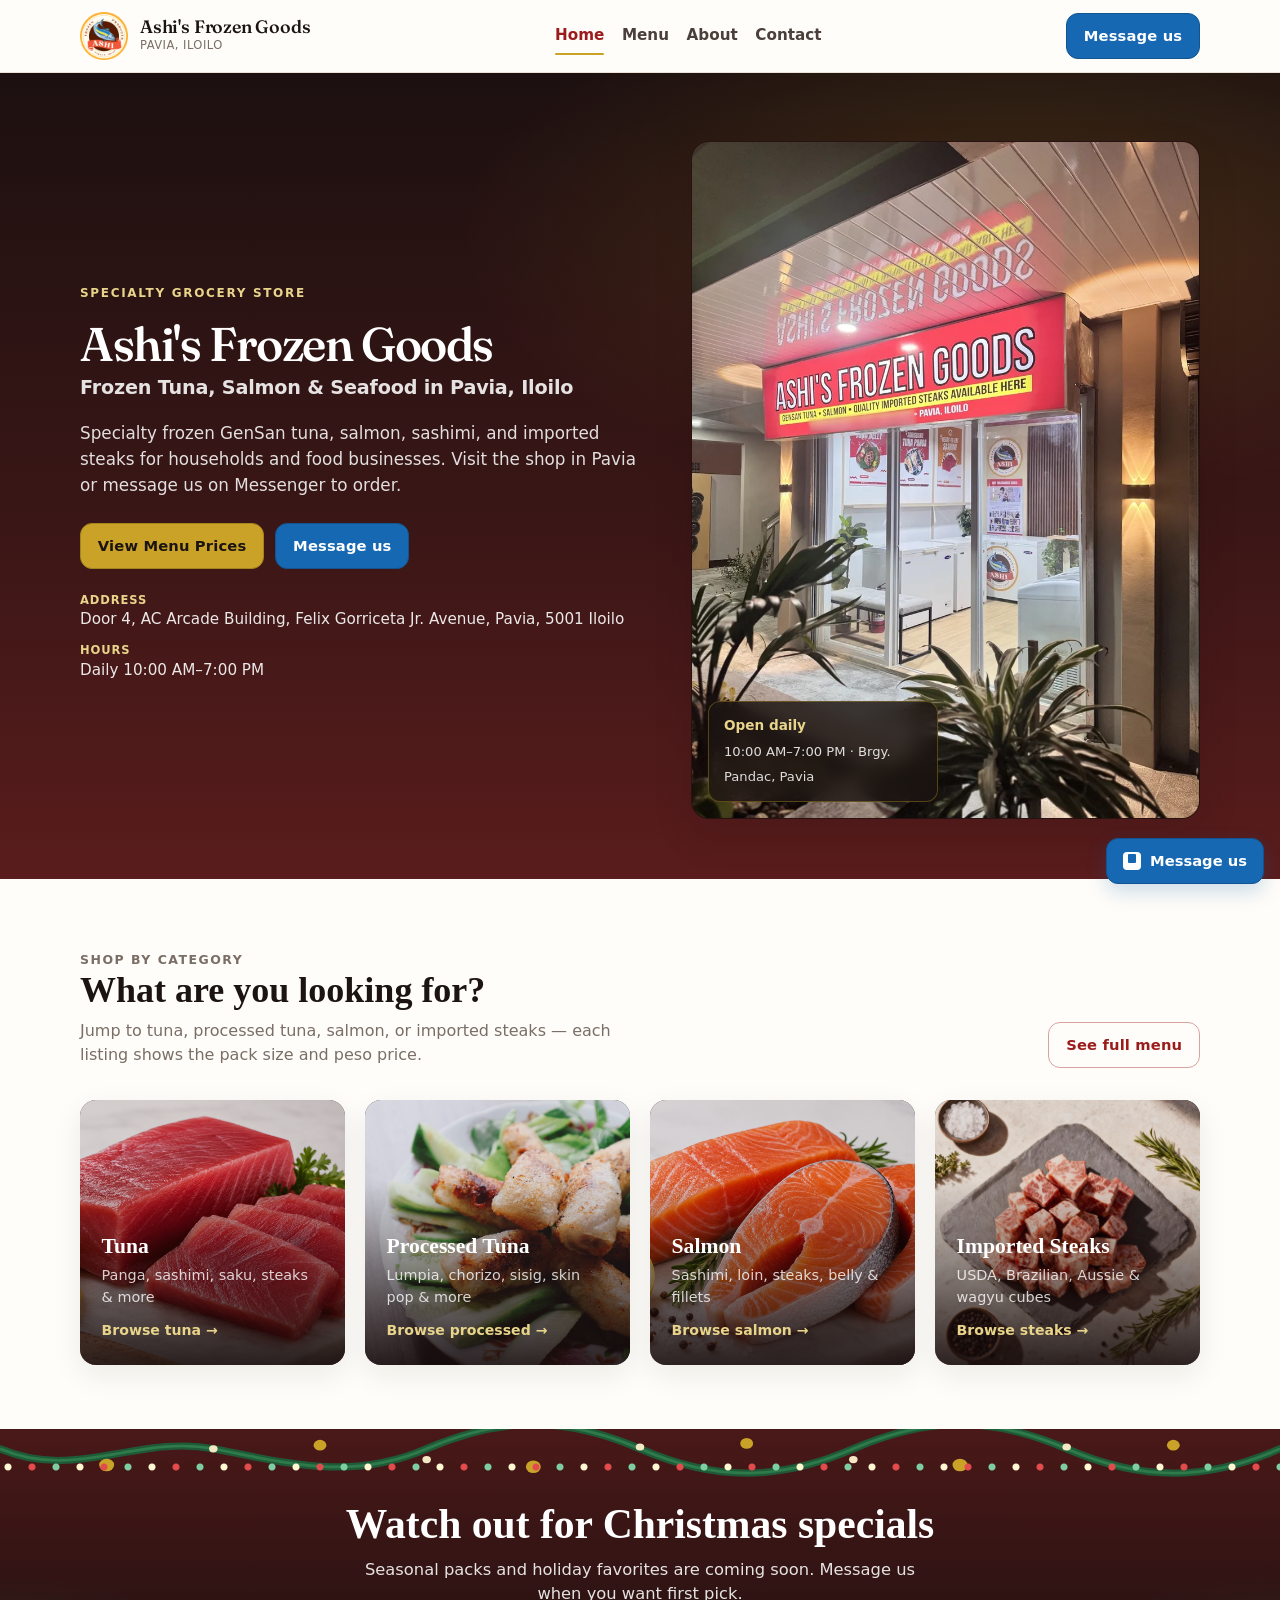
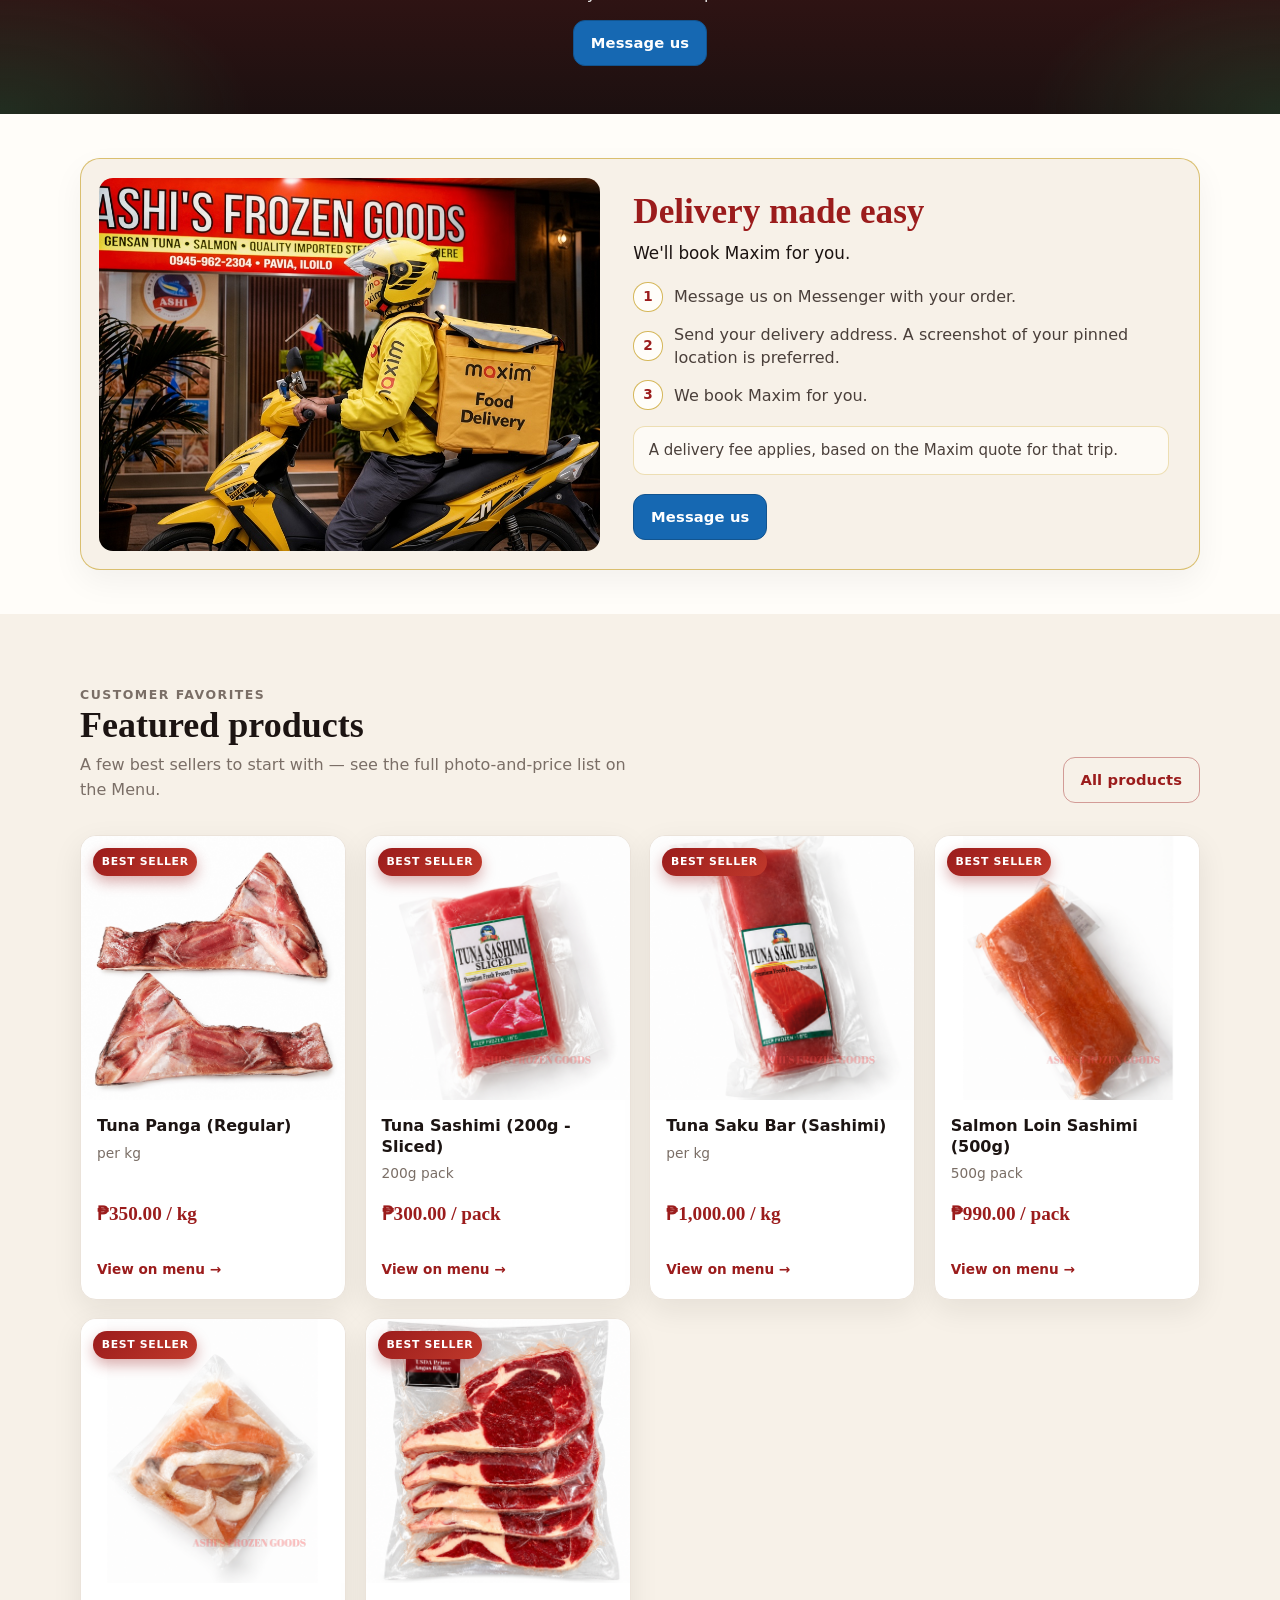
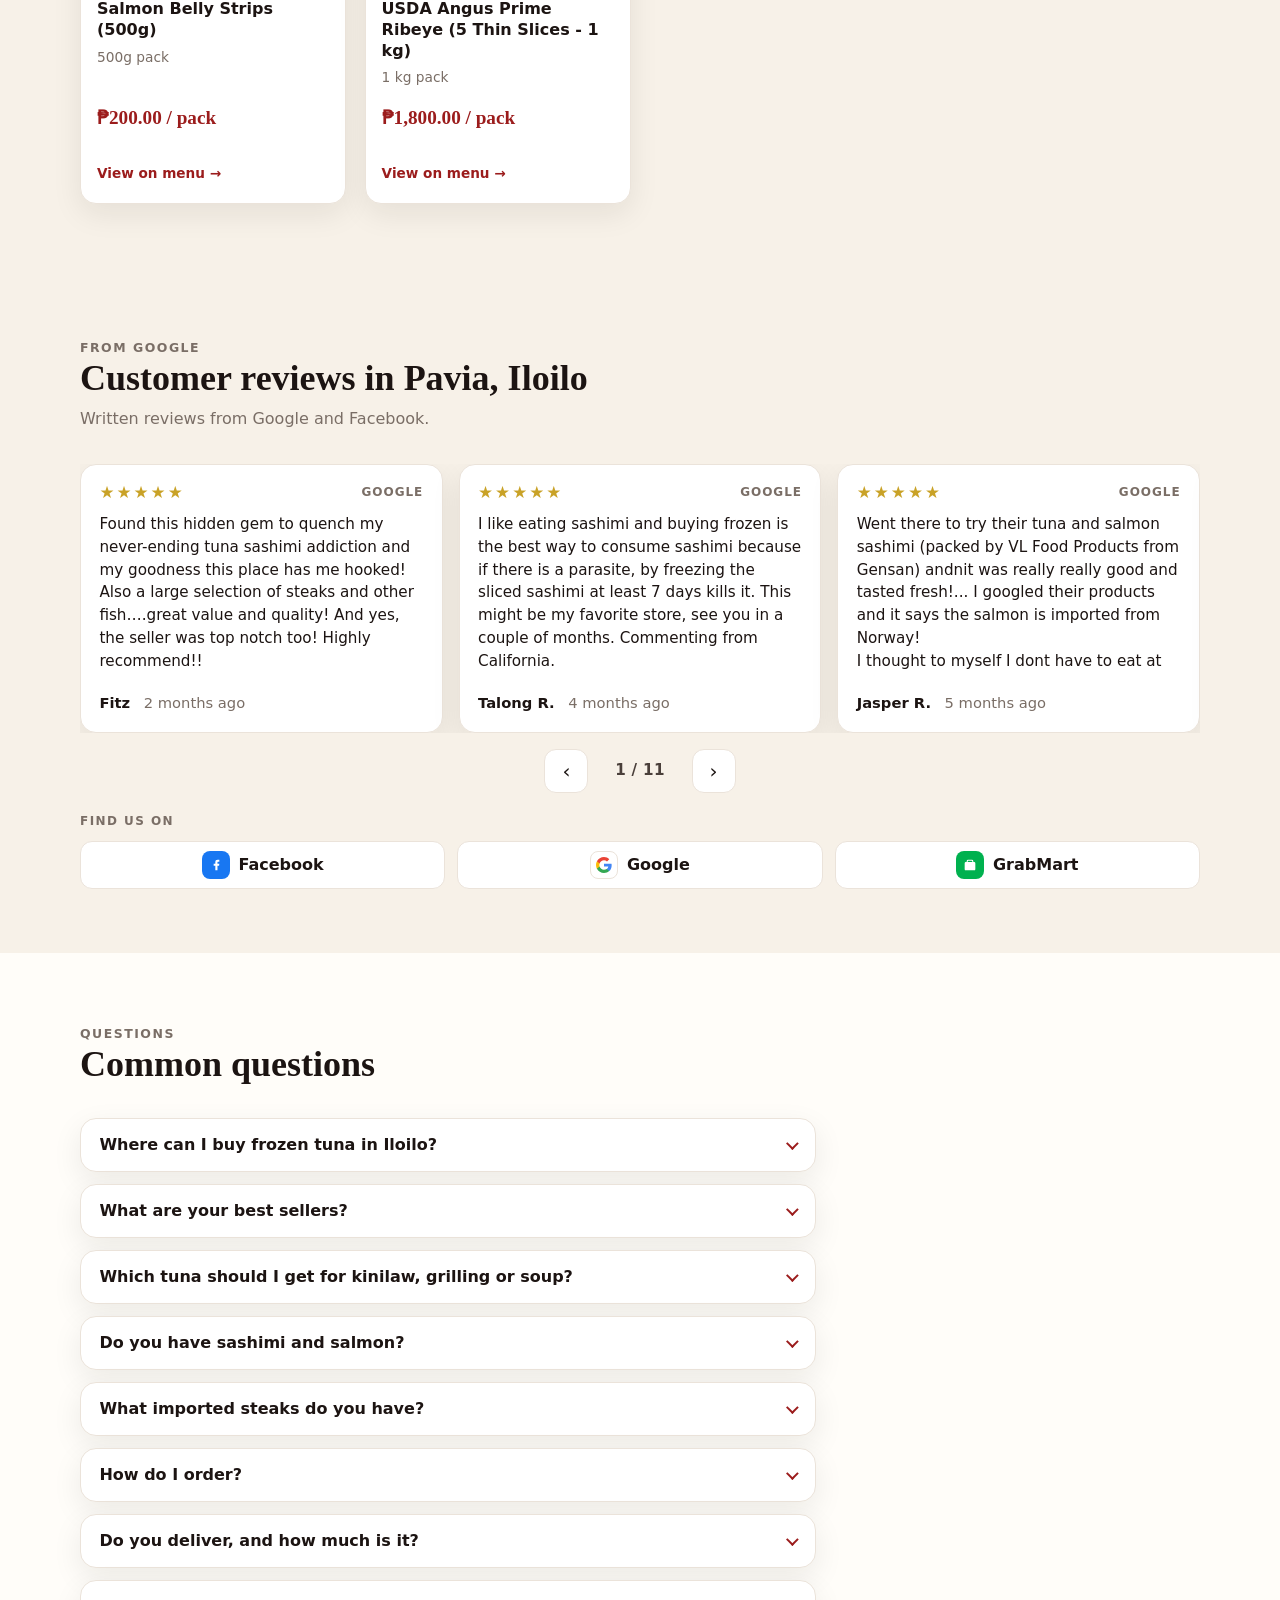
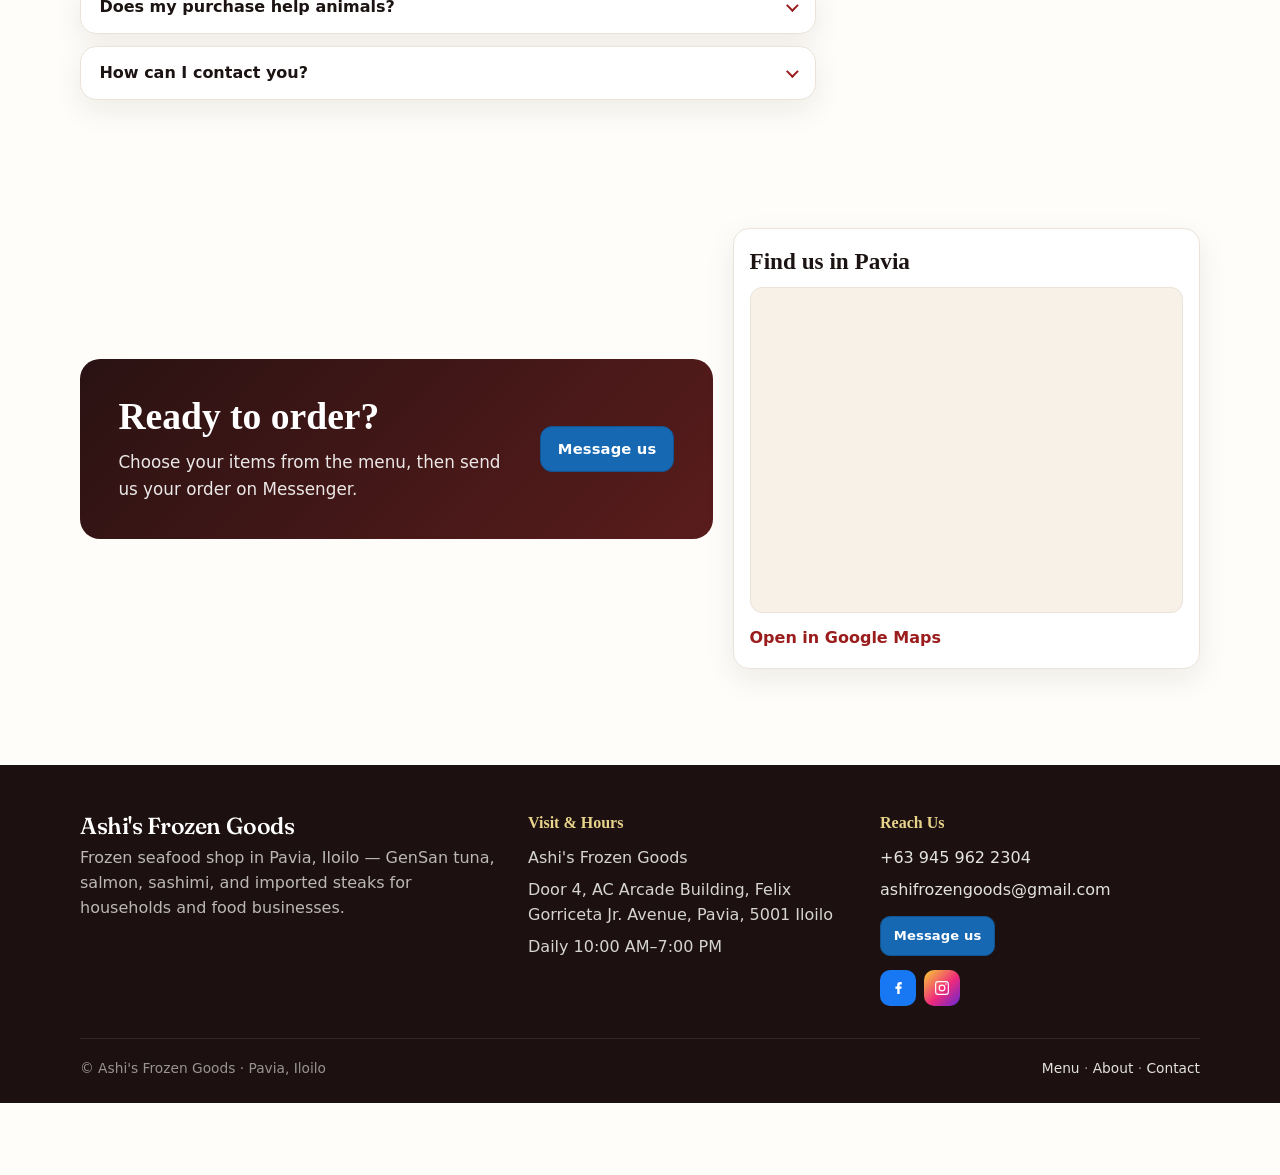
==== index.html @ 40e5d4d5 "Update the animal-welfare FAQ answer. Say that a portion of sales also supports shelters and communi" ====
<!DOCTYPE html>
<html lang="en">
<head>
  <!-- Google tag (gtag.js) -->
  <script async src="https://www.googletagmanager.com/gtag/js?id=G-BN500JFJYV"></script>
  <script>
    window.dataLayer = window.dataLayer || [];
    function gtag(){dataLayer.push(arguments);}
    gtag('js', new Date());
    gtag('config', 'G-BN500JFJYV');
  </script>
  <meta charset="utf-8">
  <meta name="viewport" content="width=device-width, initial-scale=1">
  <title>Ashi's Frozen Goods — Frozen Tuna, Salmon &amp; Seafood in Pavia, Iloilo</title>
  <meta name="description" content="Ashi's Frozen Goods in Pavia, Iloilo. Frozen GenSan tuna, salmon, sashimi, and imported steaks for households and food businesses. See prices and message us on Messenger.">
  <link rel="canonical" href="https://ashifrozengoods.com/">
  <meta property="og:title" content="Ashi's Frozen Goods — Frozen Tuna, Salmon &amp; Seafood in Pavia, Iloilo">
  <meta property="og:description" content="Ashi's Frozen Goods in Pavia, Iloilo. Frozen GenSan tuna, salmon, sashimi, and imported steaks for households and food businesses. See prices and message us on Messenger.">
  <meta property="og:url" content="https://ashifrozengoods.com/">
  <meta property="og:image" content="https://ashifrozengoods.com/images/banner.jpg">
  <meta property="og:type" content="website">
  <link rel="preconnect" href="https://fonts.googleapis.com">
  <link rel="preconnect" href="https://fonts.gstatic.com" crossorigin>
  <link href="https://fonts.googleapis.com/css2?family=Fraunces:opsz,wght@9..144,500;9..144,600&amp;display=swap" rel="stylesheet">
  <link rel="stylesheet" href="css/styles.css?v=faq2">
  <script type="application/ld+json">
  {
    "@context": "https://schema.org",
    "@graph": [
      {
        "@type": ["Organization", "LocalBusiness", "Store"],
        "@id": "https://ashifrozengoods.com/#business",
        "name": "Ashi's Frozen Goods",
        "url": "https://ashifrozengoods.com/",
        "email": "ashifrozengoods@gmail.com",
        "telephone": "+63-945-962-2304",
        "sameAs": [
          "https://www.facebook.com/ashifrozengoods",
          "https://www.instagram.com/ashifrozengoods/"
        ],
        "address": {
          "@type": "PostalAddress",
          "streetAddress": "Door 4, AC Arcade Building, Felix Gorriceta Jr. Avenue",
          "addressLocality": "Pavia",
          "postalCode": "5001",
          "addressRegion": "Iloilo",
          "addressCountry": "PH"
        },
        "geo": {
          "@type": "GeoCoordinates",
          "latitude": 10.7539047,
          "longitude": 122.5230448
        },
        "openingHoursSpecification": {
          "@type": "OpeningHoursSpecification",
          "dayOfWeek": ["Monday","Tuesday","Wednesday","Thursday","Friday","Saturday","Sunday"],
          "opens": "10:00",
          "closes": "19:00"
        },
        "description": "Frozen seafood shop in Pavia, Iloilo offering GenSan tuna, salmon, sashimi, and imported steaks for households and food businesses."
      },
      {
        "@type": "WebSite",
        "@id": "https://ashifrozengoods.com/#website",
        "url": "https://ashifrozengoods.com/",
        "name": "Ashi's Frozen Goods",
        "publisher": {"@id": "https://ashifrozengoods.com/#business"}
      },
      {
        "@type": "WebPage",
        "@id": "https://ashifrozengoods.com/#webpage",
        "url": "https://ashifrozengoods.com/",
        "name": "Ashi's Frozen Goods — Frozen Tuna, Salmon & Seafood in Pavia, Iloilo",
        "isPartOf": {"@id": "https://ashifrozengoods.com/#website"},
        "about": {"@id": "https://ashifrozengoods.com/#business"},
        "description": "Browse frozen tuna, salmon, sashimi, and imported steaks from Ashi's Frozen Goods in Pavia, Iloilo. Visit the shop or message us on Messenger."
      },
      {
        "@type": "BreadcrumbList",
        "itemListElement": [
          {"@type": "ListItem", "position": 1, "name": "Home", "item": "https://ashifrozengoods.com/"}
        ]
      }
    ]
  }
  </script>
  <script type="application/ld+json">
  {
    "@context": "https://schema.org",
    "@type": "FAQPage",
    "mainEntity": [
      {
        "@type": "Question",
        "name": "Where can I buy frozen tuna in Iloilo?",
        "acceptedAnswer": {
          "@type": "Answer",
          "text": "Right here in Pavia! Our shop is at Door 4, AC Arcade Building, Felix Gorriceta Jr. Avenue, Brgy. Pandac, open daily from 10:00 AM to 7:00 PM. We carry GenSan tuna panga, belly, saku, cubes and steaks. Drop by to pick up, or order on Messenger."
        }
      },
      {
        "@type": "Question",
        "name": "What are your best sellers?",
        "acceptedAnswer": {
          "@type": "Answer",
          "text": "Our customers' favorites: Tuna Panga Bigeye, ₱550/kg Tuna Saku Bar for Sashimi, ₱1,000/kg Tuna Sashimi, sliced 200g, ₱300 Salmon Sashimi, sliced 200g, ₱500 Tuna Lumpia, 36 pcs, ₱400 Tuna Sisig and Tuna Embotido, ₱95 per pack"
        }
      },
      {
        "@type": "Question",
        "name": "Which tuna should I get for kinilaw, grilling or soup?",
        "acceptedAnswer": {
          "@type": "Answer",
          "text": "Kinilaw: Tuna Cubes (500g), ₱350 Grilling: Tuna Panga, from ₱350/kg (Regular) to ₱550/kg (Bigeye) Soup: Tuna Panga Soup Pack, ₱400/kg Sashimi: Tuna Saku Bar for Sashimi or the pre-sliced 200g Tuna Sashimi"
        }
      },
      {
        "@type": "Question",
        "name": "Do you have sashimi and salmon?",
        "acceptedAnswer": {
          "@type": "Answer",
          "text": "Yes. Salmon sashimi is ₱500 for a sliced 200g pack, salmon loin is ₱990 for 500g, and salmon poke is ₱380 for 500g. For cooking, we have salmon steak at ₱1,450 per kg (5 to 6 slices), plus fillet portions and belly strips."
        }
      },
      {
        "@type": "Question",
        "name": "What imported steaks do you have?",
        "acceptedAnswer": {
          "@type": "Answer",
          "text": "We have USDA Angus Prime Ribeye from ₱1,800/kg and Brazilian Ribeye from ₱1,400/kg. There's also Australian T-bone and Porterhouse at ₱1,450/kg, and Japanese Saikoro Wagyu Cubes from ₱550 for 250g."
        }
      },
      {
        "@type": "Question",
        "name": "How do I order?",
        "acceptedAnswer": {
          "@type": "Answer",
          "text": "Browse the Menu and choose your items. Message us on Messenger with each product name and how many packs or kilos you need. Tell us if you'll pick up at the shop or want delivery."
        }
      },
      {
        "@type": "Question",
        "name": "Do you deliver, and how much is it?",
        "acceptedAnswer": {
          "@type": "Answer",
          "text": "Yes! Send us your address and a screenshot of your pinned location, and we'll book a Maxim rider for you. The delivery fee is based on Maxim's quote for your trip."
        }
      },
      {
        "@type": "Question",
        "name": "Does my purchase help animals?",
        "acceptedAnswer": {
          "@type": "Answer",
          "text": "Yes. Ashi's Frozen Goods supports Trap-Neuter-Vaccinate-Return (TNVR) for community dogs and cats. A portion of our sales also goes to supporting animal shelters and community feeding in Iloilo, so every purchase helps us keep this work going."
        }
      },
      {
        "@type": "Question",
        "name": "How can I contact you?",
        "acceptedAnswer": {
          "@type": "Answer",
          "text": "Message us on Messenger, call 0945-962-2304, or email ashifrozengoods@gmail.com."
        }
      }
    ]
  }
  </script>
</head>
<body>
  <header class="site-header">
    <div class="container header-inner">
      <a class="brand" href="./">
        <img class="brand-logo" src="images/logo.png?v=domain1" alt="Ashi's Frozen Goods" width="48" height="48">
        <span class="brand-text">
          <span class="brand-name">Ashi's Frozen Goods</span>
          <span class="brand-tag">Pavia, Iloilo</span>
        </span>
      </a>
      <button class="nav-toggle" type="button" aria-label="Open menu" aria-expanded="false">
        <span></span><span></span><span></span>
      </button>
      <nav class="nav" aria-label="Primary">
        <a href="./" aria-current="page">Home</a>
        <a href="menu/">Menu</a>
        <a href="about/">About</a>
        <a href="contact/">Contact</a>
      </nav>
      <div class="header-actions">
        <a class="btn btn-messenger" href="https://m.me/ashifrozengoods" target="_blank" rel="noopener" aria-label="Message us on Messenger"><span class="btn-label-full">Message us</span><span class="btn-label-short">Messenger</span></a>
      </div>
    </div>
  </header>



  <main>
    <section class="hero">
      <div class="container hero-grid">
        <div class="hero-copy">
          <p class="hero-kicker">Specialty grocery store</p>
          <h1><span class="hero-brand">Ashi's Frozen Goods</span><span class="hero-subtitle">Frozen Tuna, Salmon &amp; Seafood in Pavia, Iloilo</span></h1>
          <p class="hero-lead">Specialty frozen GenSan tuna, salmon, sashimi, and imported steaks for households and food businesses. Visit the shop in Pavia or message us on Messenger to order.</p>
          <div class="hero-actions">
            <a class="btn btn-gold" href="menu/">View Menu Prices</a>
            <a class="btn btn-messenger" href="https://m.me/ashifrozengoods" target="_blank" rel="noopener" aria-label="Message us on Messenger">Message us</a>
          </div>
          <ul class="hero-facts">
            <li><span>Address</span> Door 4, AC Arcade Building, Felix Gorriceta Jr. Avenue, Pavia, 5001 Iloilo</li>
            <li><span>Hours</span> Daily 10:00 AM–7:00 PM</li>
          </ul>
        </div>
        <div class="hero-panel">
          <picture>
            <source srcset="images/hero-storefront.webp" type="image/webp">
            <img src="images/hero-storefront.jpg" alt="Ashi&#x27;s Frozen Goods storefront at AC Arcade Building, Pavia, Iloilo" width="900" height="1200" data-fallback="images/placeholder.svg">
          </picture>
          <div class="hero-badge">
            <strong>Open daily</strong>
            <span>10:00 AM–7:00 PM · Brgy. Pandac, Pavia</span>
          </div>
        </div>
      </div>
    </section>

    <section class="section">
      <div class="container">
        <div class="section-head">
          <div>
            <p class="section-kicker">Shop by category</p>
            <h2>What are you looking for?</h2>
            <p>Jump to tuna, processed tuna, salmon, or imported steaks — each listing shows the pack size and peso price.</p>
          </div>
          <a class="btn btn-outline" href="menu/">See full menu</a>
        </div>
        <div class="cat-grid cat-grid-4">
          <a class="cat-card" href="menu/#tuna">
            <img src="images/sel-tuna.jpg" alt="GenSan tuna, panga, sashimi, and steaks from Ashi&#x27;s Frozen Goods in Pavia, Iloilo" data-fallback="images/placeholder.svg">
            <div class="cat-card-body">
              <h3>Tuna</h3>
              <p>Panga, sashimi, saku, steaks &amp; more</p>
              <span class="linkish">Browse tuna →</span>
            </div>
          </a>
          <a class="cat-card" href="menu/#processed-tuna">
            <img src="images/sel-processed.jpg?v=processed2" alt="Fried lumpia spring rolls from Ashi&#x27;s Frozen Goods in Pavia, Iloilo" data-fallback="images/placeholder.svg">
            <div class="cat-card-body">
              <h3>Processed Tuna</h3>
              <p>Lumpia, chorizo, sisig, skin pop &amp; more</p>
              <span class="linkish">Browse processed →</span>
            </div>
          </a>
          <a class="cat-card" href="menu/#salmon">
            <img src="images/sel-salmon.jpg" alt="Salmon sashimi, loin, steaks, and belly from Ashi&#x27;s Frozen Goods in Pavia, Iloilo" data-fallback="images/placeholder.svg">
            <div class="cat-card-body">
              <h3>Salmon</h3>
              <p>Sashimi, loin, steaks, belly &amp; fillets</p>
              <span class="linkish">Browse salmon →</span>
            </div>
          </a>
          <a class="cat-card" href="menu/#steaks">
            <img src="images/sel-steak.jpg" alt="Imported USDA, Brazilian, and Australian steaks from Ashi&#x27;s Frozen Goods in Pavia, Iloilo" data-fallback="images/placeholder.svg">
            <div class="cat-card-body">
              <h3>Imported Steaks</h3>
              <p>USDA, Brazilian, Aussie &amp; wagyu cubes</p>
              <span class="linkish">Browse steaks →</span>
            </div>
          </a>
        </div>
      </div>
    </section>

    

<section class="xmas-band" aria-labelledby="xmas-heading">
      <svg class="xmas-garland" viewBox="0 0 1200 80" preserveAspectRatio="none" aria-hidden="true">
        <path d="M0 22C70 58 130 6 200 22s130 36 200 0 130-36 200 0 130 36 200 0 130-36 200 0 130 36 200 0" fill="none" stroke="#1f5a38" stroke-width="8" stroke-linecap="round"/>
        <path d="M0 22C70 58 130 6 200 22s130 36 200 0 130-36 200 0 130 36 200 0 130-36 200 0 130 36 200 0" fill="none" stroke="#2f7a4a" stroke-width="3"/>
        <g fill="#c9a227">
          <circle cx="100" cy="40" r="7"/>
          <circle cx="300" cy="18" r="6"/>
          <circle cx="500" cy="42" r="7"/>
          <circle cx="700" cy="16" r="6"/>
          <circle cx="900" cy="40" r="7"/>
          <circle cx="1100" cy="18" r="6"/>
        </g>
        <g fill="#f4e7c3">
          <circle cx="200" cy="22" r="4"/>
          <circle cx="400" cy="34" r="4"/>
          <circle cx="600" cy="20" r="4"/>
          <circle cx="800" cy="34" r="4"/>
          <circle cx="1000" cy="20" r="4"/>
        </g>
      </svg>
      <div class="xmas-lights" aria-hidden="true"></div>
            <div class="xmas-inner">
        <div class="xmas-copy">
          <h2 id="xmas-heading">Watch out for Christmas specials</h2>
          <p>Seasonal packs and holiday favorites are coming soon. Message us when you want first pick.</p>
        </div>
        <a class="btn btn-messenger" href="https://m.me/ashifrozengoods" target="_blank" rel="noopener" aria-label="Message us on Messenger">Message us</a>
      </div>
</section>

    <section class="section delivery-section" aria-labelledby="delivery-heading">
      <div class="container">
        <div class="delivery-box">
          <figure class="delivery-photo">
            <img src="images/delivery-maxim.jpg" alt="Maxim rider ready to deliver from Ashi&#x27;s Frozen Goods in Pavia" width="1280" height="720">
          </figure>
          <div class="delivery-copy">
            <h2 id="delivery-heading">Delivery made easy</h2>
            <p class="delivery-intro">We'll book Maxim for you.</p>
            <ol class="delivery-steps">
              <li>Message us on Messenger with your order.</li>
              <li>Send your delivery address. A screenshot of your pinned location is preferred.</li>
              <li>We book Maxim for you.</li>
            </ol>
            <p class="delivery-note">A delivery fee applies, based on the Maxim quote for that trip.</p>
            <a class="btn btn-messenger" id="delivery-cta" href="https://m.me/ashifrozengoods" target="_blank" rel="noopener" aria-label="Message us on Messenger">Message us</a>
          </div>
        </div>
      </div>
    </section>

    <section class="section section-alt">
      <div class="container">
        <div class="section-head">
          <div>
            <p class="section-kicker">Customer favorites</p>
            <h2>Featured products</h2>
            <p>A few best sellers to start with — see the full photo-and-price list on the Menu.</p>
          </div>
          <a class="btn btn-outline" href="menu/">All products</a>
        </div>
        <div class="product-grid">
<a class="product-card product-card-link" href="menu/#tuna">
        
        <div class="product-media">
          <span class="badge">Best Seller</span>
          <img src="images/tuna-panga-regular.jpg" alt="Tuna Panga (Regular) from Ashi&#x27;s Frozen Goods in Pavia, Iloilo" loading="lazy" data-fallback="images/placeholder.svg">
        </div>
        <div class="product-body">
          <h3>Tuna Panga (Regular)</h3>
          <p class="product-unit">per kg</p>
          <p class="product-price">₱350.00 / kg</p>
          <span class="linkish">View on menu →</span>
        </div>
      </a>
<a class="product-card product-card-link" href="menu/#tuna">
        
        <div class="product-media">
          <span class="badge">Best Seller</span>
          <img src="images/tuna-sashimi.jpg" alt="Tuna Sashimi (200g - Sliced) from Ashi&#x27;s Frozen Goods in Pavia, Iloilo" loading="lazy" data-fallback="images/placeholder.svg">
        </div>
        <div class="product-body">
          <h3>Tuna Sashimi (200g - Sliced)</h3>
          <p class="product-unit">200g pack</p>
          <p class="product-price">₱300.00 / pack</p>
          <span class="linkish">View on menu →</span>
        </div>
      </a>
<a class="product-card product-card-link" href="menu/#tuna">
        
        <div class="product-media">
          <span class="badge">Best Seller</span>
          <img src="images/tuna-saku-bar.jpg" alt="Tuna Saku Bar (Sashimi) from Ashi&#x27;s Frozen Goods in Pavia, Iloilo" loading="lazy" data-fallback="images/placeholder.svg">
        </div>
        <div class="product-body">
          <h3>Tuna Saku Bar (Sashimi)</h3>
          <p class="product-unit">per kg</p>
          <p class="product-price">₱1,000.00 / kg</p>
          <span class="linkish">View on menu →</span>
        </div>
      </a>
<a class="product-card product-card-link" href="menu/#salmon">
        
        <div class="product-media">
          <span class="badge">Best Seller</span>
          <img src="images/salmon-loin-sashimi.jpg" alt="Salmon Loin Sashimi (500g) from Ashi&#x27;s Frozen Goods in Pavia, Iloilo" loading="lazy" data-fallback="images/placeholder.svg">
        </div>
        <div class="product-body">
          <h3>Salmon Loin Sashimi (500g)</h3>
          <p class="product-unit">500g pack</p>
          <p class="product-price">₱990.00 / pack</p>
          <span class="linkish">View on menu →</span>
        </div>
      </a>
<a class="product-card product-card-link" href="menu/#salmon">
        
        <div class="product-media">
          <span class="badge">Best Seller</span>
          <img src="images/salmon-belly-strips.jpg" alt="Salmon Belly Strips (500g) from Ashi&#x27;s Frozen Goods in Pavia, Iloilo" loading="lazy" data-fallback="images/placeholder.svg">
        </div>
        <div class="product-body">
          <h3>Salmon Belly Strips (500g)</h3>
          <p class="product-unit">500g pack</p>
          <p class="product-price">₱200.00 / pack</p>
          <span class="linkish">View on menu →</span>
        </div>
      </a>
<a class="product-card product-card-link" href="menu/#steaks">
        
        <div class="product-media">
          <span class="badge">Best Seller</span>
          <img src="images/usda-ribeye-thin.jpg" alt="USDA Angus Prime Ribeye (5 Thin Slices - 1 kg) from Ashi&#x27;s Frozen Goods in Pavia, Iloilo" loading="lazy" data-fallback="images/placeholder.svg">
        </div>
        <div class="product-body">
          <h3>USDA Angus Prime Ribeye (5 Thin Slices - 1 kg)</h3>
          <p class="product-unit">1 kg pack</p>
          <p class="product-price">₱1,800.00 / pack</p>
          <span class="linkish">View on menu →</span>
        </div>
      </a>
        </div>
      </div>
    </section>

    <section class="section section-alt" id="reviews" aria-labelledby="reviews-heading">
      <div class="container">
        <div class="section-head">
          <div>
            <p class="section-kicker">From Google</p>
            <h2 id="reviews-heading">Customer reviews in Pavia, Iloilo</h2>
            <p class="reviews-intro">Written reviews from Google and Facebook.</p>
          </div>
        </div>
        <div class="reviews-carousel" data-reviews role="region" aria-roledescription="carousel" aria-label="Customer reviews in Pavia, Iloilo">
          <p class="reviews-status" aria-live="polite"></p>
          <div class="reviews-viewport">
            <div class="reviews-track">
              <article class="review-card" aria-roledescription="slide" aria-label="1 of 32">
                <div class="review-top">
                  <p class="review-stars" aria-label="5 out of 5 stars"><span aria-hidden="true">★★★★★</span></p>
                  <p class="review-source">Google</p>
                </div>
                <blockquote class="review-quote"><p>Found this hidden gem to quench my never-ending tuna sashimi addiction and my goodness this place has me hooked!  Also a large selection of steaks and other fish….great value and quality!  And yes, the seller was top notch too!  Highly recommend!!</p></blockquote>
                <div class="review-meta"><p class="review-name">Fitz</p><p class="review-date">2 months ago</p></div>
              </article>
              <article class="review-card" aria-roledescription="slide" aria-label="2 of 32">
                <div class="review-top">
                  <p class="review-stars" aria-label="5 out of 5 stars"><span aria-hidden="true">★★★★★</span></p>
                  <p class="review-source">Google</p>
                </div>
                <blockquote class="review-quote"><p>I like eating sashimi and buying frozen is the best way to consume sashimi because if there is a parasite, by freezing  the sliced sashimi at least 7 days kills it.  This might be my favorite store,  see you in a couple of months.  Commenting from California.</p></blockquote>
                <div class="review-meta"><p class="review-name">Talong R.</p><p class="review-date">4 months ago</p></div>
              </article>
              <article class="review-card" aria-roledescription="slide" aria-label="3 of 32">
                <div class="review-top">
                  <p class="review-stars" aria-label="5 out of 5 stars"><span aria-hidden="true">★★★★★</span></p>
                  <p class="review-source">Google</p>
                </div>
                <blockquote class="review-quote"><p>Went there to try their tuna and salmon sashimi (packed by VL Food Products from Gensan) andnit was really really good and tasted fresh!... I googled their products and it says the salmon is imported from Norway!<br>I thought to myself I dont have to eat at japanese restaurants to satisfy my sashimi cravings(and the wasabi nasal rush addiction haha)<br>I just have to practice the proper thawing method of these frozen shashimi blocks to maintain the fresh taste.<br>Ashis's also sells wasabi and sushi soy sauce.  and Also seller is very friendly!</p></blockquote>
                <div class="review-meta"><p class="review-name">Jasper R.</p><p class="review-date">5 months ago</p></div>
              </article>
              <article class="review-card" aria-roledescription="slide" aria-label="4 of 32">
                <div class="review-top">
                  <p class="review-stars" aria-label="5 out of 5 stars"><span aria-hidden="true">★★★★★</span></p>
                  <p class="review-source">Google</p>
                </div>
                <blockquote class="review-quote"><p>Been ordering here for a long time? It's my go to for my sashimi cravings. I normally skip the reviews but Ashi's deserve the recognition. Thank you ma'am!</p></blockquote>
                <div class="review-meta"><p class="review-name">Nicolo P.</p><p class="review-date">5 months ago</p></div>
              </article>
              <article class="review-card" aria-roledescription="slide" aria-label="5 of 32">
                <div class="review-top">
                  <p class="review-stars" aria-label="5 out of 5 stars"><span aria-hidden="true">★★★★★</span></p>
                  <p class="review-source">Google</p>
                </div>
                <blockquote class="review-quote"><p>premium tuna meat, tastes like high class restaurant tuna, price is manageable and worth it because the meat is good quality and vacuum sealed.</p><p>seller is responsive, read thoroughly the instructions for delivery, updates from time to time about the status of the order, and notably has a knack for customer service. Thank you, will order again. 💕</p></blockquote>
                <div class="review-meta"><p class="review-name">Elaine T.</p><p class="review-date">Edited 3 years ago</p></div>
              </article>
              <article class="review-card" aria-roledescription="slide" aria-label="6 of 32">
                <div class="review-top">
                  <p class="review-stars" aria-label="5 out of 5 stars"><span aria-hidden="true">★★★★★</span></p>
                  <p class="review-source">Google</p>
                </div>
                <blockquote class="review-quote"><p>Easy to transact with and delivery was fast. They have an affordable selection of hard-to-find meat products without compromising the taste and quality. Highly recommended!</p></blockquote>
                <div class="review-meta"><p class="review-name">Silvino P.</p><p class="review-date">6 months ago</p></div>
              </article>
              <article class="review-card" aria-roledescription="slide" aria-label="7 of 32">
                <div class="review-top">
                  <p class="review-stars" aria-label="5 out of 5 stars"><span aria-hidden="true">★★★★★</span></p>
                  <p class="review-source">Google</p>
                </div>
                <blockquote class="review-quote"><p>Fresh tuna panga, tuna belly, tuna cubes, steaks and salmon! 💯💯💯…</p></blockquote>
                <div class="review-meta"><p class="review-name">Ina C.</p><p class="review-date">2 months ago</p></div>
              </article>
              <article class="review-card" aria-roledescription="slide" aria-label="8 of 32">
                <div class="review-top">
                  <p class="review-stars" aria-label="5 out of 5 stars"><span aria-hidden="true">★★★★★</span></p>
                  <p class="review-source">Google</p>
                </div>
                <blockquote class="review-quote"><p>Ashi's frozen goods, especially the tuna, are high quality and superb.</p></blockquote>
                <div class="review-meta"><p class="review-name">Freddie L.</p><p class="review-date">a month ago</p></div>
              </article>
              <article class="review-card" aria-roledescription="slide" aria-label="9 of 32">
                <div class="review-top">
                  <p class="review-stars" aria-label="5 out of 5 stars"><span aria-hidden="true">★★★★★</span></p>
                  <p class="review-source">Google</p>
                </div>
                <blockquote class="review-quote"><p>fresh fish, been ordering regularly. my fave is the cubes<br>smooth transaction, responsive to customers!</p></blockquote>
                <div class="review-meta"><p class="review-name">APRIL B.</p><p class="review-date">3 years ago</p></div>
              </article>
              <article class="review-card" aria-roledescription="slide" aria-label="10 of 32">
                <div class="review-top">
                  <p class="review-stars" aria-label="5 out of 5 stars"><span aria-hidden="true">★★★★★</span></p>
                  <p class="review-source">Google</p>
                </div>
                <blockquote class="review-quote"><p>Premium taste! Very fresh tuna products at an affordable price. A must try!</p></blockquote>
                <div class="review-meta"><p class="review-name">Irish E.</p><p class="review-date">2 years ago</p></div>
              </article>
              <article class="review-card" aria-roledescription="slide" aria-label="11 of 32">
                <div class="review-top">
                  <p class="review-stars" aria-label="5 out of 5 stars"><span aria-hidden="true">★★★★★</span></p>
                  <p class="review-source">Google</p>
                </div>
                <blockquote class="review-quote"><p>Good quality and excellent service!</p></blockquote>
                <div class="review-meta"><p class="review-name">Vincent D.</p><p class="review-date">a month ago</p></div>
              </article>
              <article class="review-card" aria-roledescription="slide" aria-label="12 of 32">
                <div class="review-top">
                  <p class="review-stars" aria-label="5 out of 5 stars"><span aria-hidden="true">★★★★★</span></p>
                  <p class="review-source">Google</p>
                </div>
                <blockquote class="review-quote"><p>guaranteed fresh products.</p></blockquote>
                <div class="review-meta"><p class="review-name">Welfreda E.</p><p class="review-date">5 months ago</p></div>
              </article>
              <article class="review-card" aria-roledescription="slide" aria-label="13 of 32">
                <div class="review-top">
                  <p class="review-stars" aria-label="5 out of 5 stars"><span aria-hidden="true">★★★★★</span></p>
                  <p class="review-source">Google</p>
                </div>
                <blockquote class="review-quote"><p>Smooth transaction</p></blockquote>
                <div class="review-meta"><p class="review-name">Light Engineering Solutions</p><p class="review-date">6 months ago</p></div>
              </article>
              <article class="review-card" aria-roledescription="slide" aria-label="14 of 32">
                <div class="review-top">
                  <p class="review-stars" aria-label="5 out of 5 stars"><span aria-hidden="true">★★★★★</span></p>
                  <p class="review-source">Google</p>
                </div>
                <blockquote class="review-quote"><p>Thank you! The bigeye's jaw can be considered extra large for its size. It's perfect for our family of 4. And the tuna cubes are big cuts too. My gin bakal is worth it. And even if it's frozen after I thaw it, it's still fresh. Will order again.</p></blockquote>
                <p class="review-note">Translated from Filipino</p>
                <div class="review-meta"><p class="review-name">Nichol C.</p><p class="review-date">2 months ago</p></div>
              </article>
              <article class="review-card" aria-roledescription="slide" aria-label="15 of 32">
                <div class="review-top">
                  <p class="review-stars" aria-label="5 out of 5 stars"><span aria-hidden="true">★★★★★</span></p>
                  <p class="review-source">Facebook</p>
                </div>
                <blockquote class="review-quote"><p>My first time inquiring was smooth answered professionally and was kind enough to wait for us so to be able to purchase stocks we need. Wide variety of frozen goods well packed and kept frozen on the right tempt for their goods. Staff was nice and knows about their products. Very kind and polite gave us thermal bags to ensure we bring back our purchased products still frozen preventing us of spoiling our purchased  goods...i leave 8.5/10 experience buying here...definitely and highly recommended...thank you so much! First time buying?  ask the staff for recommendations</p></blockquote>
                <div class="review-meta"><p class="review-name">LA G.</p><p class="review-date">October 21 at 8:36 AM</p></div>
              </article>
              <article class="review-card" aria-roledescription="slide" aria-label="16 of 32">
                <div class="review-top">
                  <p class="review-stars" aria-label="5 out of 5 stars"><span aria-hidden="true">★★★★★</span></p>
                  <p class="review-source">Facebook</p>
                </div>
                <blockquote class="review-quote"><p>Found this hidden gem to quench my never-ending tuna sashimi addiction and my goodness this place has me hooked!  Also a large selection of premium steaks and other fish….great value and quality!  And yes, the seller and owner were top notch too!  Highly recommend!!</p></blockquote>
                <div class="review-meta"><p class="review-name">Travis F.</p><p class="review-date">September 12</p></div>
              </article>
              <article class="review-card" aria-roledescription="slide" aria-label="17 of 32">
                <div class="review-top">
                  <p class="review-stars" aria-label="5 out of 5 stars"><span aria-hidden="true">★★★★★</span></p>
                  <p class="review-source">Facebook</p>
                </div>
                <blockquote class="review-quote"><p>Quality Steaks! Better than the one you buy in big grocery stores. My kids love it. It&#x27;s tender and juicy when cooked. Recommended gid!</p></blockquote>
                <div class="review-meta"><p class="review-name">Kim J.</p><p class="review-date">August 30</p></div>
              </article>
              <article class="review-card" aria-roledescription="slide" aria-label="18 of 32">
                <div class="review-top">
                  <p class="review-stars" aria-label="5 out of 5 stars"><span aria-hidden="true">★★★★★</span></p>
                  <p class="review-source">Facebook</p>
                </div>
                <blockquote class="review-quote"><p>Staff are accommodating during my inquiries about their products. They are very reachable. If you have questions or queries about their products and delivery service they have ready answers. Products are fresh . Fast delivery. Will definitely recommend to family and friends.</p></blockquote>
                <div class="review-meta"><p class="review-name">Ghi I.</p><p class="review-date">August 18</p></div>
              </article>
              <article class="review-card" aria-roledescription="slide" aria-label="19 of 32">
                <div class="review-top">
                  <p class="review-stars" aria-label="5 out of 5 stars"><span aria-hidden="true">★★★★★</span></p>
                  <p class="review-source">Facebook</p>
                </div>
                <blockquote class="review-quote"><p>Staff are accommodating during my inquiries about their products. They are very reachable. If you have questions or queries about their products and delivery service they have ready answers. Products are fresh . Fast delivery. Will definitely recommend to family and friends.</p></blockquote>
                <div class="review-meta"><p class="review-name">Tita G.</p><p class="review-date">August 18</p></div>
              </article>
              <article class="review-card" aria-roledescription="slide" aria-label="20 of 32">
                <div class="review-top">
                  <p class="review-stars" aria-label="5 out of 5 stars"><span aria-hidden="true">★★★★★</span></p>
                  <p class="review-source">Facebook</p>
                </div>
                <blockquote class="review-quote"><p>Quality and fresh products, accommodating staff</p></blockquote>
                <div class="review-meta"><p class="review-name">Miko A.</p><p class="review-date">May 31</p></div>
              </article>
              <article class="review-card" aria-roledescription="slide" aria-label="21 of 32">
                <div class="review-top">
                  <p class="review-stars" aria-label="5 out of 5 stars"><span aria-hidden="true">★★★★★</span></p>
                  <p class="review-source">Facebook</p>
                </div>
                <blockquote class="review-quote"><p>Quality products and professional customer care</p></blockquote>
                <div class="review-meta"><p class="review-name">MaCristina D.</p><p class="review-date">April 27</p></div>
              </article>
              <article class="review-card" aria-roledescription="slide" aria-label="22 of 32">
                <div class="review-top">
                  <p class="review-stars" aria-label="5 out of 5 stars"><span aria-hidden="true">★★★★★</span></p>
                  <p class="review-source">Facebook</p>
                </div>
                <blockquote class="review-quote"><p>Ashi Frozen Goods offers the perfect combination of Premium Tuna Panga and Tuna Cubes for Kinilaw. The Big Eye Tuna is ideal for family gatherings with its generous portions.For a refreshing twist, their premium tuna cubes are perfect for making Kinilaw, bringing the right texture and flavor for this tangy Filipino dish. Conveniently pre-packed and available for delivery, Ashi&#x27;s selection makes enjoying high-quality seafood easier than ever, elevating any meal with minimal effort. Also owners are very accomodating.Namit Gid</p></blockquote>
                <div class="review-meta"><p class="review-name">Maria G.</p><p class="review-date">November 23, 2024</p></div>
              </article>
              <article class="review-card" aria-roledescription="slide" aria-label="23 of 32">
                <div class="review-top">
                  <p class="review-stars" aria-label="5 out of 5 stars"><span aria-hidden="true">★★★★★</span></p>
                  <p class="review-source">Facebook</p>
                </div>
                <blockquote class="review-quote"><p>We finally had the chance to try their sashimi, and it did not disappoint! Thick slices, great flavor, good amount for the price— loved it! Will definitely be ordering again!</p></blockquote>
                <div class="review-meta"><p class="review-name">Eris C.</p><p class="review-date">November 22, 2024</p></div>
              </article>
              <article class="review-card" aria-roledescription="slide" aria-label="24 of 32">
                <div class="review-top">
                  <p class="review-stars" aria-label="5 out of 5 stars"><span aria-hidden="true">★★★★★</span></p>
                  <p class="review-source">Facebook</p>
                </div>
                <blockquote class="review-quote"><p>Our go-to store for yummy tuna products! We recently ordered their Salmon Sashimi. No wonder it always gets out of stock because the sashimi is of premium quality! Their Tuna Panga is also perfect for weekend family lunches especially when you&#x27;re craving a perfect sinugba dish. Their products are both affordable and high quality!</p></blockquote>
                <div class="review-meta"><p class="review-name">Erika H.</p><p class="review-date">September 24, 2024</p></div>
              </article>
              <article class="review-card" aria-roledescription="slide" aria-label="25 of 32">
                <div class="review-top">
                  <p class="review-stars" aria-label="5 out of 5 stars"><span aria-hidden="true">★★★★★</span></p>
                  <p class="review-source">Facebook</p>
                </div>
                <blockquote class="review-quote"><p>tried their tuna panga. so yummy. for sure I will re order.</p></blockquote>
                <div class="review-meta"><p class="review-name">Mary T.</p><p class="review-date">May 26, 2024</p></div>
              </article>
              <article class="review-card" aria-roledescription="slide" aria-label="26 of 32">
                <div class="review-top">
                  <p class="review-stars" aria-label="5 out of 5 stars"><span aria-hidden="true">★★★★★</span></p>
                  <p class="review-source">Facebook</p>
                </div>
                <blockquote class="review-quote"><p>ordered for more than 4 times. and manami gd. naenjoy gid sang mga manghod ko. barato sya compared sa mall kag fresh gd kay naka vacuum seal.</p></blockquote>
                <div class="review-meta"><p class="review-name">Axel J.</p><p class="review-date">May 18, 2024</p></div>
              </article>
              <article class="review-card" aria-roledescription="slide" aria-label="27 of 32">
                <div class="review-top">
                  <p class="review-stars" aria-label="5 out of 5 stars"><span aria-hidden="true">★★★★★</span></p>
                  <p class="review-source">Facebook</p>
                </div>
                <blockquote class="review-quote"><p>Over all kanamit sang products niyo.. Ang Nuggets wala na gn sud an kay gnpamasawan nlang,, hahaha,, ilabi na gid ang bola2x namit sya e sweet n sour..</p></blockquote>
                <div class="review-meta"><p class="review-name">Robe L.</p><p class="review-date">October 7, 2023</p></div>
              </article>
              <article class="review-card" aria-roledescription="slide" aria-label="28 of 32">
                <div class="review-top">
                  <p class="review-stars" aria-label="5 out of 5 stars"><span aria-hidden="true">★★★★★</span></p>
                  <p class="review-source">Facebook</p>
                </div>
                <blockquote class="review-quote"><p>highly recommended, dili lang-sa ang mga products and affordable lang ang mga benta compare sa ibang stores. nice customer service! and naga rescue ni sila mga dogs and cats, kaya worth it tangkilin ila products para pang support sa mga rescued nila</p></blockquote>
                <div class="review-meta"><p class="review-name">Irish E.</p><p class="review-date">October 7, 2023</p></div>
              </article>
              <article class="review-card" aria-roledescription="slide" aria-label="29 of 32">
                <div class="review-top">
                  <p class="review-stars" aria-label="5 out of 5 stars"><span aria-hidden="true">★★★★★</span></p>
                  <p class="review-source">Facebook</p>
                </div>
                <blockquote class="review-quote"><p>their frozen tuna panga is really like the fresh tuna panga after grilling and their tuna nuggets are well-loved by kids. next time i will try the belly too.</p></blockquote>
                <div class="review-meta"><p class="review-name">Doris L.</p><p class="review-date">August 4, 2023</p></div>
              </article>
              <article class="review-card" aria-roledescription="slide" aria-label="30 of 32">
                <div class="review-top">
                  <p class="review-stars" aria-label="5 out of 5 stars"><span aria-hidden="true">★★★★★</span></p>
                  <p class="review-source">Facebook</p>
                </div>
                <blockquote class="review-quote"><p>the sashimi tuna is Japan-grade. cravings satisfied at affordable price pa their salmon belly is excellent for sinigang sa miso the hubby loved it. my 9 year old apo did not notice that she is actually eating tuna nuggets, instead of</p><p>excellent service, Ashi&#x27;s. staff is very respectful.</p></blockquote>
                <div class="review-meta"><p class="review-name">Erlinda L.</p><p class="review-date">August 3, 2023</p></div>
              </article>
              <article class="review-card" aria-roledescription="slide" aria-label="31 of 32">
                <div class="review-top">
                  <p class="review-stars" aria-label="5 out of 5 stars"><span aria-hidden="true">★★★★★</span></p>
                  <p class="review-source">Facebook</p>
                </div>
                <blockquote class="review-quote"><p>You can really trust Ashi&#x27;s frozen goods for your daily tuna cravings. Healthy na, namit pa! From Cubes to Tuna belly to our all time favorite, salmon belly! Sulit na pati sa price ng products<br>1000000/10 I recommend<br>Thanks Cha and Josh</p></blockquote>
                <div class="review-meta"><p class="review-name">Janice M.</p><p class="review-date">July 23, 2023</p></div>
              </article>
              <article class="review-card" aria-roledescription="slide" aria-label="32 of 32">
                <div class="review-top">
                  <p class="review-stars" aria-label="5 out of 5 stars"><span aria-hidden="true">★★★★★</span></p>
                  <p class="review-source">Facebook</p>
                </div>
                <blockquote class="review-quote"><p>Ubos ang panga, guaranteed fresh from Gensan! Cube is very good too, even German landlord dig it. Sulit ang price good for pila ka kaonan.<br>Wla delay sa delivery biskan gab-i pa. Thanks Cha! Will order and try more of the products.</p></blockquote>
                <div class="review-meta"><p class="review-name">April B.</p><p class="review-date">June 28, 2023</p></div>
              </article>
            </div>
          </div>
          <div class="reviews-controls">
            <button type="button" class="reviews-nav reviews-prev" aria-label="Previous reviews">‹</button>
            <p class="reviews-count" aria-hidden="true"><span class="reviews-count-current">1</span> / <span class="reviews-count-total">1</span></p>
            <button type="button" class="reviews-nav reviews-next" aria-label="Next reviews">›</button>
          </div>
          <div class="reviews-find">
            <p>Find us on</p>
            <div class="reviews-links">
              <a class="reviews-platform" href="https://www.facebook.com/ashifrozengoods" target="_blank" rel="noopener">
                <span class="reviews-platform-mark reviews-platform-facebook" aria-hidden="true"><svg viewBox="0 0 24 24" focusable="false"><path fill="currentColor" d="M14.5 4H17v3.2h-2.1c-.5 0-.7.3-.7.8V10H17l-.4 3.1h-2.4V20h-3.2v-6.9H8.5V10h2.5V7.4C11 5.2 12.2 4 14.5 4z"/></svg></span>
                Facebook
              </a>
              <a class="reviews-platform" href="https://www.google.com/maps/place/Ashi's+Frozen+Goods/@10.7539047,122.5230448,17z/data=!4m7!3m6!1s0x33aefb2daac09ecb:0x425b091baa5a237a!8m2!3d10.7539047!4d122.5230448" target="_blank" rel="noopener">
                <span class="reviews-platform-mark reviews-platform-google" aria-hidden="true"><svg viewBox="0 0 24 24" focusable="false"><path fill="#4285F4" d="M23.5 12.3c0-.8-.1-1.6-.2-2.3H12v4.4h6.5c-.3 1.5-1.1 2.8-2.4 3.6v3h3.9c2.3-2.1 3.5-5.2 3.5-8.7z"/><path fill="#34A853" d="M12 24c3.2 0 5.9-1.1 7.9-2.9l-3.9-3c-1.1.7-2.4 1.2-4 1.2-3.1 0-5.7-2.1-6.6-4.9H1.4v3.1C3.4 21.3 7.4 24 12 24z"/><path fill="#FBBC05" d="M5.4 14.4c-.2-.7-.4-1.4-.4-2.4s.1-1.7.4-2.4V6.5H1.4C.5 8.3 0 10.1 0 12s.5 3.7 1.4 5.5l4-3.1z"/><path fill="#EA4335" d="M12 4.8c1.7 0 3.3.6 4.5 1.8l3.4-3.4C17.9 1.2 15.2 0 12 0 7.4 0 3.4 2.7 1.4 6.5l4 3.1C6.3 6.8 8.9 4.8 12 4.8z"/></svg></span>
                Google
              </a>
              <a class="reviews-platform" href="https://r.grab.com/o/Fb6Jvyyy" target="_blank" rel="noopener">
                <span class="reviews-platform-mark reviews-platform-grab" aria-hidden="true"><svg viewBox="0 0 24 24" focusable="false"><path fill="currentColor" d="M7 7.5V6.2A2.2 2.2 0 0 1 9.2 4h5.6A2.2 2.2 0 0 1 17 6.2v1.3h1.2A1.8 1.8 0 0 1 20 9.3v8.9A1.8 1.8 0 0 1 18.2 20H5.8A1.8 1.8 0 0 1 4 18.2V9.3A1.8 1.8 0 0 1 5.8 7.5H7zm1.6 0h6.8V6.2a.6.6 0 0 0-.6-.6H9.2a.6.6 0 0 0-.6.6V7.5z"/></svg></span>
                GrabMart
              </a>
            </div>
          </div>
        </div>
      </div>
    </section>

    <section class="section" id="faq" aria-labelledby="faq-heading">
      <div class="container">
        <div class="section-head">
          <div>
            <p class="section-kicker">Questions</p>
            <h2 id="faq-heading">Common questions</h2>
          </div>
        </div>
        <div class="faq-list">
          <details class="faq-item">
            <summary>Where can I buy frozen tuna in Iloilo?</summary>
            <p>Right here in Pavia! Our shop is at Door 4, AC Arcade Building, Felix Gorriceta Jr. Avenue, Brgy. Pandac, open daily from 10:00 AM to 7:00 PM. We carry GenSan tuna panga, belly, saku, cubes and steaks. Drop by to pick up, or order on <a href="https://m.me/ashifrozengoods" target="_blank" rel="noopener">Messenger</a>.</p>
          </details>
          <details class="faq-item">
            <summary>What are your best sellers?</summary>
            <p>Our customers' favorites:</p>
            <ul>
              <li>Tuna Panga Bigeye, ₱550/kg</li>
              <li>Tuna Saku Bar for Sashimi, ₱1,000/kg</li>
              <li>Tuna Sashimi, sliced 200g, ₱300</li>
              <li>Salmon Sashimi, sliced 200g, ₱500</li>
              <li>Tuna Lumpia, 36 pcs, ₱400</li>
              <li>Tuna Sisig and Tuna Embotido, ₱95 per pack</li>
            </ul>
          </details>
          <details class="faq-item">
            <summary>Which tuna should I get for kinilaw, grilling or soup?</summary>
            <ul>
              <li>Kinilaw: Tuna Cubes (500g), ₱350</li>
              <li>Grilling: Tuna Panga, from ₱350/kg (Regular) to ₱550/kg (Bigeye)</li>
              <li>Soup: Tuna Panga Soup Pack, ₱400/kg</li>
              <li>Sashimi: Tuna Saku Bar for Sashimi or the pre-sliced 200g Tuna Sashimi</li>
            </ul>
          </details>
          <details class="faq-item">
            <summary>Do you have sashimi and salmon?</summary>
            <p>Yes. Salmon sashimi is ₱500 for a sliced 200g pack, salmon loin is ₱990 for 500g, and salmon poke is ₱380 for 500g. For cooking, we have salmon steak at ₱1,450 per kg (5 to 6 slices), plus fillet portions and belly strips.</p>
          </details>
          <details class="faq-item">
            <summary>What imported steaks do you have?</summary>
            <p>We have USDA Angus Prime Ribeye from ₱1,800/kg and Brazilian Ribeye from ₱1,400/kg. There's also Australian T-bone and Porterhouse at ₱1,450/kg, and Japanese Saikoro Wagyu Cubes from ₱550 for 250g.</p>
          </details>
          <details class="faq-item">
            <summary>How do I order?</summary>
            <ol>
              <li>Browse the <a href="menu/">Menu</a> and choose your items.</li>
              <li>Message us on <a href="https://m.me/ashifrozengoods" target="_blank" rel="noopener">Messenger</a> with each product name and how many packs or kilos you need.</li>
              <li>Tell us if you'll pick up at the shop or want delivery.</li>
            </ol>
          </details>
          <details class="faq-item">
            <summary>Do you deliver, and how much is it?</summary>
            <p>Yes! Send us your address and a screenshot of your pinned location, and we'll book a Maxim rider for you. The delivery fee is based on Maxim's quote for your trip.</p>
          </details>
          <details class="faq-item">
            <summary>Does my purchase help animals?</summary>
            <p>Yes. Ashi's Frozen Goods supports Trap-Neuter-Vaccinate-Return (TNVR) for community dogs and cats. A portion of our sales also goes to supporting animal shelters and community feeding in Iloilo, so every purchase helps us keep this work going.</p>
          </details>
          <details class="faq-item">
            <summary>How can I contact you?</summary>
            <p>Message us on <a href="https://m.me/ashifrozengoods" target="_blank" rel="noopener">Messenger</a>, call <a href="tel:+639459622304">0945-962-2304</a>, or email ashifrozengoods@gmail.com.</p>
          </details>
        </div>
      </div>
    </section>

    <section class="section" id="find-us">
      <div class="container visit-grid">
        <div class="teaser">
          <div class="order-cta">
            <h2>Ready to order?</h2>
            <p>Choose your items from the menu, then send us your order on Messenger.</p>
            <a class="btn btn-messenger" href="https://m.me/ashifrozengoods" target="_blank" rel="noopener" aria-label="Message us on Messenger">Message us</a>
          </div>
        </div>
        <div class="home-map">
          <h2>Find us in Pavia</h2>
          <div class="map-embed-wrap">
            <iframe title="Find us in Pavia" src="https://maps.google.com/maps?q=10.7539047,122.5230448&amp;z=17&amp;output=embed" loading="lazy" referrerpolicy="no-referrer-when-downgrade" allowfullscreen></iframe>
          </div>
          <a class="map-open" href="https://www.google.com/maps/place/Ashi's+Frozen+Goods/@10.7539047,122.5230448,17z/data=!4m7!3m6!1s0x33aefb2daac09ecb:0x425b091baa5a237a!8m2!3d10.7539047!4d122.5230448" target="_blank" rel="noopener">Open in Google Maps</a>
        </div>
      </div>
    </section>
  </main>

  <footer class="site-footer">
    <div class="container footer-grid">
      <div class="footer-brand">
        <span class="brand-name">Ashi's Frozen Goods</span>
        <p>Frozen seafood shop in Pavia, Iloilo — GenSan tuna, salmon, sashimi, and imported steaks for households and food businesses.</p>
      </div>
      <div>
        <h3>Visit &amp; Hours</h3>
        <ul class="footer-list">
          <li>Ashi's Frozen Goods</li>
          <li>Door 4, AC Arcade Building, Felix Gorriceta Jr. Avenue, Pavia, 5001 Iloilo</li>
          <li>Daily 10:00 AM–7:00 PM</li>
        </ul>
      </div>
      <div>
        <h3>Reach Us</h3>
        <ul class="footer-list">
          <li><a href="tel:+639459622304">+63 945 962 2304</a></li>
          <li><a href="mailto:ashifrozengoods@gmail.com">ashifrozengoods@gmail.com</a></li>
          <li><a class="btn btn-messenger btn-sm" href="https://m.me/ashifrozengoods" target="_blank" rel="noopener" aria-label="Message us on Messenger" style="width:auto;display:inline-flex;margin-top:0.35rem;">Message us</a></li>
          <li class="social-links"><a class="social-link social-facebook" href="https://www.facebook.com/ashifrozengoods" target="_blank" rel="noopener" aria-label="Facebook"><svg viewBox="0 0 24 24" aria-hidden="true" focusable="false"><path fill="currentColor" d="M14.5 4H17v3.2h-2.1c-.5 0-.7.3-.7.8V10H17l-.4 3.1h-2.4V20h-3.2v-6.9H8.5V10h2.5V7.4C11 5.2 12.2 4 14.5 4z"/></svg></a><a class="social-link social-instagram" href="https://www.instagram.com/ashifrozengoods/" target="_blank" rel="noopener" aria-label="Instagram"><svg viewBox="0 0 24 24" aria-hidden="true" focusable="false"><path fill="currentColor" d="M12 7.4A4.6 4.6 0 1 0 12 16.6 4.6 4.6 0 0 0 12 7.4zm0 7.6a3 3 0 1 1 0-6 3 3 0 0 1 0 6z"/><path fill="currentColor" d="M17.3 2.8H6.7A3.9 3.9 0 0 0 2.8 6.7v10.6a3.9 3.9 0 0 0 3.9 3.9h10.6a3.9 3.9 0 0 0 3.9-3.9V6.7a3.9 3.9 0 0 0-3.9-3.9zm2.4 14.5a2.4 2.4 0 0 1-2.4 2.4H6.7a2.4 2.4 0 0 1-2.4-2.4V6.7a2.4 2.4 0 0 1 2.4-2.4h10.6a2.4 2.4 0 0 1 2.4 2.4v10.6z"/><circle cx="17.2" cy="6.8" r="1" fill="currentColor"/></svg></a></li>
        </ul>
      </div>
    </div>
    <div class="container footer-bottom">
      <span>© Ashi's Frozen Goods · Pavia, Iloilo</span>
      <span><a href="menu/">Menu</a> · <a href="about/">About</a> · <a href="contact/">Contact</a></span>
    </div>
  </footer>
  <a class="messenger-fab" href="https://m.me/ashifrozengoods" target="_blank" rel="noopener" aria-label="Message us on Messenger">
    <span class="messenger-fab-icon" aria-hidden="true">Messenger</span>
    <span class="messenger-fab-label">Message us</span>
  </a>
  <script src="js/main.js?v=deliverybox1"></script>
</body>
</html>
---- css/styles.css ----
/* Ashi's Frozen Goods — specialty frozen seafood & meats */
:root {
  --red: #9b1c1c;
  --red-dark: #6f1212;
  --red-soft: #f8ecec;
  --gold: #c9a227;
  --gold-light: #e8d48a;
  --ink: #1c1412;
  --ink-soft: #4a3f3a;
  --muted: #7a6e66;
  --line: #ebe3da;
  --paper: #fffdf9;
  --cream: #f7f1e8;
  --card: #ffffff;
  --shadow: 0 10px 30px rgba(28, 20, 18, 0.08);
  --shadow-hover: 0 16px 40px rgba(28, 20, 18, 0.14);
  --radius: 16px;
  --btn-radius: 12px;
  --max: 1120px;
  --nav-h: 72px;
  --font: "Segoe UI", system-ui, -apple-system, BlinkMacSystemFont, "Helvetica Neue", Arial, sans-serif;
  --display: Georgia, "Times New Roman", serif;
  --brand: "Fraunces", Georgia, "Times New Roman", serif;
  --messenger: #1668b2;
  --messenger-hover: #125592;
}

*, *::before, *::after { box-sizing: border-box; }
html { scroll-behavior: smooth; }
body {
  margin: 0;
  font-family: var(--font);
  color: var(--ink);
  background: var(--paper);
  line-height: 1.55;
  -webkit-font-smoothing: antialiased;
}
img { max-width: 100%; display: block; }
a { color: var(--red); text-decoration: none; }
a:hover { color: var(--red-dark); }
h1, h2, h3 { font-family: var(--display); font-weight: 600; line-height: 1.2; margin: 0 0 0.6em; }
p { margin: 0 0 1em; }
.container { width: min(100% - 2rem, var(--max)); margin-inline: auto; }

/* Header */
.site-header {
  position: sticky;
  top: 0;
  z-index: 100;
  background: rgba(255, 253, 249, 0.92);
  backdrop-filter: blur(12px);
  border-bottom: 1px solid var(--line);
}
.header-inner {
  display: flex;
  align-items: center;
  justify-content: space-between;
  gap: 1rem;
  min-height: var(--nav-h);
}
.brand {
  display: flex;
  align-items: center;
  gap: 0.75rem;
  color: var(--ink);
  text-decoration: none;
  min-width: 0;
}
.brand:hover { color: var(--ink); }
.brand-logo {
  width: 48px;
  height: 48px;
  object-fit: contain;
  flex-shrink: 0;
  background: transparent;
  display: block;
}
.brand-text { display: flex; flex-direction: column; min-width: 0; }
.brand-name {
  font-family: var(--brand);
  font-optical-sizing: auto;
  font-size: 1.12rem;
  font-weight: 560;
  letter-spacing: -0.01em;
  line-height: 1.1;
  white-space: nowrap;
}
.brand-tag {
  font-size: 0.72rem;
  color: var(--muted);
  letter-spacing: 0.04em;
  text-transform: uppercase;
  white-space: nowrap;
}
.nav {
  display: flex;
  align-items: center;
  gap: 0.35rem 1.1rem;
}
.nav a {
  color: var(--ink-soft);
  font-size: 0.95rem;
  font-weight: 600;
  padding: 0.35rem 0;
  position: relative;
}
.nav a:hover, .nav a[aria-current="page"] { color: var(--red); }
.nav a[aria-current="page"]::after {
  content: "";
  position: absolute;
  left: 0; right: 0; bottom: -2px;
  height: 2px;
  background: var(--gold);
  border-radius: 2px;
}
.header-actions { display: flex; align-items: center; gap: 0.75rem; }
.btn {
  display: inline-flex;
  align-items: center;
  justify-content: center;
  gap: 0.45rem;
  border: 1px solid transparent;
  border-radius: var(--btn-radius);
  min-height: 46px;
  padding: 0.55rem 1.05rem;
  font: inherit;
  font-weight: 600;
  font-size: 0.92rem;
  line-height: 1.2;
  letter-spacing: 0.01em;
  cursor: pointer;
  text-decoration: none;
  box-shadow: none;
  transition: background 0.15s ease, color 0.15s ease, border-color 0.15s ease, box-shadow 0.15s ease;
}
.btn:hover { box-shadow: 0 6px 16px rgba(28, 20, 18, 0.08); }
.btn-primary {
  background: var(--red);
  color: #fff;
  border-color: var(--red-dark);
}
.btn-primary:hover { background: var(--red-dark); color: #fff; }
.btn-gold {
  background: var(--gold);
  color: #1c1412;
  border-color: #a6851c;
}
.btn-gold:hover { background: #d4b13a; color: #1c1412; border-color: #967814; }
.btn-outline {
  background: transparent;
  color: var(--red);
  border-color: rgba(155, 28, 28, 0.4);
}
.btn-outline:hover { background: var(--red-soft); color: var(--red-dark); border-color: var(--red); }
.btn-messenger {
  background: var(--messenger);
  color: #fff;
  border-color: #12548f;
}
.btn-messenger:hover { background: var(--messenger-hover); color: #fff; border-color: #0e4678; }
.nav-toggle {
  display: none;
  width: 44px;
  height: 44px;
  border-radius: 12px;
  border: 1px solid var(--line);
  background: var(--card);
  cursor: pointer;
  align-items: center;
  justify-content: center;
  flex-direction: column;
  gap: 5px;
}
.nav-toggle span {
  display: block;
  width: 18px;
  height: 2px;
  background: var(--ink);
  border-radius: 2px;
}

/* Hero */
.hero {
  position: relative;
  overflow: hidden;
  background:
    radial-gradient(ellipse 80% 60% at 80% 20%, rgba(201, 162, 39, 0.18), transparent 55%),
    linear-gradient(180deg, #1c1010 0%, #3a1616 55%, #5a1c1c 100%);
  color: #fff;
  padding: 4.25rem 0 3.75rem;
}
.hero-grid {
  display: grid;
  grid-template-columns: 1.05fr 0.95fr;
  gap: 3rem;
  align-items: center;
}
.hero-copy { container-type: inline-size; }
.hero-kicker {
  display: inline-flex;
  align-items: center;
  gap: 0.65rem;
  font-family: var(--font);
  font-size: 0.75rem;
  letter-spacing: 0.14em;
  text-transform: uppercase;
  color: var(--gold-light);
  font-weight: 700;
  margin-bottom: 1.1rem;
}
.hero h1 {
  display: flex;
  flex-direction: column;
  align-items: flex-start;
  gap: 0.4rem;
  font-family: var(--font);
  font-size: 1rem;
  font-weight: 500;
  color: #fff;
  margin: 0 0 1.15rem;
}
.hero-brand,
.hero-subtitle {
  display: block;
  white-space: nowrap;
  max-width: 100%;
}
.hero-brand {
  font-family: var(--brand);
  font-optical-sizing: auto;
  font-weight: 560;
  font-size: clamp(1.7rem, 8.4cqi, 3.15rem);
  line-height: 1.05;
  letter-spacing: -0.03em;
  color: #fff;
}
.hero-subtitle {
  font-family: var(--font);
  font-weight: 600;
  font-size: clamp(0.82rem, 3.45cqi, 1.2rem);
  line-height: 1.3;
  letter-spacing: -0.01em;
  color: rgba(255, 255, 255, 0.88);
}
.hero-lead {
  font-size: 1.05rem;
  color: rgba(255, 255, 255, 0.86);
  max-width: 36rem;
  margin-bottom: 1.6rem;
}
.hero-actions { display: flex; flex-wrap: wrap; gap: 0.7rem; align-items: center; }
.hero-panel {
  position: relative;
  align-self: stretch;
  border-radius: 18px;
  overflow: hidden;
  min-height: 380px;
  box-shadow: 0 16px 40px rgba(28, 20, 18, 0.12);
  background: #2a1212;
  border: 1px solid rgba(28, 20, 18, 0.08);
}
.hero-panel picture {
  display: block;
  width: 100%;
  height: 100%;
  min-height: 380px;
}
.hero-panel img {
  width: 100%;
  height: 100%;
  min-height: 380px;
  object-fit: cover;
  object-position: center 32%;
}
.hero-badge {
  position: absolute;
  left: 1rem;
  bottom: 1rem;
  background: rgba(28, 20, 18, 0.82);
  backdrop-filter: blur(8px);
  color: #fff;
  padding: 0.8rem 0.95rem;
  border-radius: 12px;
  border: 1px solid rgba(201, 162, 39, 0.35);
  max-width: 230px;
}
.hero-badge strong { display: block; color: var(--gold-light); font-size: 0.85rem; margin-bottom: 0.2rem; }
.hero-badge span { font-size: 0.82rem; color: rgba(255, 255, 255, 0.85); }
.hero-facts {
  list-style: none;
  margin: 1.4rem 0 0;
  padding: 0;
  display: grid;
  gap: 0.7rem;
  max-width: 36rem;
}
.hero-facts li {
  margin: 0;
  padding: 0;
  background: none;
  border: 0;
  color: rgba(255, 255, 255, 0.9);
  font-size: 0.95rem;
  font-weight: 500;
  line-height: 1.4;
}
.hero-facts span {
  display: block;
  margin-bottom: 0.1rem;
  color: var(--gold-light);
  font-size: 0.72rem;
  font-weight: 700;
  letter-spacing: 0.08em;
  text-transform: uppercase;
}

/* Sections */
.section { padding: 4rem 0; }
.section-alt { background: var(--cream); }
.section-head {
  display: flex;
  flex-wrap: wrap;
  align-items: end;
  justify-content: space-between;
  gap: 1rem;
  margin-bottom: 2rem;
}
.section-kicker {
  color: var(--red);
  font-size: 0.78rem;
  font-weight: 800;
  letter-spacing: 0.12em;
  text-transform: uppercase;
  margin-bottom: 0.45rem;
}
.section-head h2 { font-size: clamp(1.7rem, 3vw, 2.25rem); margin: 0; }
.section-head p { margin: 0.4rem 0 0; color: var(--muted); max-width: 36rem; }

/* Category cards */
.cat-grid {
  display: grid;
  grid-template-columns: repeat(3, 1fr);
  gap: 1.25rem;
}
.cat-card {
  position: relative;
  display: block;
  border-radius: var(--radius);
  overflow: hidden;
  min-height: 240px;
  color: #fff;
  box-shadow: var(--shadow);
  background: #2a1515;
  text-decoration: none;
}
.cat-card:hover { color: #fff; transform: translateY(-3px); box-shadow: var(--shadow-hover); }
.cat-card, .cat-card:hover { transition: transform 0.2s ease, box-shadow 0.2s ease; }
.cat-card img {
  width: 100%;
  height: 100%;
  min-height: 240px;
  object-fit: cover;
  opacity: 0.88;
}
.cat-card::after {
  content: "";
  position: absolute;
  inset: 0;
  background: linear-gradient(180deg, transparent 30%, rgba(20,10,10,0.88) 100%);
}
.cat-card-body {
  position: absolute;
  left: 0; right: 0; bottom: 0;
  z-index: 1;
  padding: 1.25rem 1.35rem 1.4rem;
}
.cat-card-body h3 { margin: 0 0 0.25rem; font-size: 1.35rem; color: #fff; }
.cat-card-body p { margin: 0; color: rgba(255,255,255,0.8); font-size: 0.9rem; }
.cat-card-body .linkish {
  display: inline-block;
  margin-top: 0.7rem;
  color: var(--gold-light);
  font-weight: 700;
  font-size: 0.88rem;
}

/* Product cards */
.product-grid {
  display: grid;
  grid-template-columns: repeat(auto-fill, minmax(230px, 1fr));
  gap: 1.15rem;
}
.product-card {
  background: var(--card);
  border: 1px solid var(--line);
  border-radius: var(--radius);
  overflow: hidden;
  box-shadow: var(--shadow);
  display: flex;
  flex-direction: column;
  transition: transform 0.18s ease, box-shadow 0.18s ease;
}
.product-card:hover {
  transform: translateY(-4px);
  box-shadow: var(--shadow-hover);
}
.product-media {
  position: relative;
  aspect-ratio: 1 / 1;
  background: linear-gradient(145deg, #2a1515, #4a1f1f);
  overflow: hidden;
}
.product-media img {
  width: 100%;
  height: 100%;
  object-fit: cover;
}
.badge {
  position: absolute;
  top: 0.75rem;
  left: 0.75rem;
  z-index: 2;
  background: linear-gradient(135deg, var(--red) 0%, #c0392b 100%);
  color: #fff;
  font-size: 0.68rem;
  font-weight: 800;
  letter-spacing: 0.06em;
  text-transform: uppercase;
  padding: 0.35rem 0.55rem;
  border-radius: 999px;
  box-shadow: 0 6px 14px rgba(155, 28, 28, 0.35);
}
.product-body {
  padding: 1rem 1rem 1.15rem;
  display: flex;
  flex-direction: column;
  gap: 0.35rem;
  flex: 1;
}
.product-body h3 {
  font-family: var(--font);
  font-size: 1rem;
  font-weight: 700;
  margin: 0;
  line-height: 1.3;
}
.product-unit {
  color: var(--muted);
  font-size: 0.86rem;
  margin: 0;
}
.product-price {
  margin-top: auto;
  padding-top: 0.55rem;
  font-family: var(--display);
  font-size: 1.2rem;
  font-weight: 700;
  color: var(--red);
}

/* Menu jump bar */
.jump-bar-wrap {
  position: sticky;
  top: var(--nav-h);
  z-index: 90;
  background: rgba(255, 253, 249, 0.96);
  backdrop-filter: blur(10px);
  border-bottom: 1px solid var(--line);
}
.jump-bar {
  display: flex;
  gap: 0.5rem;
  overflow-x: auto;
  padding: 0.75rem 0;
  scrollbar-width: none;
}
.jump-bar::-webkit-scrollbar { display: none; }
.jump-bar a {
  flex: 0 0 auto;
  padding: 0.55rem 0.95rem;
  border-radius: 999px;
  background: var(--cream);
  color: var(--ink-soft);
  font-weight: 700;
  font-size: 0.88rem;
  border: 1px solid transparent;
}
.jump-bar a:hover, .jump-bar a.is-active {
  background: var(--red-soft);
  color: var(--red);
  border-color: rgba(155, 28, 28, 0.2);
}
.menu-section {
  padding-top: 2.5rem;
  padding-bottom: 1rem;
  scroll-margin-top: calc(var(--nav-h) + 64px);
}
.menu-section h2 {
  font-size: 1.7rem;
  margin-bottom: 0.35rem;
}
.menu-section .section-note {
  color: var(--muted);
  margin-bottom: 1.4rem;
}

/* About / Contact content */
.prose {
  max-width: 42rem;
}
.prose h2 { margin-top: 1.8rem; }
.about-advocacy {
  display: block;
  margin: 1.15rem auto 1.35rem;
  max-width: 28rem;
  text-align: center;
}
.about-advocacy img {
  display: block;
  width: 100%;
  max-width: 28rem;
  height: auto;
  margin-left: auto;
  margin-right: auto;
  border-radius: var(--radius);
  border: 1px solid var(--line);
  box-shadow: var(--shadow);
}
.dual-col {
  display: grid;
  grid-template-columns: 1.1fr 0.9fr;
  gap: 2rem;
  align-items: start;
}
.delivery-section.section { padding: 2.75rem 0; }
.delivery-box {
  display: grid;
  grid-template-columns: minmax(0, 0.95fr) minmax(0, 1.05fr);
  gap: 1.5rem 1.75rem;
  align-items: stretch;
  background: var(--cream);
  border: 1px solid rgba(201, 162, 39, 0.62);
  border-radius: 20px;
  padding: 1.15rem;
  box-shadow: 0 12px 32px rgba(28, 20, 18, 0.05);
}
.delivery-photo {
  margin: 0;
  position: relative;
  min-height: 280px;
  border-radius: 14px;
  overflow: hidden;
  background: #efe4d4;
}
.delivery-photo img {
  position: absolute;
  inset: 0;
  width: 100%;
  height: 100%;
  object-fit: cover;
  object-position: center 36%;
}
.delivery-copy {
  padding: 0.85rem 0.7rem 0.7rem 0.35rem;
  display: flex;
  flex-direction: column;
  justify-content: center;
}
.delivery-copy h2 {
  color: var(--red);
  font-size: clamp(1.75rem, 3vw, 2.2rem);
  margin: 0 0 0.4rem;
}
.delivery-intro {
  margin: 0 0 1rem;
  color: var(--ink);
  font-size: 1.05rem;
}
.delivery-steps {
  list-style: none;
  margin: 0 0 1rem;
  padding: 0;
  display: grid;
  gap: 0.7rem;
  counter-reset: delivery;
}
.delivery-steps li {
  counter-increment: delivery;
  display: grid;
  grid-template-columns: 1.85rem minmax(0, 1fr);
  gap: 0.7rem;
  align-items: center;
  margin: 0;
  color: var(--ink-soft);
  line-height: 1.45;
}
.delivery-steps li::before {
  content: counter(delivery);
  width: 1.85rem;
  height: 1.85rem;
  border-radius: 50%;
  background: #fffdf9;
  border: 1px solid rgba(201, 162, 39, 0.75);
  color: var(--red);
  font-weight: 700;
  font-size: 0.85rem;
  display: grid;
  place-items: center;
}
.delivery-note {
  margin: 0 0 1.15rem;
  padding: 0.75rem 0.9rem;
  border-radius: 12px;
  background: rgba(255, 253, 249, 0.78);
  border: 1px solid rgba(201, 162, 39, 0.32);
  color: var(--ink-soft);
  font-size: 0.94rem;
}
.delivery-copy .btn { align-self: flex-start; }
.faq-list {
  display: grid;
  gap: 0.75rem;
  max-width: 46rem;
}
.faq-item {
  background: var(--card);
  border: 1px solid var(--line);
  border-radius: var(--radius);
  box-shadow: var(--shadow);
}
.faq-item summary {
  cursor: pointer;
  list-style: none;
  display: flex;
  align-items: center;
  justify-content: space-between;
  gap: 1rem;
  min-height: 52px;
  padding: 0.9rem 1.15rem;
  font-weight: 700;
  color: var(--ink);
  line-height: 1.35;
}
.faq-item summary::-webkit-details-marker { display: none; }
.faq-item summary::after {
  content: "";
  flex: 0 0 auto;
  width: 0.55rem;
  height: 0.55rem;
  margin-top: -0.2rem;
  border-right: 2px solid var(--red);
  border-bottom: 2px solid var(--red);
  transform: rotate(45deg);
}
.faq-item[open] summary {
  border-bottom: 1px solid var(--line);
}
.faq-item[open] summary::after {
  margin-top: 0.2rem;
  transform: rotate(-135deg);
}
.faq-item summary:focus-visible {
  outline: 2px solid var(--gold);
  outline-offset: -2px;
}
.faq-item p {
  margin: 0;
  padding: 0.95rem 1.15rem 0.35rem;
  color: var(--ink-soft);
  max-width: 65ch;
}
.faq-item p:last-child { padding-bottom: 1.15rem; }
.faq-item ul,
.faq-item ol {
  margin: 0;
  padding: 0.85rem 1.15rem 1.15rem 2.4rem;
  color: var(--ink-soft);
  max-width: 65ch;
}
.faq-item p + ul,
.faq-item p + ol { padding-top: 0.15rem; }
.faq-item li { margin: 0.3rem 0; line-height: 1.45; }
.faq-item a { font-weight: 700; }
.panel {
  background: var(--card);
  border: 1px solid var(--line);
  border-radius: var(--radius);
  padding: 1.5rem;
  box-shadow: var(--shadow);
}
.panel h3 { margin-top: 0; font-size: 1.2rem; }
.mv-grid {
  display: grid;
  grid-template-columns: 1fr 1fr;
  gap: 1.15rem;
}
.mv-card {
  background: var(--card);
  border: 1px solid var(--line);
  border-radius: var(--radius);
  padding: 1.4rem 1.35rem;
  box-shadow: var(--shadow);
}
.mv-card h3 {
  color: var(--red);
  font-size: 1.15rem;
  margin-bottom: 0.55rem;
}
.mv-card p { margin: 0; color: var(--ink-soft); }
.teaser {
  display: grid;
  grid-template-columns: 1.2fr auto;
  gap: 1.5rem;
  align-items: center;
  background: linear-gradient(135deg, #2a1212 0%, #5a1c1c 100%);
  color: #fff;
  border-radius: calc(var(--radius) + 4px);
  padding: 2rem;
}
.teaser h2 { color: #fff; margin-bottom: 0.5rem; }
.teaser p { color: rgba(255,255,255,0.85); margin: 0 0 1rem; }
.teaser-actions {
  display: flex;
  flex-wrap: wrap;
  align-items: center;
  gap: 0.75rem;
}
@media (max-width: 700px) {
  .teaser-actions {
    flex-direction: column;
    align-items: flex-start;
    gap: 1rem;
  }
}
.xmas-band {
  position: relative;
  width: 100%;
  margin: 0;
  padding: 4.5rem 1.25rem 3rem;
  overflow: hidden;
  text-align: center;
  color: #fff;
  background:
    radial-gradient(ellipse 28% 70% at 0% 100%, rgba(47, 122, 74, 0.28), transparent 70%),
    radial-gradient(ellipse 28% 70% at 100% 100%, rgba(47, 122, 74, 0.28), transparent 70%),
    linear-gradient(180deg, #4a1818 0%, #1c1010 100%);
}
.xmas-garland {
  position: absolute;
  top: 0;
  left: 0;
  width: 100%;
  height: 72px;
  display: block;
  pointer-events: none;
  transform-origin: center top;
  animation: xmas-sway 7s ease-in-out infinite;
}
.xmas-lights {
  position: absolute;
  top: 30px;
  left: 0;
  right: 0;
  height: 16px;
  pointer-events: none;
  background-image:
    radial-gradient(circle at 8px 8px, #fff6d2 0 3px, transparent 4px),
    radial-gradient(circle at 32px 8px, #e24b4b 0 3px, transparent 4px),
    radial-gradient(circle at 56px 8px, #7dcea0 0 3px, transparent 4px);
  background-size: 72px 16px;
  background-repeat: repeat-x;
  animation: xmas-twinkle 2.8s ease-in-out infinite;
}
.xmas-inner {
  position: relative;
  z-index: 1;
  width: min(42rem, 100%);
  margin: 0 auto;
  display: flex;
  flex-direction: column;
  align-items: center;
  gap: 0.85rem;
}
.xmas-copy { min-width: 0; }
.xmas-band h2 {
  margin: 0 0 0.55rem;
  color: #fff;
  font-size: clamp(1.8rem, 4vw, 2.6rem);
  line-height: 1.15;
}
.xmas-band p {
  margin: 0 auto;
  max-width: 36rem;
  color: rgba(255, 255, 255, 0.88);
  font-size: 1.02rem;
  line-height: 1.5;
}
.xmas-band .btn { min-height: 46px; }
@keyframes xmas-sway {
  0%, 100% { transform: translateY(0); }
  50% { transform: translateY(2px); }
}
@keyframes xmas-twinkle {
  0%, 100% { opacity: 0.55; }
  50% { opacity: 1; }
}
@media (prefers-reduced-motion: reduce) {
  .xmas-garland,
  .xmas-lights { animation: none; }
}
.contact-list {
  list-style: none;
  margin: 0;
  padding: 0;
  display: grid;
  gap: 1rem;
}
.contact-list li {
  display: grid;
  grid-template-columns: 42px 1fr;
  gap: 0.85rem;
  align-items: start;
}
.contact-icon {
  width: 42px;
  height: 42px;
  border-radius: 12px;
  background: var(--red-soft);
  color: var(--red);
  display: grid;
  place-items: center;
  font-weight: 800;
  font-size: 0.85rem;
}
.contact-list strong {
  display: block;
  font-size: 0.82rem;
  text-transform: uppercase;
  letter-spacing: 0.06em;
  color: var(--muted);
  margin-bottom: 0.15rem;
}
.contact-list a, .contact-list span {
  color: var(--ink);
  font-weight: 600;
}
.map-link {
  display: block;
  margin-top: 1rem;
  padding: 1rem 1.1rem;
  border-radius: 12px;
  background: var(--cream);
  border: 1px dashed rgba(155, 28, 28, 0.25);
  color: var(--ink-soft);
  font-weight: 600;
}
.map-link:hover { color: var(--red); background: var(--red-soft); }

/* Page hero (inner pages) */
.page-hero {
  padding: 3rem 0 2rem;
  background:
    linear-gradient(180deg, #f8ecec 0%, var(--paper) 100%);
  border-bottom: 1px solid var(--line);
}
.page-hero h1 {
  font-size: clamp(2rem, 4vw, 2.8rem);
  margin-bottom: 0.4rem;
}
.page-hero p {
  color: var(--ink-soft);
  max-width: 40rem;
  margin: 0;
  font-size: 1.05rem;
}

/* Footer */
.site-footer {
  background: #1c1010;
  color: rgba(255,255,255,0.82);
  padding: 3rem 0 1.5rem;
  margin-top: 2rem;
}
.footer-grid {
  display: grid;
  grid-template-columns: 1.3fr 1fr 1fr;
  gap: 2rem;
  margin-bottom: 2rem;
}
.site-footer h3 {
  color: var(--gold-light);
  font-size: 1rem;
  margin-bottom: 0.85rem;
}
.site-footer a { color: rgba(255,255,255,0.88); }
.site-footer a:hover { color: var(--gold-light); }
.site-footer .btn-messenger,
.site-footer .btn-messenger:hover { color: #fff; }
.footer-brand .brand-name { color: #fff; font-size: 1.45rem; margin-bottom: 0.45rem; display: block; font-family: var(--brand); font-weight: 560; letter-spacing: -0.02em; }
.footer-brand p { color: rgba(255,255,255,0.7); margin: 0; max-width: 28rem; }
.footer-list { list-style: none; margin: 0; padding: 0; display: grid; gap: 0.45rem; }
.footer-bottom {
  border-top: 1px solid rgba(255,255,255,0.1);
  padding-top: 1.15rem;
  display: flex;
  flex-wrap: wrap;
  justify-content: space-between;
  gap: 0.75rem;
  font-size: 0.86rem;
  color: rgba(255,255,255,0.55);
}

/* Utilities */
.sr-only {
  position: absolute; width: 1px; height: 1px; padding: 0; margin: -1px;
  overflow: hidden; clip: rect(0,0,0,0); white-space: nowrap; border: 0;
}
.pill-row { display: flex; flex-wrap: wrap; gap: 0.5rem; margin: 1.35rem 0 0; }
.pill {
  display: inline-flex;
  align-items: center;
  padding: 0.4rem 0.7rem;
  border-radius: 10px;
  background: #fff;
  border: 1px solid var(--line);
  color: var(--ink-soft);
  font-size: 0.8rem;
  font-weight: 600;
  line-height: 1.35;
}

.btn-label-short { display: none; }

.visit-grid {
  display: grid;
  grid-template-columns: 1.15fr 0.85fr;
  gap: 1.25rem;
  align-items: stretch;
}
.visit-grid .teaser {
  display: flex;
  align-items: center;
  align-self: center;
  margin: 0;
  height: auto;
  padding: 2.25rem 2.4rem;
}
.visit-grid .order-cta {
  width: 100%;
  display: grid;
  grid-template-columns: minmax(0, 1fr) auto;
  column-gap: 2rem;
  row-gap: 0.7rem;
  align-items: center;
}
.visit-grid .order-cta h2 {
  grid-column: 1;
  font-size: clamp(1.9rem, 3vw, 2.35rem);
  line-height: 1.15;
  margin: 0;
}
.visit-grid .order-cta p {
  grid-column: 1;
  max-width: 36rem;
  margin: 0;
  font-size: 1.05rem;
  line-height: 1.6;
  color: rgba(255, 255, 255, 0.9);
}
.visit-grid .order-cta .btn {
  grid-column: 2;
  grid-row: 1 / span 2;
  align-self: center;
}
.home-map {
  background: var(--card);
  border: 1px solid var(--line);
  border-radius: var(--radius);
  padding: 1rem 1rem 1.1rem;
  box-shadow: var(--shadow);
  display: flex;
  flex-direction: column;
}
.home-map h2 {
  font-size: 1.45rem;
  margin: 0.15rem 0 0.75rem;
}
.home-map .map-embed-wrap { margin-top: 0; flex: 1; min-height: 240px; }
.home-map .map-open {
  display: inline-block;
  margin-top: 0.85rem;
  font-weight: 700;
}

@media (max-width: 900px) {
  .hero-grid, .dual-col, .footer-grid, .mv-grid, .teaser, .visit-grid, .delivery-box {
    grid-template-columns: 1fr;
  }
  .delivery-box { padding: 0.85rem; gap: 1rem; }
  .delivery-photo { aspect-ratio: 16 / 9; min-height: 0; }
  .delivery-copy { padding: 0.35rem 0.45rem 0.55rem; }
  .hero-panel { display: none; }
  .visit-grid .teaser {
    height: auto;
    padding: 1.85rem 1.4rem;
  }
  .visit-grid .order-cta {
    display: block;
  }
  .visit-grid .order-cta h2 { margin: 0 0 0.7rem; }
  .visit-grid .order-cta p { margin: 0 0 1.25rem; }
  .visit-grid .order-cta .btn { margin-top: 0; }
  .cat-grid { grid-template-columns: 1fr; }
  .header-inner { gap: 0.55rem; }
  .brand { min-width: 0; flex: 1 1 auto; }
  .brand-name { overflow: hidden; text-overflow: ellipsis; }
  .header-actions { flex: 0 0 auto; }
  .header-actions .btn {
    min-height: 40px;
    padding: 0.4rem 0.75rem;
    white-space: nowrap;
  }
  .header-actions .btn-label-full { display: none; }
  .header-actions .btn-label-short { display: inline; }
  .nav-toggle { display: inline-flex; flex: 0 0 auto; }
  .nav {
    display: none;
    position: absolute;
    top: 100%;
    left: 0; right: 0;
    background: var(--paper);
    border-bottom: 1px solid var(--line);
    flex-direction: column;
    align-items: stretch;
    padding: 0.75rem 1rem 1rem;
    gap: 0.15rem;
  }
  .nav.is-open { display: flex; }
  .nav a { padding: 0.75rem 0.5rem; }
  .header-actions .btn-messenger span.hide-sm { display: none; }
  .header-inner { position: relative; }
}

@media (max-width: 720px) {
  .header-actions { display: none; }
  .brand-name { overflow: visible; text-overflow: clip; }
}

@media (max-width: 560px) {
  .product-grid { grid-template-columns: repeat(2, 1fr); gap: 0.75rem; }
  .product-body { padding: 0.75rem; }
  .product-body h3 { font-size: 0.9rem; }
  .product-price { font-size: 1.05rem; }
  .hero { padding: 2.75rem 0 2.4rem; }
  .hero-panel,
  .hero-panel img { min-height: 240px; }
  .brand-name { font-size: 1rem; }
  .brand-tag { display: none; }
}

/* Sticky Messenger FAB */
.messenger-fab {
  position: fixed;
  right: 1rem;
  bottom: 1rem;
  z-index: 120;
  display: inline-flex;
  align-items: center;
  gap: 0.55rem;
  background: var(--messenger);
  color: #fff !important;
  min-height: 46px;
  padding: 0.55rem 1rem;
  border-radius: var(--btn-radius);
  box-shadow: 0 8px 20px rgba(22, 104, 178, 0.22);
  font-weight: 600;
  font-size: 0.92rem;
  text-decoration: none;
  border: 1px solid #12548f;
  cursor: pointer;
}
.messenger-fab.is-hidden {
  display: none;
}
.messenger-fab-icon {
  width: 1.15rem;
  height: 1.15rem;
  border-radius: 4px;
  background: #fff;
  color: var(--messenger);
  display: grid;
  place-items: center;
  font-size: 0;
  position: relative;
  flex-shrink: 0;
}
.messenger-fab-icon::before {
  content: "";
  width: 0.55rem;
  height: 0.55rem;
  background: var(--messenger);
  border-radius: 1px;
}
@media (max-width: 560px) {
  .messenger-fab {
    left: 1rem;
    right: 1rem;
    justify-content: center;
    bottom: 0.85rem;
  }
}

/* Product card Messenger + link cards */
.btn-sm {
  min-height: 40px;
  padding: 0.4rem 0.8rem;
  font-size: 0.82rem;
  border-radius: 10px;
  width: 100%;
  margin-top: 0.35rem;
}
.product-use {
  margin: 0;
  color: var(--muted);
  font-size: 0.82rem;
}
.product-card-link {
  color: inherit;
  text-decoration: none;
}
.product-card-link:hover { color: inherit; }
.product-card-link .linkish {
  display: inline-block;
  margin-top: 0.35rem;
  color: var(--red);
  font-weight: 700;
  font-size: 0.85rem;
}

/* 4 category cards on home */
.cat-grid-4 {
  grid-template-columns: repeat(4, 1fr);
}
@media (max-width: 900px) {
  .cat-grid-4 { grid-template-columns: 1fr 1fr; }
}
@media (max-width: 560px) {
  .cat-grid-4 { grid-template-columns: 1fr; }
}

/* Map embed */
.map-embed-wrap {
  margin-top: 1rem;
  border-radius: 12px;
  overflow: hidden;
  border: 1px solid var(--line);
  aspect-ratio: 4 / 3;
  background: var(--cream);
}
.map-embed-wrap iframe {
  width: 100%;
  height: 100%;
  border: 0;
  display: block;
}

/* Room for FAB above footer content on mobile */
body { padding-bottom: 4.5rem; }


/* Google Maps link card (uses confirmed place link; no invented coordinates) */
.map-link-card {
  display: block;
  min-height: 180px;
  background:
    linear-gradient(180deg, rgba(28, 20, 18, 0.08), rgba(28, 20, 18, 0.45)),
    repeating-linear-gradient(90deg, #e8e2d8 0 12px, #ddd5c8 12px 24px);
  border-radius: 16px;
  overflow: hidden;
  border: 1px solid var(--line);
}
.map-card-link {
  display: flex;
  flex-direction: column;
  justify-content: flex-end;
  gap: 0.2rem;
  min-height: 180px;
  padding: 1.1rem 1.15rem;
  color: #fff !important;
  text-decoration: none;
}
.map-card-link:hover { color: #fff !important; }
.map-card-title {
  font-weight: 800;
  font-size: 1.05rem;
}
.map-card-sub {
  opacity: 0.9;
  font-size: 0.9rem;
}
.map-card-cta {
  margin-top: 0.45rem;
  font-weight: 700;
  font-size: 0.92rem;
  color: #cfe7ff;
}

.social-links {
  display: flex;
  align-items: center;
  gap: 0.5rem;
  margin: 0.45rem 0 0;
  padding: 0;
  list-style: none;
}
.social-link {
  display: inline-flex;
  align-items: center;
  justify-content: center;
  width: 36px;
  height: 36px;
  border-radius: 10px;
  color: #fff;
  text-decoration: none;
}
.social-link svg { width: 18px; height: 18px; display: block; }
.social-facebook { background: #1877F2; }
.social-instagram { background: linear-gradient(135deg, #f9ce34 0%, #ee2a7b 55%, #6228d7 100%); }
.site-footer .social-link,
.site-footer .social-link:hover { color: #fff; }
.social-link:hover { filter: brightness(1.08); }
.contact-list .social-links { margin-top: 0.35rem; }

/* Home reviews carousel */
.reviews-intro {
  margin: 0.35rem 0 0;
  color: var(--muted);
  max-width: 40rem;
}
.reviews-carousel {
  margin-top: 1.5rem;
}
.reviews-viewport {
  overflow: hidden;
  touch-action: pan-y;
  position: relative;
}
.reviews-track {
  --reviews-gap: 16px;
  --reviews-per: 3;
  display: flex;
  align-items: stretch;
  gap: var(--reviews-gap);
  width: 100%;
  transition: transform 0.35s ease;
}
.review-card {
  position: relative;
  flex: 0 0 calc((100% - (var(--reviews-per) - 1) * var(--reviews-gap)) / var(--reviews-per));
  width: calc((100% - (var(--reviews-per) - 1) * var(--reviews-gap)) / var(--reviews-per));
  min-width: 0;
  background: var(--card);
  border: 1px solid var(--line);
  border-radius: var(--radius);
  box-shadow: var(--shadow);
  padding: 1.15rem 1.15rem 1.05rem;
  display: flex;
  flex-direction: column;
  gap: 0.7rem;
}
.review-top {
  display: flex;
  align-items: center;
  justify-content: space-between;
  gap: 0.75rem;
}
.review-stars {
  margin: 0;
  color: var(--gold);
  letter-spacing: 0.12em;
  font-size: 1.05rem;
  line-height: 1;
}
.review-stars .is-empty { color: #e2d8c8; }
.review-source {
  margin: 0;
  font-size: 0.75rem;
  font-weight: 700;
  letter-spacing: 0.08em;
  text-transform: uppercase;
  color: var(--muted);
}
.review-quote {
  margin: 0;
  color: var(--ink);
  font-size: 0.95rem;
  line-height: 1.5;
  max-height: calc(1.5em * 7);
  overflow: hidden;
}
.review-quote p { margin: 0 0 0.55rem; }
.review-quote p:last-child { margin-bottom: 0; }
.review-meta {
  display: flex;
  flex-wrap: wrap;
  gap: 0.35rem 0.85rem;
  margin-top: auto;
}
.review-name,
.review-date {
  margin: 0;
  font-size: 0.92rem;
}
.review-name { font-weight: 700; }
.review-date { color: var(--muted); }
.review-note {
  margin: 0;
  font-size: 0.82rem;
  color: var(--ink-soft);
}
.reviews-controls {
  display: flex;
  align-items: center;
  justify-content: center;
  flex-wrap: nowrap;
  gap: 0.85rem;
  margin-top: 1rem;
}
.reviews-nav {
  flex: 0 0 auto;
  width: 44px;
  height: 44px;
  border-radius: 12px;
  border: 1px solid var(--line);
  background: var(--card);
  color: var(--ink);
  font: inherit;
  font-size: 1.25rem;
  line-height: 1;
  cursor: pointer;
}
.reviews-nav:hover { border-color: var(--gold); color: var(--red-dark); }
.reviews-count {
  flex: 0 0 auto;
  margin: 0;
  min-width: 4.75rem;
  text-align: center;
  white-space: nowrap;
  font-variant-numeric: tabular-nums;
  font-weight: 700;
  font-size: 0.95rem;
  letter-spacing: 0.02em;
  color: var(--ink-soft);
}
.reviews-status {
  position: absolute;
  width: 1px;
  height: 1px;
  padding: 0;
  margin: -1px;
  overflow: hidden;
  clip: rect(0, 0, 0, 0);
  white-space: nowrap;
  border: 0;
}
.reviews-find {
  margin-top: 1.2rem;
}
.reviews-find > p {
  margin: 0 0 0.65rem;
  font-size: 0.75rem;
  font-weight: 700;
  letter-spacing: 0.12em;
  text-transform: uppercase;
  color: var(--muted);
}
.reviews-links {
  display: grid;
  grid-template-columns: repeat(3, minmax(0, 1fr));
  gap: 0.75rem;
  margin: 0;
}
.reviews-platform {
  display: flex;
  align-items: center;
  justify-content: center;
  gap: 0.55rem;
  min-height: 48px;
  padding: 0.5rem 0.75rem;
  border: 1px solid var(--line);
  border-radius: 12px;
  background: var(--card);
  color: var(--ink);
  font-weight: 700;
  text-decoration: none;
}
.reviews-platform:hover {
  border-color: var(--gold);
  color: var(--ink);
}
.reviews-platform-mark {
  width: 28px;
  height: 28px;
  border-radius: 8px;
  display: inline-flex;
  align-items: center;
  justify-content: center;
  flex: 0 0 auto;
}
.reviews-platform-mark svg {
  width: 16px;
  height: 16px;
  display: block;
}
.reviews-platform-facebook {
  background: #1877F2;
  color: #fff;
}
.reviews-platform-google {
  background: #fff;
  border: 1px solid var(--line);
}
.reviews-platform-grab {
  background: #00B14F;
  color: #fff;
}
@media (max-width: 640px) {
  .reviews-links { grid-template-columns: 1fr; }
}
@media (max-width: 959px) {
  .reviews-track { --reviews-per: 2; }
}
@media (max-width: 700px) {
  .reviews-track { --reviews-per: 1; }
}
@media (prefers-reduced-motion: reduce) {
  .reviews-track,
  .reviews-viewport { transition: none; }
}
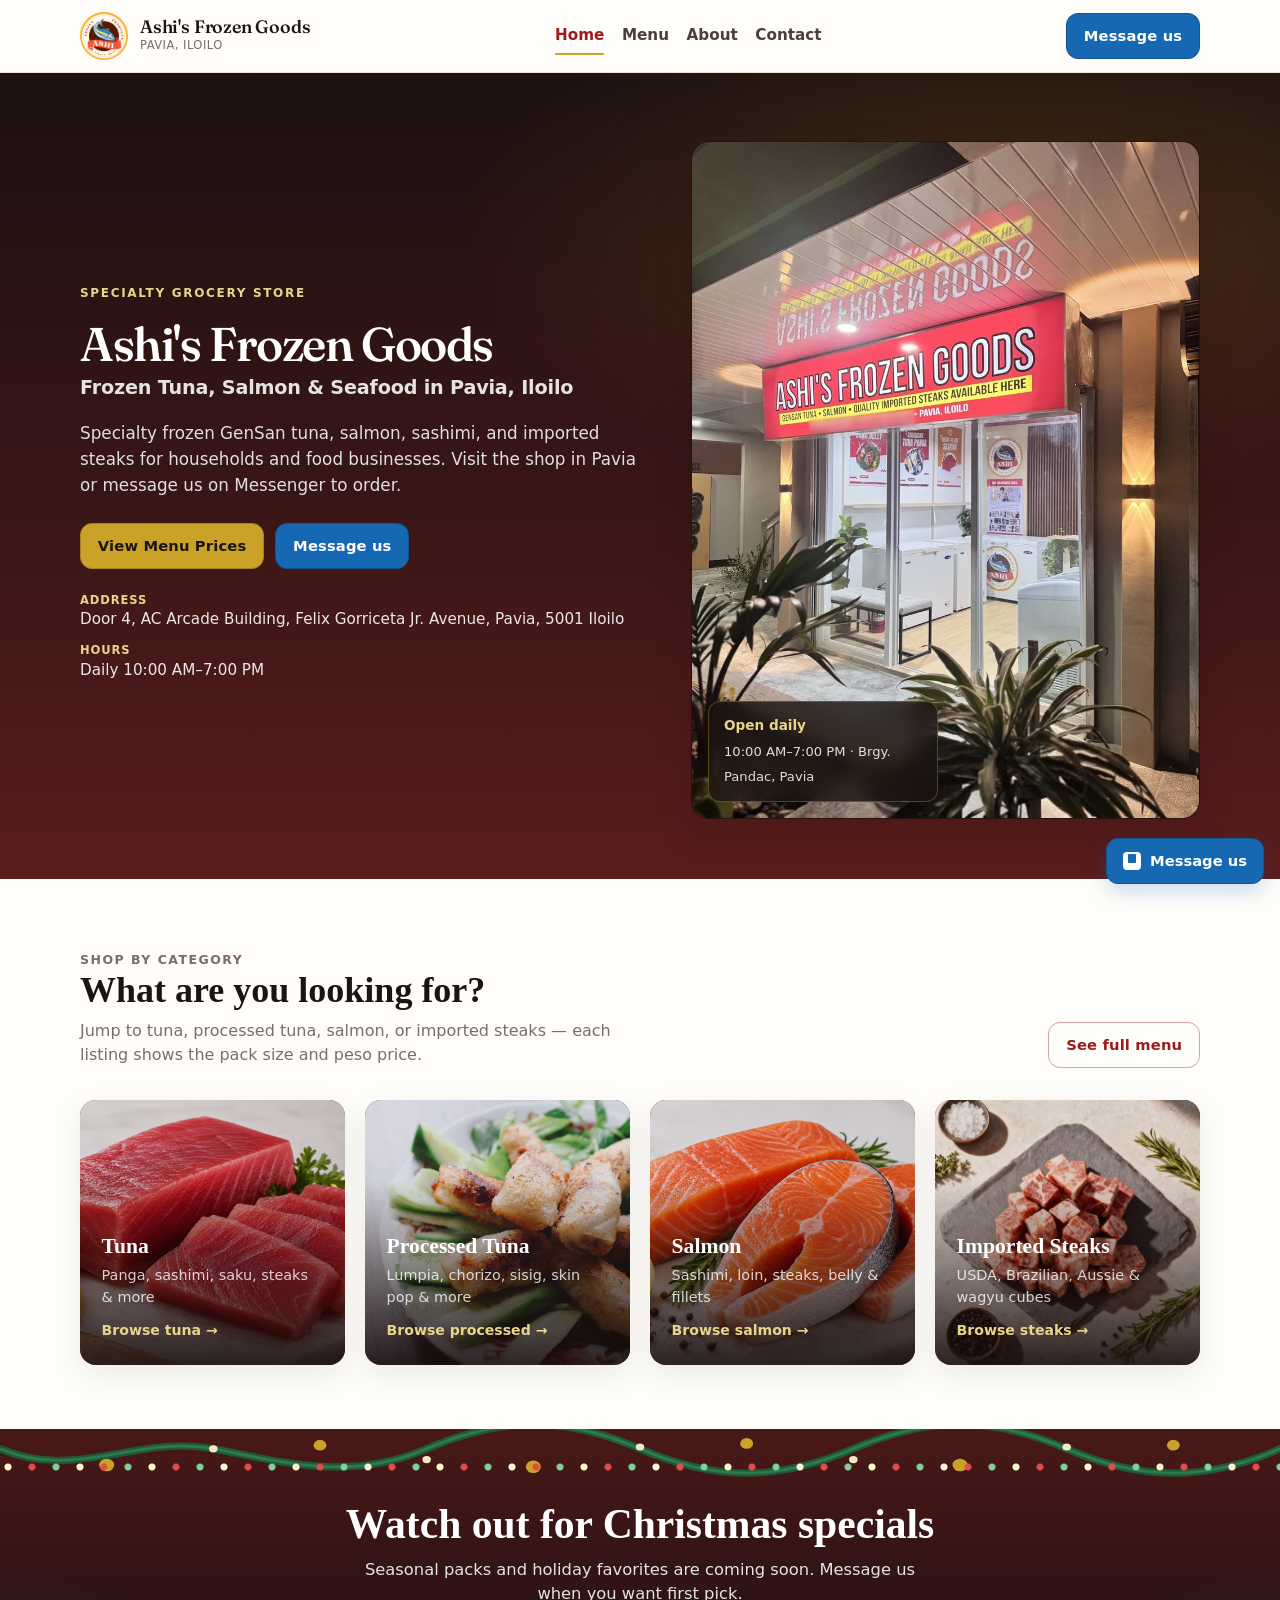
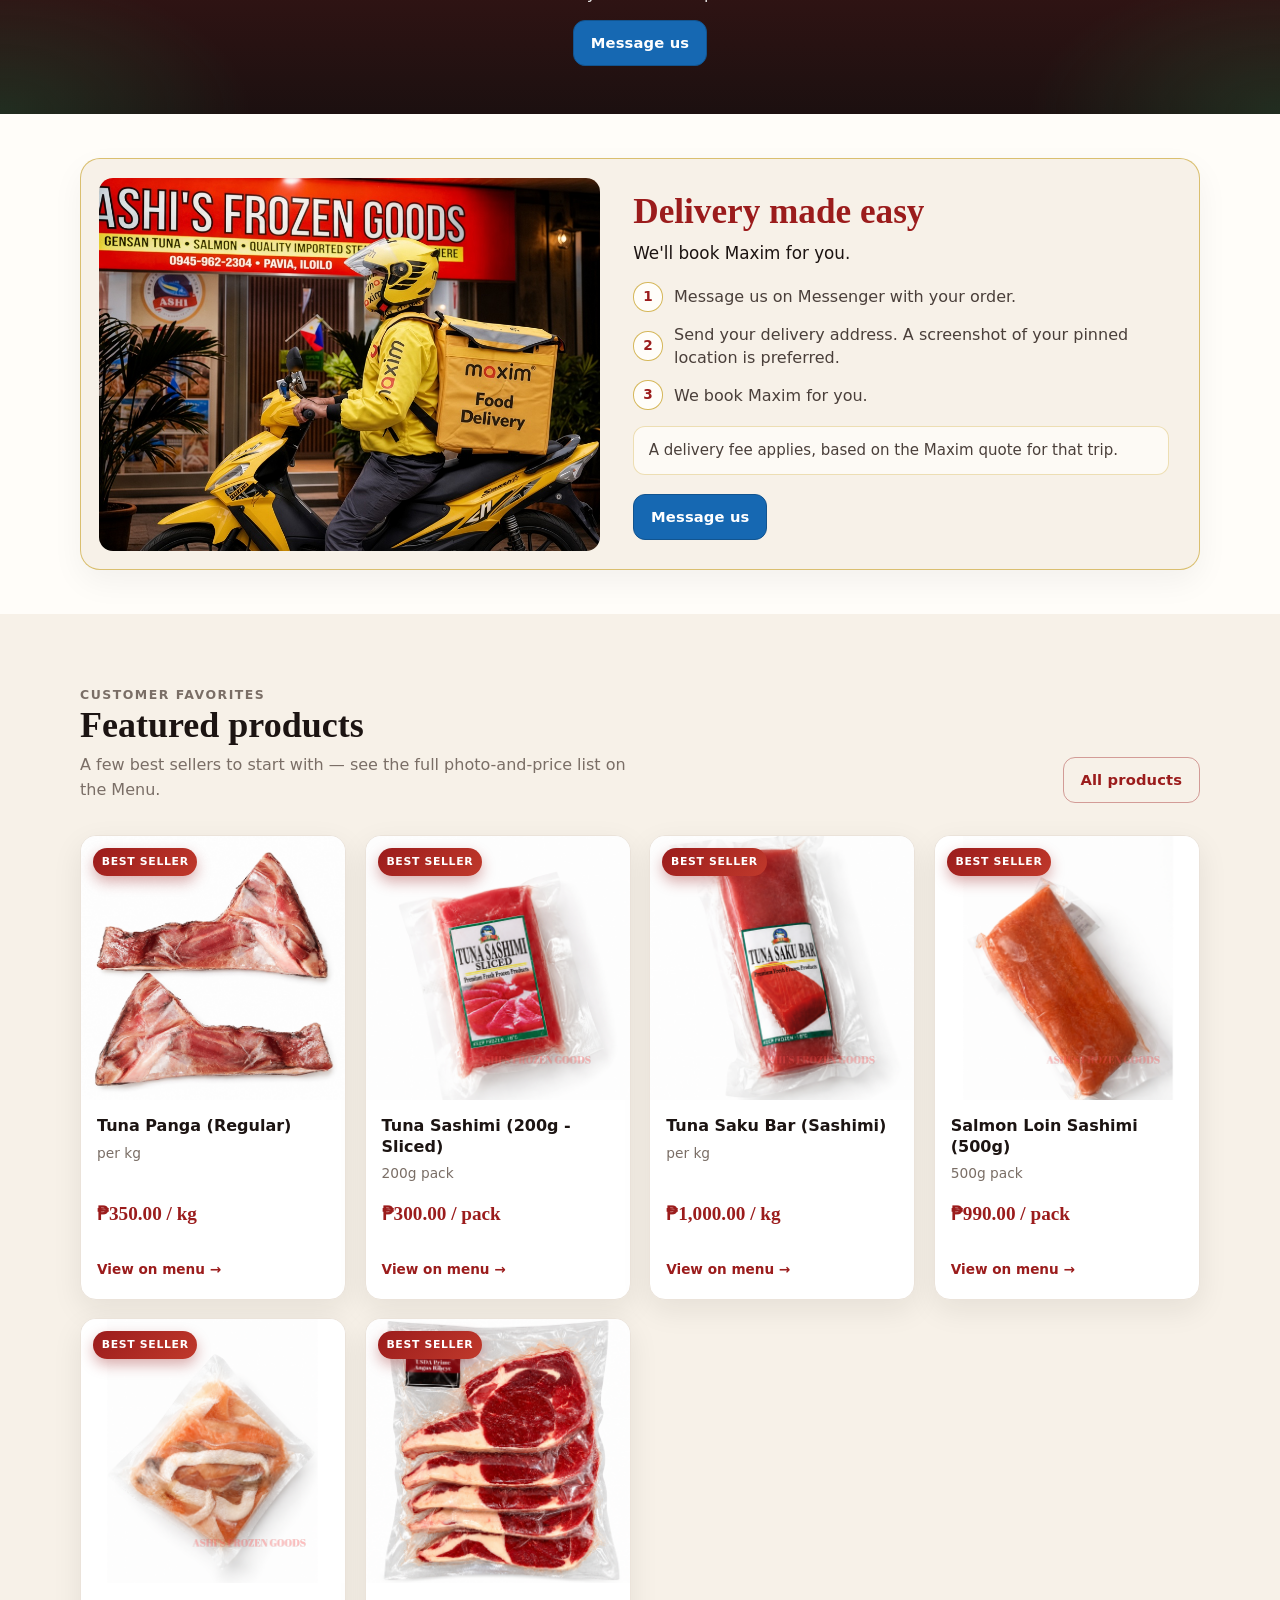
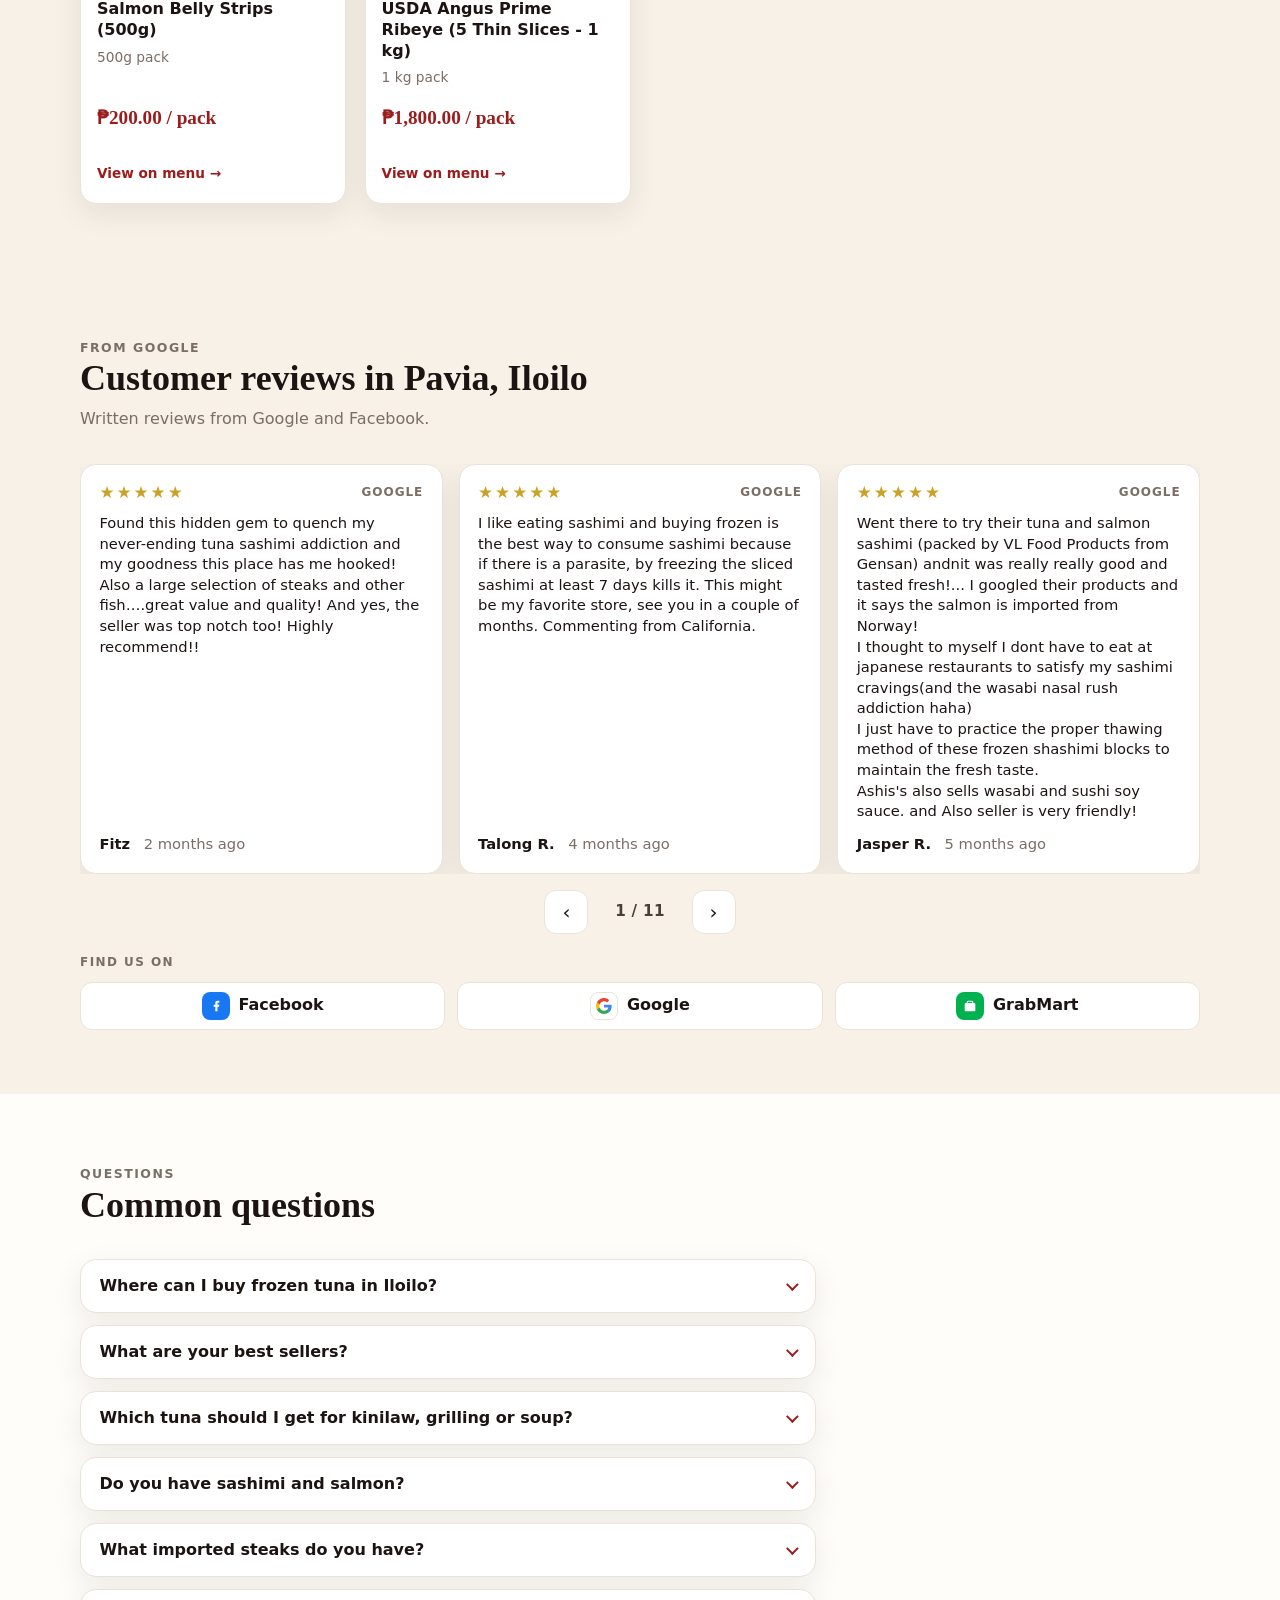
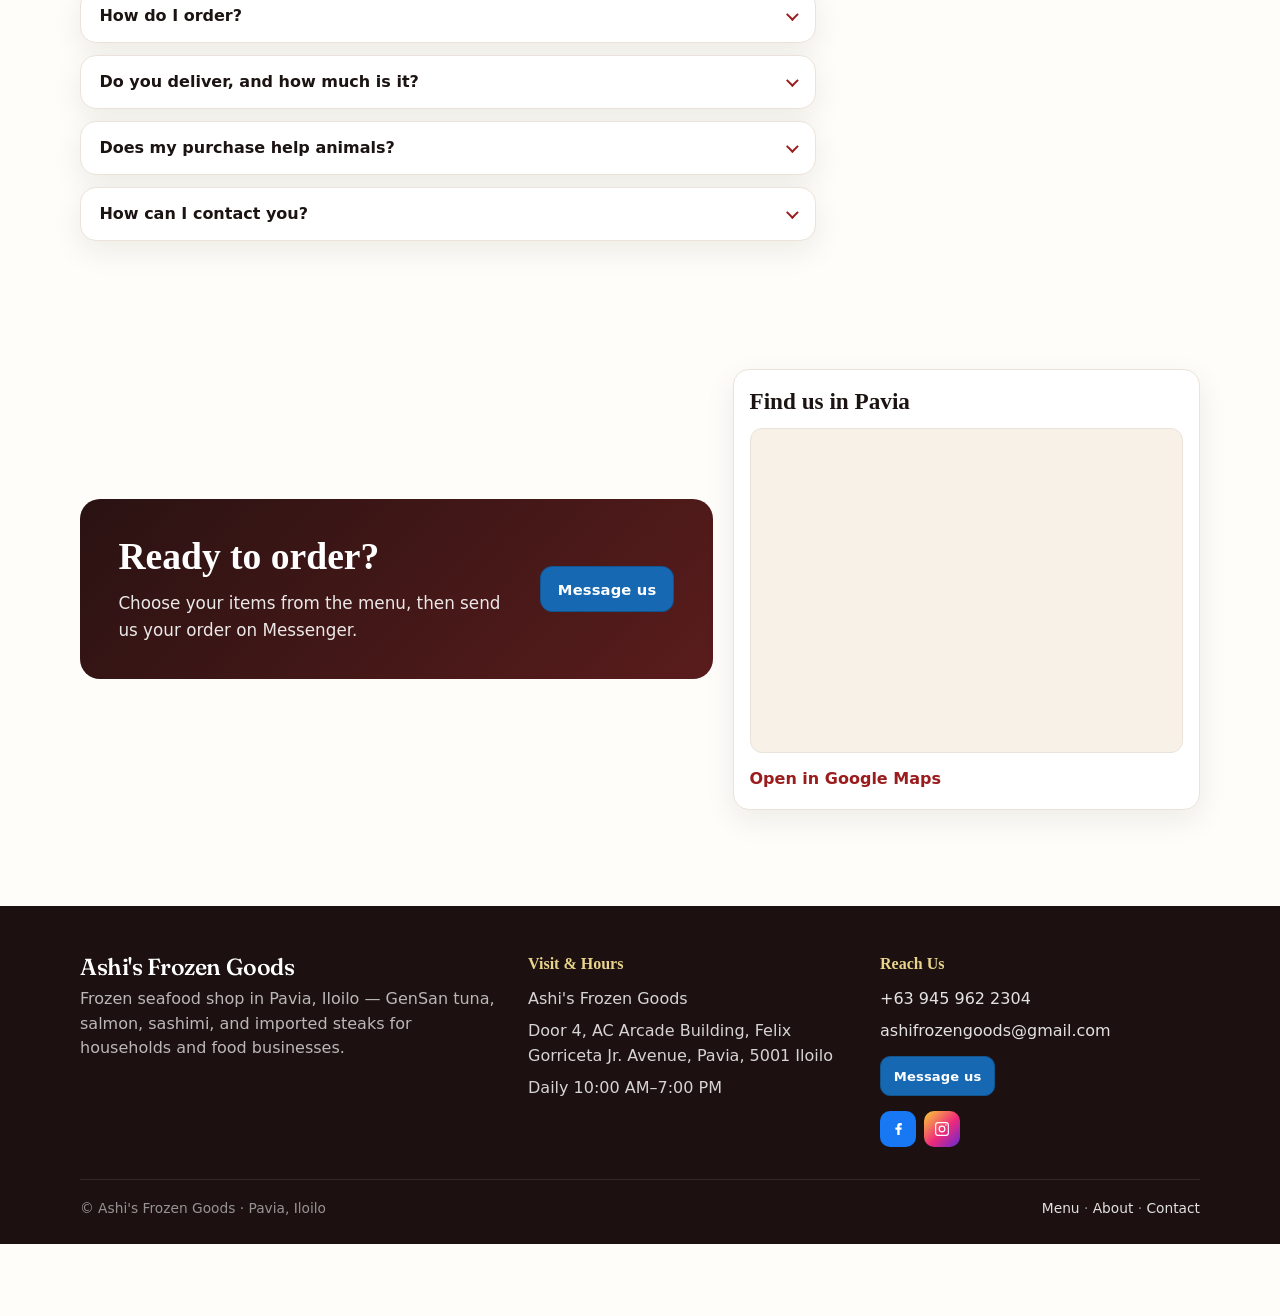
==== commit 952efb3f: "Show the full text of each homepage review. Drop the quote height limit and use a slightly smaller r" ====
--- a/index.html
+++ b/index.html
@@ -22,7 +22,7 @@
   <link rel="preconnect" href="https://fonts.googleapis.com">
   <link rel="preconnect" href="https://fonts.gstatic.com" crossorigin>
   <link href="https://fonts.googleapis.com/css2?family=Fraunces:opsz,wght@9..144,500;9..144,600&amp;display=swap" rel="stylesheet">
-  <link rel="stylesheet" href="css/styles.css?v=faq2">
+  <link rel="stylesheet" href="css/styles.css?v=reviews2">
   <script type="application/ld+json">
   {
     "@context": "https://schema.org",
@@ -102,7 +102,7 @@
         "name": "What are your best sellers?",
         "acceptedAnswer": {
           "@type": "Answer",
-          "text": "Our customers' favorites: Tuna Panga Bigeye, ₱550/kg Tuna Saku Bar for Sashimi, ₱1,000/kg Tuna Sashimi, sliced 200g, ₱300 Salmon Sashimi, sliced 200g, ₱500 Tuna Lumpia, 36 pcs, ₱400 Tuna Sisig and Tuna Embotido, ₱95 per pack"
+          "text": "Our customers' favorites: Tuna Panga Bigeye, ₱550/kg Tuna Saku Bar for Sashimi, ₱1,000/kg Tuna Sashimi, sliced 200g, ₱300 Salmon Sashimi, sliced 200g, ₱500 Tuna Lumpia, 36 pcs, ₱400 Tuna Sisig and Tuna Embotido, ₱95 per pack USDA Angus Prime Ribeye, from ₱1,800/kg Brazilian Ribeye, from ₱1,400/kg Japanese Saikoro Wagyu Cubes, from ₱550 for 250g"
         }
       },
       {
@@ -735,6 +735,9 @@
               <li>Salmon Sashimi, sliced 200g, ₱500</li>
               <li>Tuna Lumpia, 36 pcs, ₱400</li>
               <li>Tuna Sisig and Tuna Embotido, ₱95 per pack</li>
+              <li>USDA Angus Prime Ribeye, from ₱1,800/kg</li>
+              <li>Brazilian Ribeye, from ₱1,400/kg</li>
+              <li>Japanese Saikoro Wagyu Cubes, from ₱550 for 250g</li>
             </ul>
           </details>
           <details class="faq-item">
--- a/css/styles.css
+++ b/css/styles.css
@@ -1293,10 +1293,9 @@
 .review-quote {
   margin: 0;
   color: var(--ink);
-  font-size: 0.95rem;
-  line-height: 1.5;
-  max-height: calc(1.5em * 7);
-  overflow: hidden;
+  font-size: 0.92rem;
+  line-height: 1.4;
+  overflow: visible;
 }
 .review-quote p { margin: 0 0 0.55rem; }
 .review-quote p:last-child { margin-bottom: 0; }
@@ -1432,6 +1431,7 @@
 }
 @media (max-width: 700px) {
   .reviews-track { --reviews-per: 1; }
+  .review-quote { font-size: 0.875rem; line-height: 1.4; }
 }
 @media (prefers-reduced-motion: reduce) {
   .reviews-track,
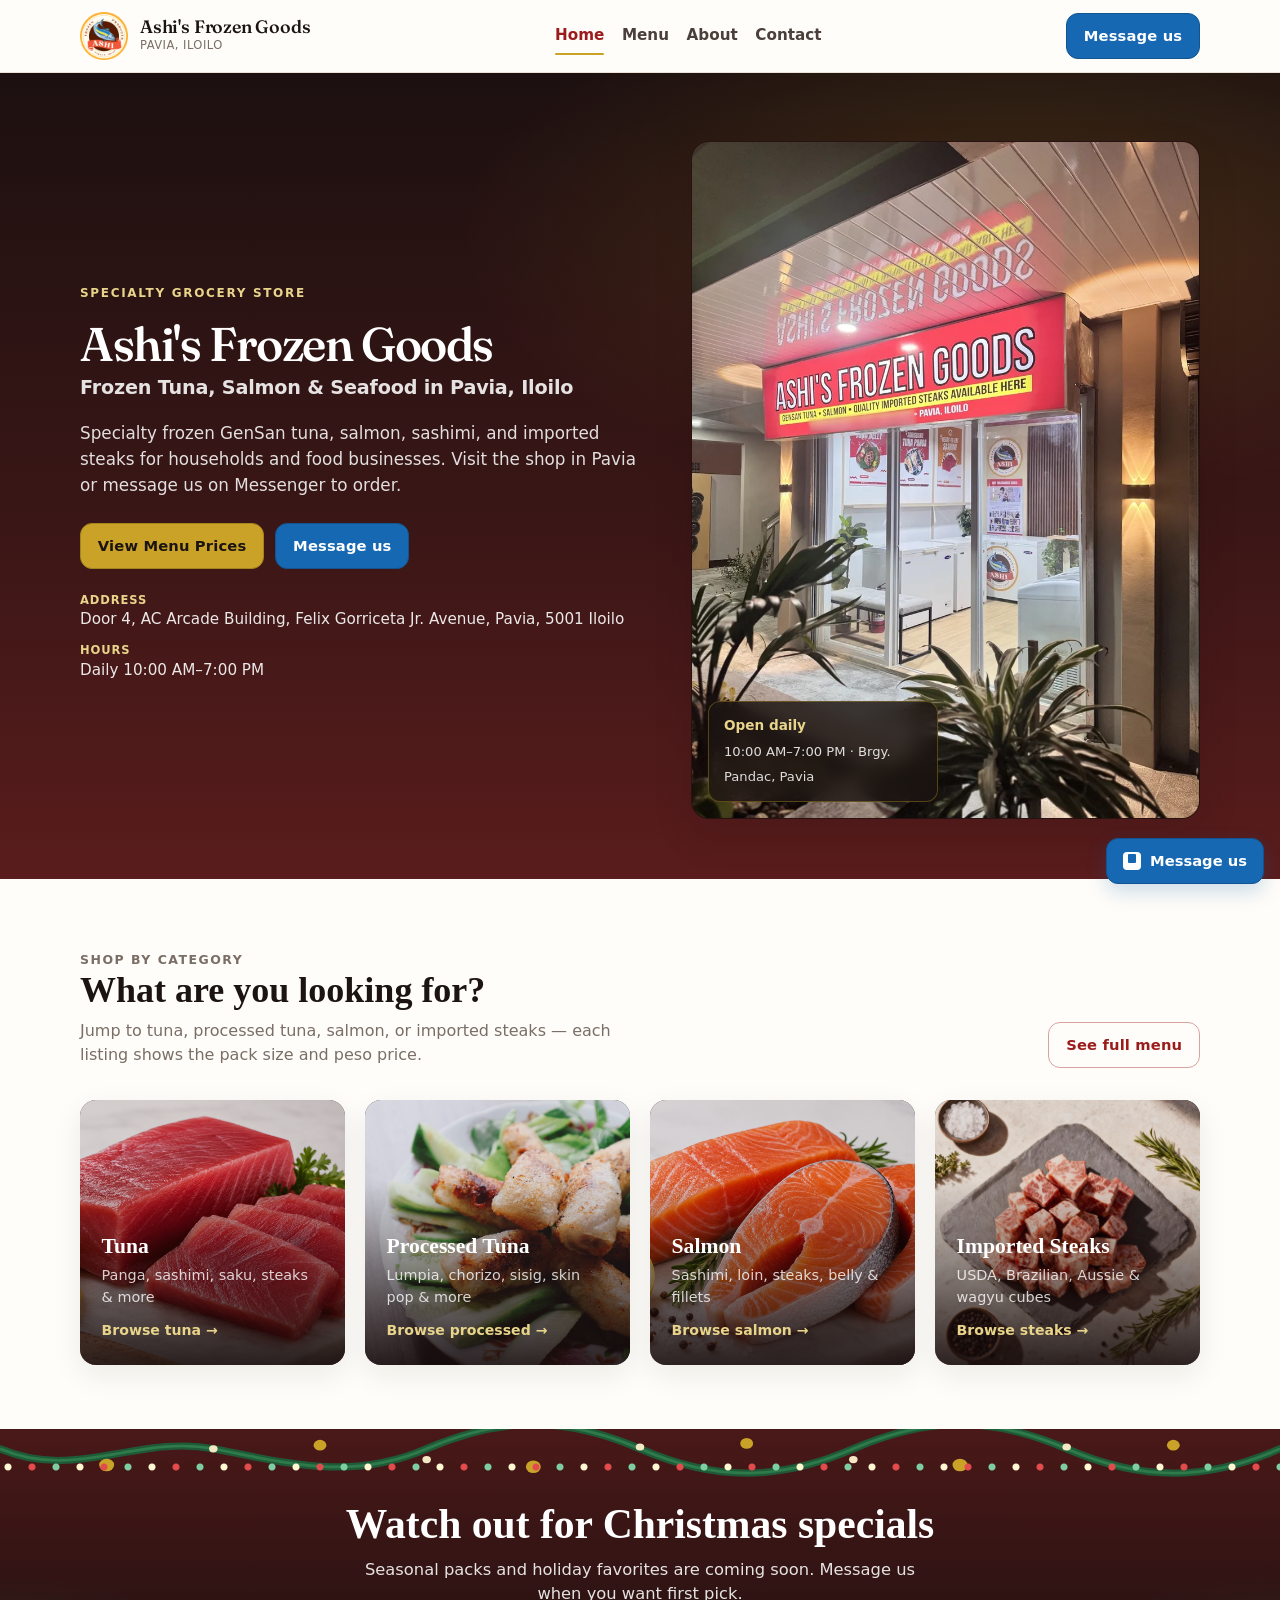
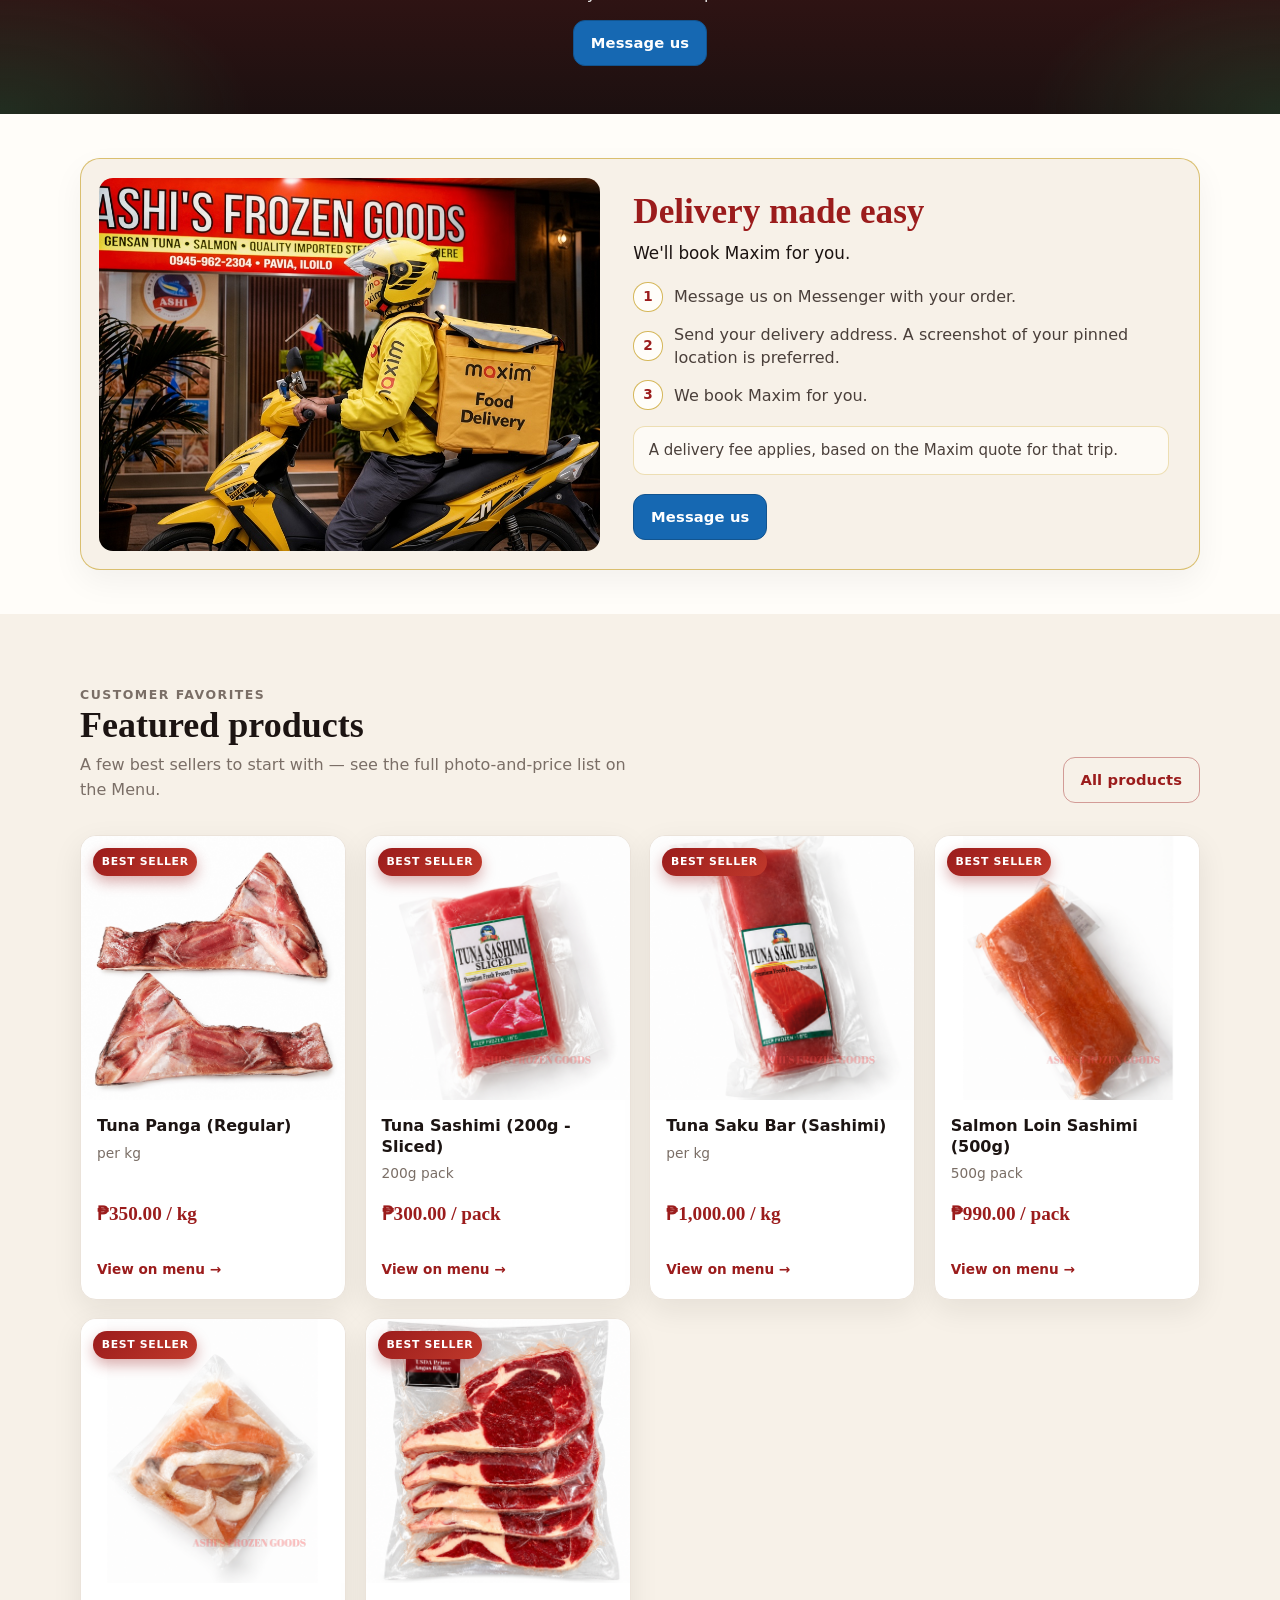
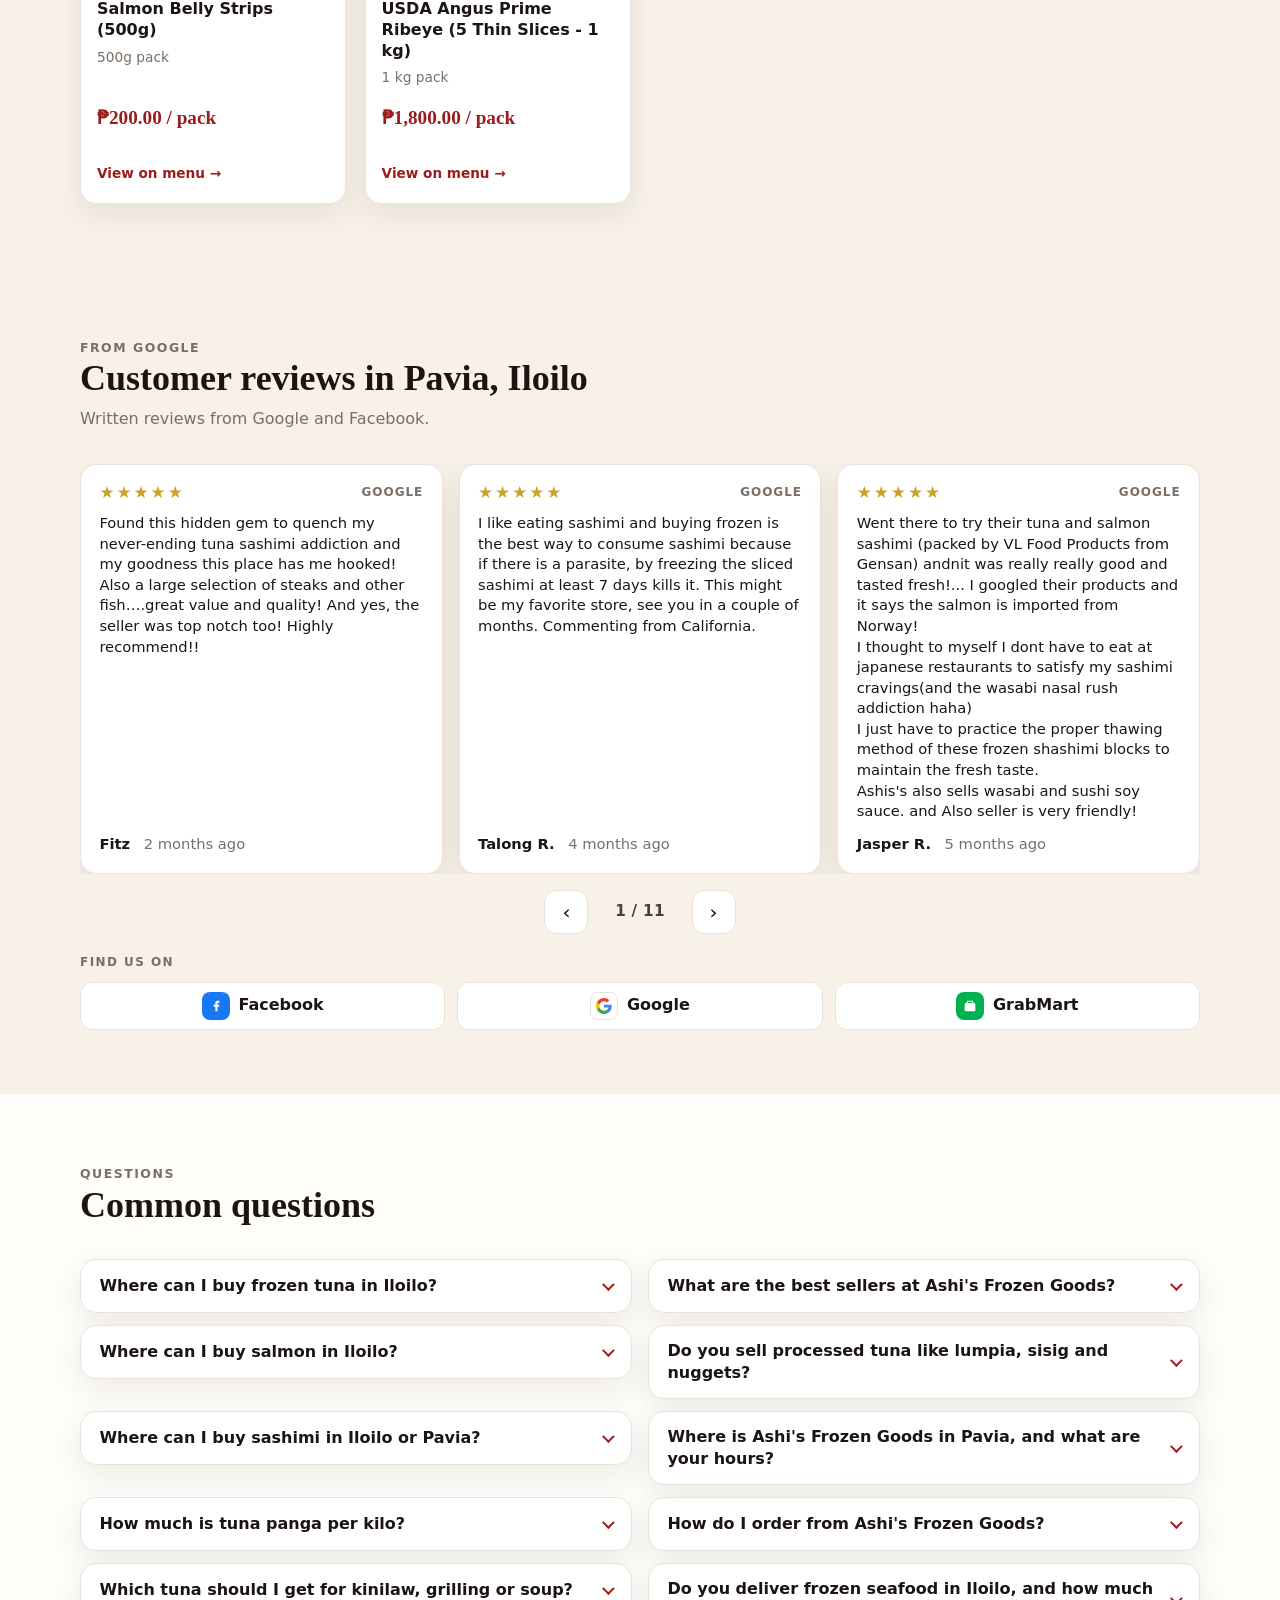
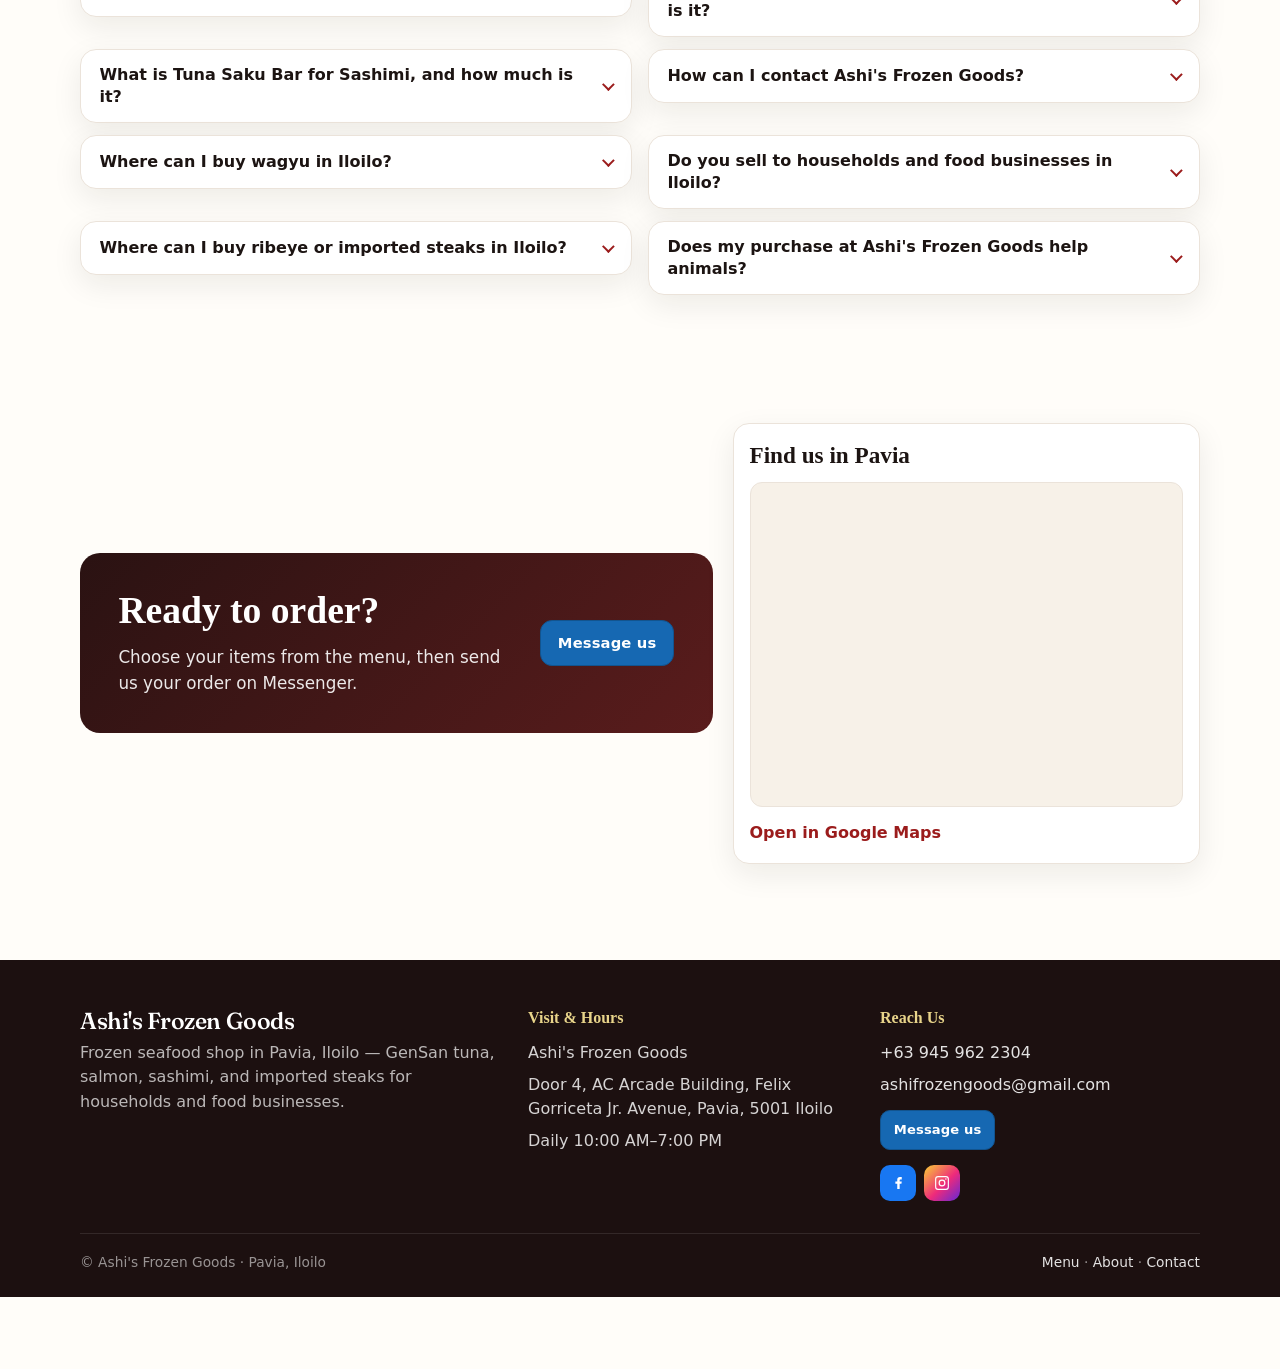
==== commit f2457ed8: "Expand the homepage FAQ to 16 questions. Show questions 1 to 8 beside 9 to 16 on wider screens, and " ====
--- a/index.html
+++ b/index.html
@@ -22,7 +22,7 @@
   <link rel="preconnect" href="https://fonts.googleapis.com">
   <link rel="preconnect" href="https://fonts.gstatic.com" crossorigin>
   <link href="https://fonts.googleapis.com/css2?family=Fraunces:opsz,wght@9..144,500;9..144,600&amp;display=swap" rel="stylesheet">
-  <link rel="stylesheet" href="css/styles.css?v=reviews2">
+  <link rel="stylesheet" href="css/styles.css?v=faq3">
   <script type="application/ld+json">
   {
     "@context": "https://schema.org",
@@ -94,12 +94,68 @@
         "name": "Where can I buy frozen tuna in Iloilo?",
         "acceptedAnswer": {
           "@type": "Answer",
-          "text": "Right here in Pavia! Our shop is at Door 4, AC Arcade Building, Felix Gorriceta Jr. Avenue, Brgy. Pandac, open daily from 10:00 AM to 7:00 PM. We carry GenSan tuna panga, belly, saku, cubes and steaks. Drop by to pick up, or order on Messenger."
-        }
-      },
-      {
-        "@type": "Question",
-        "name": "What are your best sellers?",
+          "text": "Right here in Pavia, near Iloilo City. Ashi's Frozen Goods is at Door 4, AC Arcade Building, Felix Gorriceta Jr. Avenue, Brgy. Pandac, Pavia, 5001 Iloilo, and we're open daily from 10:00 AM to 7:00 PM. We carry GenSan tuna panga, belly, saku, cubes and steaks. Drop by to pick up, or order on Messenger."
+        }
+      },
+      {
+        "@type": "Question",
+        "name": "Where can I buy salmon in Iloilo?",
+        "acceptedAnswer": {
+          "@type": "Answer",
+          "text": "Ashi's Frozen Goods in Pavia, near Iloilo City, sells salmon sashimi, loin, steaks, fillets, poke, belly and salmon head. Current prices include: Salmon Sashimi, sliced 200g, ₱500 Salmon Loin Sashimi, 500g, ₱990 Salmon Fillet Portion, 3 slices, 500g, ₱750 Salmon Fillet Slab, 1.6 to 2.0 kg, ₱1,450/kg Salmon Steak, 5 to 6 slices, 1 kg, ₱1,450 Salmon Poke, 500g, ₱380 Salmon Belly Strips, 500g, ₱200 Salmon Belly Whole, 500 to 600g, ₱850/kg Salmon Head, 400 to 500g, ₱250/kg Visit the shop, or message us on Messenger to order."
+        }
+      },
+      {
+        "@type": "Question",
+        "name": "Where can I buy sashimi in Iloilo or Pavia?",
+        "acceptedAnswer": {
+          "@type": "Answer",
+          "text": "Ashi's Frozen Goods in Brgy. Pandac, Pavia sells both tuna and salmon sashimi: Tuna Sashimi, sliced 200g, ₱300 Tuna Saku Bar for Sashimi, ₱1,000/kg Salmon Sashimi, sliced 200g, ₱500 Salmon Loin Sashimi, 500g, ₱990 We're open daily from 10:00 AM to 7:00 PM. Pick up at the shop, or order on Messenger."
+        }
+      },
+      {
+        "@type": "Question",
+        "name": "How much is tuna panga per kilo?",
+        "acceptedAnswer": {
+          "@type": "Answer",
+          "text": "At Ashi's Frozen Goods, tuna panga is sold per kilo: Tuna Panga (Regular), ₱350/kg Tuna Panga Yellowfin, ₱500/kg Tuna Panga Bigeye, ₱550/kg Tuna Panga (Soup Pack), ₱400/kg You can pick up in Pavia or order on Messenger."
+        }
+      },
+      {
+        "@type": "Question",
+        "name": "Which tuna should I get for kinilaw, grilling or soup?",
+        "acceptedAnswer": {
+          "@type": "Answer",
+          "text": "Kinilaw: Tuna Cubes (500g), ₱350 Grilling: Tuna Panga, from ₱350/kg (Regular) to ₱550/kg (Bigeye) Soup: Tuna Panga Soup Pack, ₱400/kg Sashimi: Tuna Saku Bar for Sashimi, ₱1,000/kg, or pre-sliced Tuna Sashimi, 200g, ₱300 We also have Tuna Belly Yellowfin at ₱650/kg, and Tuna Crazy Cut (500g) at ₱350."
+        }
+      },
+      {
+        "@type": "Question",
+        "name": "What is Tuna Saku Bar for Sashimi, and how much is it?",
+        "acceptedAnswer": {
+          "@type": "Answer",
+          "text": "Tuna Saku Bar for Sashimi is a sashimi-cut block, sold at ₱1,000/kg at Ashi's Frozen Goods in Pavia. If you prefer it already sliced, Tuna Sashimi is ₱300 for a 200g pack. Message us on Messenger, or visit the shop."
+        }
+      },
+      {
+        "@type": "Question",
+        "name": "Where can I buy wagyu in Iloilo?",
+        "acceptedAnswer": {
+          "@type": "Answer",
+          "text": "Ashi's Frozen Goods in Pavia, near Iloilo City, sells Japanese Saikoro Wagyu Cubes: 250g, ₱550 1 kg, ₱1,850 Visit the shop or message us on Messenger to order."
+        }
+      },
+      {
+        "@type": "Question",
+        "name": "Where can I buy ribeye or imported steaks in Iloilo?",
+        "acceptedAnswer": {
+          "@type": "Answer",
+          "text": "Ashi's Frozen Goods in Pavia, near Iloilo City, sells imported steaks to cook at home: USDA Angus Prime Ribeye, ₱1,800 (5 thin slices, 1 kg) or ₱1,900 (2 thick slices, 1 kg) Brazilian Ribeye, ₱1,400 (5 thin slices, 1 kg) or ₱1,500 (2 thick slices, 1 kg) Australian T-bone, ₱1,450 (5 thin slices, 1 kg) Australian Porterhouse, ₱1,450 (5 thin slices, 1 kg) Brazilian Tenderloin, ₱950 (2 to 3 slices, 500g) We also have Japanese Saikoro Wagyu Cubes, from ₱550 for 250g. Drop by the shop, or order on Messenger."
+        }
+      },
+      {
+        "@type": "Question",
+        "name": "What are the best sellers at Ashi's Frozen Goods?",
         "acceptedAnswer": {
           "@type": "Answer",
           "text": "Our customers' favorites: Tuna Panga Bigeye, ₱550/kg Tuna Saku Bar for Sashimi, ₱1,000/kg Tuna Sashimi, sliced 200g, ₱300 Salmon Sashimi, sliced 200g, ₱500 Tuna Lumpia, 36 pcs, ₱400 Tuna Sisig and Tuna Embotido, ₱95 per pack USDA Angus Prime Ribeye, from ₱1,800/kg Brazilian Ribeye, from ₱1,400/kg Japanese Saikoro Wagyu Cubes, from ₱550 for 250g"
@@ -107,58 +163,58 @@
       },
       {
         "@type": "Question",
-        "name": "Which tuna should I get for kinilaw, grilling or soup?",
-        "acceptedAnswer": {
-          "@type": "Answer",
-          "text": "Kinilaw: Tuna Cubes (500g), ₱350 Grilling: Tuna Panga, from ₱350/kg (Regular) to ₱550/kg (Bigeye) Soup: Tuna Panga Soup Pack, ₱400/kg Sashimi: Tuna Saku Bar for Sashimi or the pre-sliced 200g Tuna Sashimi"
-        }
-      },
-      {
-        "@type": "Question",
-        "name": "Do you have sashimi and salmon?",
-        "acceptedAnswer": {
-          "@type": "Answer",
-          "text": "Yes. Salmon sashimi is ₱500 for a sliced 200g pack, salmon loin is ₱990 for 500g, and salmon poke is ₱380 for 500g. For cooking, we have salmon steak at ₱1,450 per kg (5 to 6 slices), plus fillet portions and belly strips."
-        }
-      },
-      {
-        "@type": "Question",
-        "name": "What imported steaks do you have?",
-        "acceptedAnswer": {
-          "@type": "Answer",
-          "text": "We have USDA Angus Prime Ribeye from ₱1,800/kg and Brazilian Ribeye from ₱1,400/kg. There's also Australian T-bone and Porterhouse at ₱1,450/kg, and Japanese Saikoro Wagyu Cubes from ₱550 for 250g."
-        }
-      },
-      {
-        "@type": "Question",
-        "name": "How do I order?",
-        "acceptedAnswer": {
-          "@type": "Answer",
-          "text": "Browse the Menu and choose your items. Message us on Messenger with each product name and how many packs or kilos you need. Tell us if you'll pick up at the shop or want delivery."
-        }
-      },
-      {
-        "@type": "Question",
-        "name": "Do you deliver, and how much is it?",
-        "acceptedAnswer": {
-          "@type": "Answer",
-          "text": "Yes! Send us your address and a screenshot of your pinned location, and we'll book a Maxim rider for you. The delivery fee is based on Maxim's quote for your trip."
-        }
-      },
-      {
-        "@type": "Question",
-        "name": "Does my purchase help animals?",
+        "name": "Do you sell processed tuna like lumpia, sisig and nuggets?",
+        "acceptedAnswer": {
+          "@type": "Answer",
+          "text": "Yes. Ashi's Frozen Goods has ready-to-cook tuna favorites: Tuna Lumpia, 36 pcs, ₱400 Tuna Sisig, Tuna Embotido, Tuna Chorizo, Tuna Tocino, Tuna Ham & Cheese, Tunarizo, Tuna Nuggets and Tuna Bola-Bola, ₱95 per pack Tuna Skin Pop, Regular or Spicy, ₱120 per pack Tuna Dayok, ₱150 per bottle Browse the Menu, then message us on Messenger or visit the shop in Pavia."
+        }
+      },
+      {
+        "@type": "Question",
+        "name": "Where is Ashi's Frozen Goods in Pavia, and what are your hours?",
+        "acceptedAnswer": {
+          "@type": "Answer",
+          "text": "Ashi's Frozen Goods is at Door 4, AC Arcade Building, Felix Gorriceta Jr. Avenue, Brgy. Pandac, Pavia, 5001 Iloilo. We're open daily from 10:00 AM to 7:00 PM. You can visit to pick up, or send your order on Messenger."
+        }
+      },
+      {
+        "@type": "Question",
+        "name": "How do I order from Ashi's Frozen Goods?",
+        "acceptedAnswer": {
+          "@type": "Answer",
+          "text": "Browse the Menu and choose your items. Message us on Messenger with each product name and how many packs or kilos you need. Tell us if you'll pick up at the shop in Pavia or want delivery."
+        }
+      },
+      {
+        "@type": "Question",
+        "name": "Do you deliver frozen seafood in Iloilo, and how much is it?",
+        "acceptedAnswer": {
+          "@type": "Answer",
+          "text": "Yes. Message Ashi's Frozen Goods with your order, your address, and a screenshot of your pinned location. We'll book a Maxim rider for you. The delivery fee is based on Maxim's quote for your trip."
+        }
+      },
+      {
+        "@type": "Question",
+        "name": "How can I contact Ashi's Frozen Goods?",
+        "acceptedAnswer": {
+          "@type": "Answer",
+          "text": "Message us on Messenger, call 0945-962-2304, or email ashifrozengoods@gmail.com."
+        }
+      },
+      {
+        "@type": "Question",
+        "name": "Do you sell to households and food businesses in Iloilo?",
+        "acceptedAnswer": {
+          "@type": "Answer",
+          "text": "Yes. Ashi's Frozen Goods sells GenSan tuna, salmon, sashimi and imported steaks for households and food businesses. Browse the Menu for current pack sizes and prices, then visit the shop in Pavia or message us on Messenger to order."
+        }
+      },
+      {
+        "@type": "Question",
+        "name": "Does my purchase at Ashi's Frozen Goods help animals?",
         "acceptedAnswer": {
           "@type": "Answer",
           "text": "Yes. Ashi's Frozen Goods supports Trap-Neuter-Vaccinate-Return (TNVR) for community dogs and cats. A portion of our sales also goes to supporting animal shelters and community feeding in Iloilo, so every purchase helps us keep this work going."
-        }
-      },
-      {
-        "@type": "Question",
-        "name": "How can I contact you?",
-        "acceptedAnswer": {
-          "@type": "Answer",
-          "text": "Message us on Messenger, call 0945-962-2304, or email ashifrozengoods@gmail.com."
         }
       }
     ]
@@ -723,10 +779,83 @@
         <div class="faq-list">
           <details class="faq-item">
             <summary>Where can I buy frozen tuna in Iloilo?</summary>
-            <p>Right here in Pavia! Our shop is at Door 4, AC Arcade Building, Felix Gorriceta Jr. Avenue, Brgy. Pandac, open daily from 10:00 AM to 7:00 PM. We carry GenSan tuna panga, belly, saku, cubes and steaks. Drop by to pick up, or order on <a href="https://m.me/ashifrozengoods" target="_blank" rel="noopener">Messenger</a>.</p>
-          </details>
-          <details class="faq-item">
-            <summary>What are your best sellers?</summary>
+            <p>Right here in Pavia, near Iloilo City. Ashi's Frozen Goods is at Door 4, AC Arcade Building, Felix Gorriceta Jr. Avenue, Brgy. Pandac, Pavia, 5001 Iloilo, and we're open daily from 10:00 AM to 7:00 PM. We carry GenSan tuna panga, belly, saku, cubes and steaks. Drop by to pick up, or order on <a href="https://m.me/ashifrozengoods" target="_blank" rel="noopener">Messenger</a>.</p>
+          </details>
+          <details class="faq-item">
+            <summary>Where can I buy salmon in Iloilo?</summary>
+            <p>Ashi's Frozen Goods in Pavia, near Iloilo City, sells salmon sashimi, loin, steaks, fillets, poke, belly and salmon head. Current prices include:</p>
+            <ul>
+              <li>Salmon Sashimi, sliced 200g, ₱500</li>
+              <li>Salmon Loin Sashimi, 500g, ₱990</li>
+              <li>Salmon Fillet Portion, 3 slices, 500g, ₱750</li>
+              <li>Salmon Fillet Slab, 1.6 to 2.0 kg, ₱1,450/kg</li>
+              <li>Salmon Steak, 5 to 6 slices, 1 kg, ₱1,450</li>
+              <li>Salmon Poke, 500g, ₱380</li>
+              <li>Salmon Belly Strips, 500g, ₱200</li>
+              <li>Salmon Belly Whole, 500 to 600g, ₱850/kg</li>
+              <li>Salmon Head, 400 to 500g, ₱250/kg</li>
+            </ul>
+            <p>Visit the shop, or message us on <a href="https://m.me/ashifrozengoods" target="_blank" rel="noopener">Messenger</a> to order.</p>
+          </details>
+          <details class="faq-item">
+            <summary>Where can I buy sashimi in Iloilo or Pavia?</summary>
+            <p>Ashi's Frozen Goods in Brgy. Pandac, Pavia sells both tuna and salmon sashimi:</p>
+            <ul>
+              <li>Tuna Sashimi, sliced 200g, ₱300</li>
+              <li>Tuna Saku Bar for Sashimi, ₱1,000/kg</li>
+              <li>Salmon Sashimi, sliced 200g, ₱500</li>
+              <li>Salmon Loin Sashimi, 500g, ₱990</li>
+            </ul>
+            <p>We're open daily from 10:00 AM to 7:00 PM. Pick up at the shop, or order on <a href="https://m.me/ashifrozengoods" target="_blank" rel="noopener">Messenger</a>.</p>
+          </details>
+          <details class="faq-item">
+            <summary>How much is tuna panga per kilo?</summary>
+            <p>At Ashi's Frozen Goods, tuna panga is sold per kilo:</p>
+            <ul>
+              <li>Tuna Panga (Regular), ₱350/kg</li>
+              <li>Tuna Panga Yellowfin, ₱500/kg</li>
+              <li>Tuna Panga Bigeye, ₱550/kg</li>
+              <li>Tuna Panga (Soup Pack), ₱400/kg</li>
+            </ul>
+            <p>You can pick up in Pavia or order on <a href="https://m.me/ashifrozengoods" target="_blank" rel="noopener">Messenger</a>.</p>
+          </details>
+          <details class="faq-item">
+            <summary>Which tuna should I get for kinilaw, grilling or soup?</summary>
+            <ul>
+              <li>Kinilaw: Tuna Cubes (500g), ₱350</li>
+              <li>Grilling: Tuna Panga, from ₱350/kg (Regular) to ₱550/kg (Bigeye)</li>
+              <li>Soup: Tuna Panga Soup Pack, ₱400/kg</li>
+              <li>Sashimi: Tuna Saku Bar for Sashimi, ₱1,000/kg, or pre-sliced Tuna Sashimi, 200g, ₱300</li>
+            </ul>
+            <p>We also have Tuna Belly Yellowfin at ₱650/kg, and Tuna Crazy Cut (500g) at ₱350.</p>
+          </details>
+          <details class="faq-item">
+            <summary>What is Tuna Saku Bar for Sashimi, and how much is it?</summary>
+            <p>Tuna Saku Bar for Sashimi is a sashimi-cut block, sold at ₱1,000/kg at Ashi's Frozen Goods in Pavia. If you prefer it already sliced, Tuna Sashimi is ₱300 for a 200g pack. Message us on <a href="https://m.me/ashifrozengoods" target="_blank" rel="noopener">Messenger</a>, or visit the shop.</p>
+          </details>
+          <details class="faq-item">
+            <summary>Where can I buy wagyu in Iloilo?</summary>
+            <p>Ashi's Frozen Goods in Pavia, near Iloilo City, sells Japanese Saikoro Wagyu Cubes:</p>
+            <ul>
+              <li>250g, ₱550</li>
+              <li>1 kg, ₱1,850</li>
+            </ul>
+            <p>Visit the shop or message us on <a href="https://m.me/ashifrozengoods" target="_blank" rel="noopener">Messenger</a> to order.</p>
+          </details>
+          <details class="faq-item">
+            <summary>Where can I buy ribeye or imported steaks in Iloilo?</summary>
+            <p>Ashi's Frozen Goods in Pavia, near Iloilo City, sells imported steaks to cook at home:</p>
+            <ul>
+              <li>USDA Angus Prime Ribeye, ₱1,800 (5 thin slices, 1 kg) or ₱1,900 (2 thick slices, 1 kg)</li>
+              <li>Brazilian Ribeye, ₱1,400 (5 thin slices, 1 kg) or ₱1,500 (2 thick slices, 1 kg)</li>
+              <li>Australian T-bone, ₱1,450 (5 thin slices, 1 kg)</li>
+              <li>Australian Porterhouse, ₱1,450 (5 thin slices, 1 kg)</li>
+              <li>Brazilian Tenderloin, ₱950 (2 to 3 slices, 500g)</li>
+            </ul>
+            <p>We also have Japanese Saikoro Wagyu Cubes, from ₱550 for 250g. Drop by the shop, or order on <a href="https://m.me/ashifrozengoods" target="_blank" rel="noopener">Messenger</a>.</p>
+          </details>
+          <details class="faq-item">
+            <summary>What are the best sellers at Ashi's Frozen Goods?</summary>
             <p>Our customers' favorites:</p>
             <ul>
               <li>Tuna Panga Bigeye, ₱550/kg</li>
@@ -741,41 +870,43 @@
             </ul>
           </details>
           <details class="faq-item">
-            <summary>Which tuna should I get for kinilaw, grilling or soup?</summary>
+            <summary>Do you sell processed tuna like lumpia, sisig and nuggets?</summary>
+            <p>Yes. Ashi's Frozen Goods has ready-to-cook tuna favorites:</p>
             <ul>
-              <li>Kinilaw: Tuna Cubes (500g), ₱350</li>
-              <li>Grilling: Tuna Panga, from ₱350/kg (Regular) to ₱550/kg (Bigeye)</li>
-              <li>Soup: Tuna Panga Soup Pack, ₱400/kg</li>
-              <li>Sashimi: Tuna Saku Bar for Sashimi or the pre-sliced 200g Tuna Sashimi</li>
+              <li>Tuna Lumpia, 36 pcs, ₱400</li>
+              <li>Tuna Sisig, Tuna Embotido, Tuna Chorizo, Tuna Tocino, Tuna Ham &amp; Cheese, Tunarizo, Tuna Nuggets and Tuna Bola-Bola, ₱95 per pack</li>
+              <li>Tuna Skin Pop, Regular or Spicy, ₱120 per pack</li>
+              <li>Tuna Dayok, ₱150 per bottle</li>
             </ul>
-          </details>
-          <details class="faq-item">
-            <summary>Do you have sashimi and salmon?</summary>
-            <p>Yes. Salmon sashimi is ₱500 for a sliced 200g pack, salmon loin is ₱990 for 500g, and salmon poke is ₱380 for 500g. For cooking, we have salmon steak at ₱1,450 per kg (5 to 6 slices), plus fillet portions and belly strips.</p>
-          </details>
-          <details class="faq-item">
-            <summary>What imported steaks do you have?</summary>
-            <p>We have USDA Angus Prime Ribeye from ₱1,800/kg and Brazilian Ribeye from ₱1,400/kg. There's also Australian T-bone and Porterhouse at ₱1,450/kg, and Japanese Saikoro Wagyu Cubes from ₱550 for 250g.</p>
-          </details>
-          <details class="faq-item">
-            <summary>How do I order?</summary>
+            <p>Browse the <a href="menu/">Menu</a>, then message us on <a href="https://m.me/ashifrozengoods" target="_blank" rel="noopener">Messenger</a> or visit the shop in Pavia.</p>
+          </details>
+          <details class="faq-item">
+            <summary>Where is Ashi's Frozen Goods in Pavia, and what are your hours?</summary>
+            <p>Ashi's Frozen Goods is at Door 4, AC Arcade Building, Felix Gorriceta Jr. Avenue, Brgy. Pandac, Pavia, 5001 Iloilo. We're open daily from 10:00 AM to 7:00 PM. You can visit to pick up, or send your order on <a href="https://m.me/ashifrozengoods" target="_blank" rel="noopener">Messenger</a>.</p>
+          </details>
+          <details class="faq-item">
+            <summary>How do I order from Ashi's Frozen Goods?</summary>
             <ol>
               <li>Browse the <a href="menu/">Menu</a> and choose your items.</li>
               <li>Message us on <a href="https://m.me/ashifrozengoods" target="_blank" rel="noopener">Messenger</a> with each product name and how many packs or kilos you need.</li>
-              <li>Tell us if you'll pick up at the shop or want delivery.</li>
+              <li>Tell us if you'll pick up at the shop in Pavia or want delivery.</li>
             </ol>
           </details>
           <details class="faq-item">
-            <summary>Do you deliver, and how much is it?</summary>
-            <p>Yes! Send us your address and a screenshot of your pinned location, and we'll book a Maxim rider for you. The delivery fee is based on Maxim's quote for your trip.</p>
-          </details>
-          <details class="faq-item">
-            <summary>Does my purchase help animals?</summary>
+            <summary>Do you deliver frozen seafood in Iloilo, and how much is it?</summary>
+            <p>Yes. Message Ashi's Frozen Goods with your order, your address, and a screenshot of your pinned location. We'll book a Maxim rider for you. The delivery fee is based on Maxim's quote for your trip.</p>
+          </details>
+          <details class="faq-item">
+            <summary>How can I contact Ashi's Frozen Goods?</summary>
+            <p>Message us on <a href="https://m.me/ashifrozengoods" target="_blank" rel="noopener">Messenger</a>, call <a href="tel:+639459622304">0945-962-2304</a>, or email ashifrozengoods@gmail.com.</p>
+          </details>
+          <details class="faq-item">
+            <summary>Do you sell to households and food businesses in Iloilo?</summary>
+            <p>Yes. Ashi's Frozen Goods sells GenSan tuna, salmon, sashimi and imported steaks for households and food businesses. Browse the <a href="menu/">Menu</a> for current pack sizes and prices, then visit the shop in Pavia or message us on <a href="https://m.me/ashifrozengoods" target="_blank" rel="noopener">Messenger</a> to order.</p>
+          </details>
+          <details class="faq-item">
+            <summary>Does my purchase at Ashi's Frozen Goods help animals?</summary>
             <p>Yes. Ashi's Frozen Goods supports Trap-Neuter-Vaccinate-Return (TNVR) for community dogs and cats. A portion of our sales also goes to supporting animal shelters and community feeding in Iloilo, so every purchase helps us keep this work going.</p>
-          </details>
-          <details class="faq-item">
-            <summary>How can I contact you?</summary>
-            <p>Message us on <a href="https://m.me/ashifrozengoods" target="_blank" rel="noopener">Messenger</a>, call <a href="tel:+639459622304">0945-962-2304</a>, or email ashifrozengoods@gmail.com.</p>
           </details>
         </div>
       </div>
--- a/css/styles.css
+++ b/css/styles.css
@@ -681,6 +681,16 @@
 .faq-item p + ol { padding-top: 0.15rem; }
 .faq-item li { margin: 0.3rem 0; line-height: 1.45; }
 .faq-item a { font-weight: 700; }
+@media (min-width: 900px) {
+  .faq-list {
+    max-width: none;
+    grid-template-columns: 1fr 1fr;
+    grid-template-rows: repeat(8, auto);
+    grid-auto-flow: column;
+    align-items: start;
+    column-gap: 1rem;
+  }
+}
 .panel {
   background: var(--card);
   border: 1px solid var(--line);
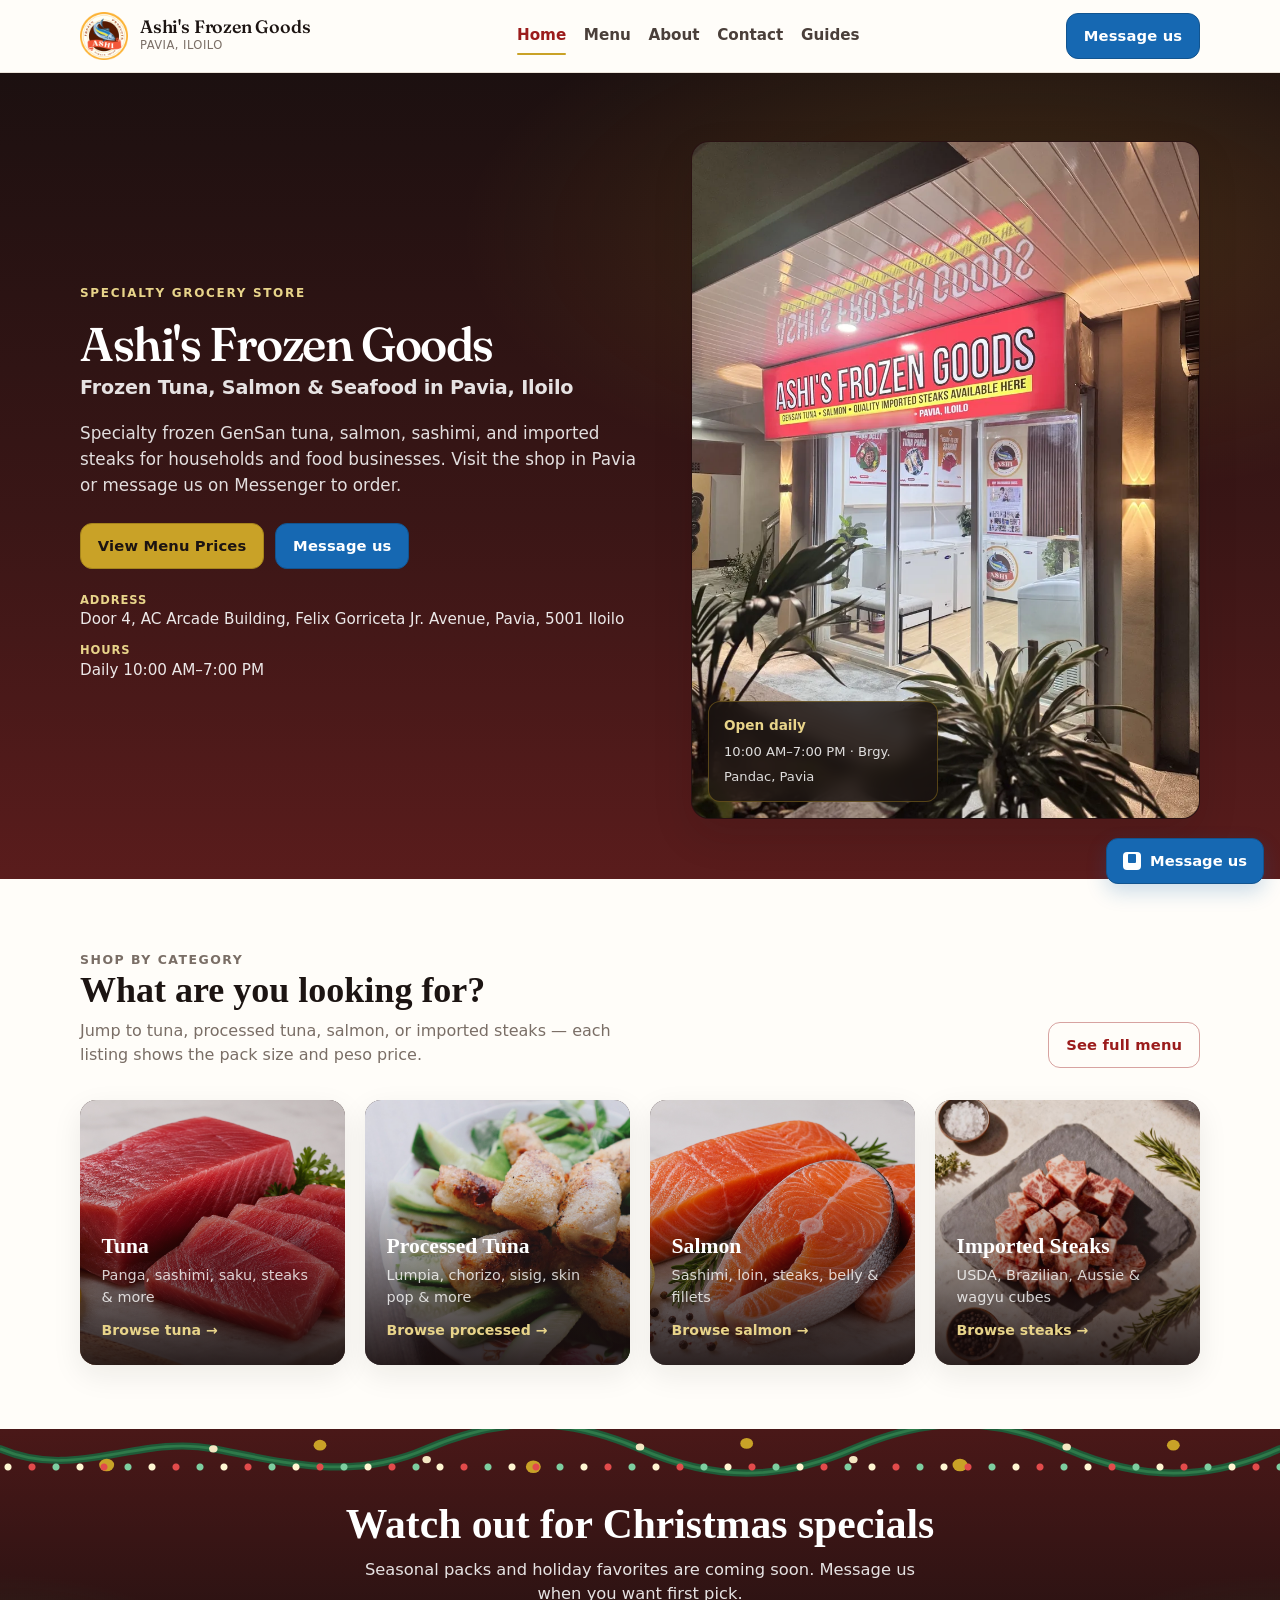
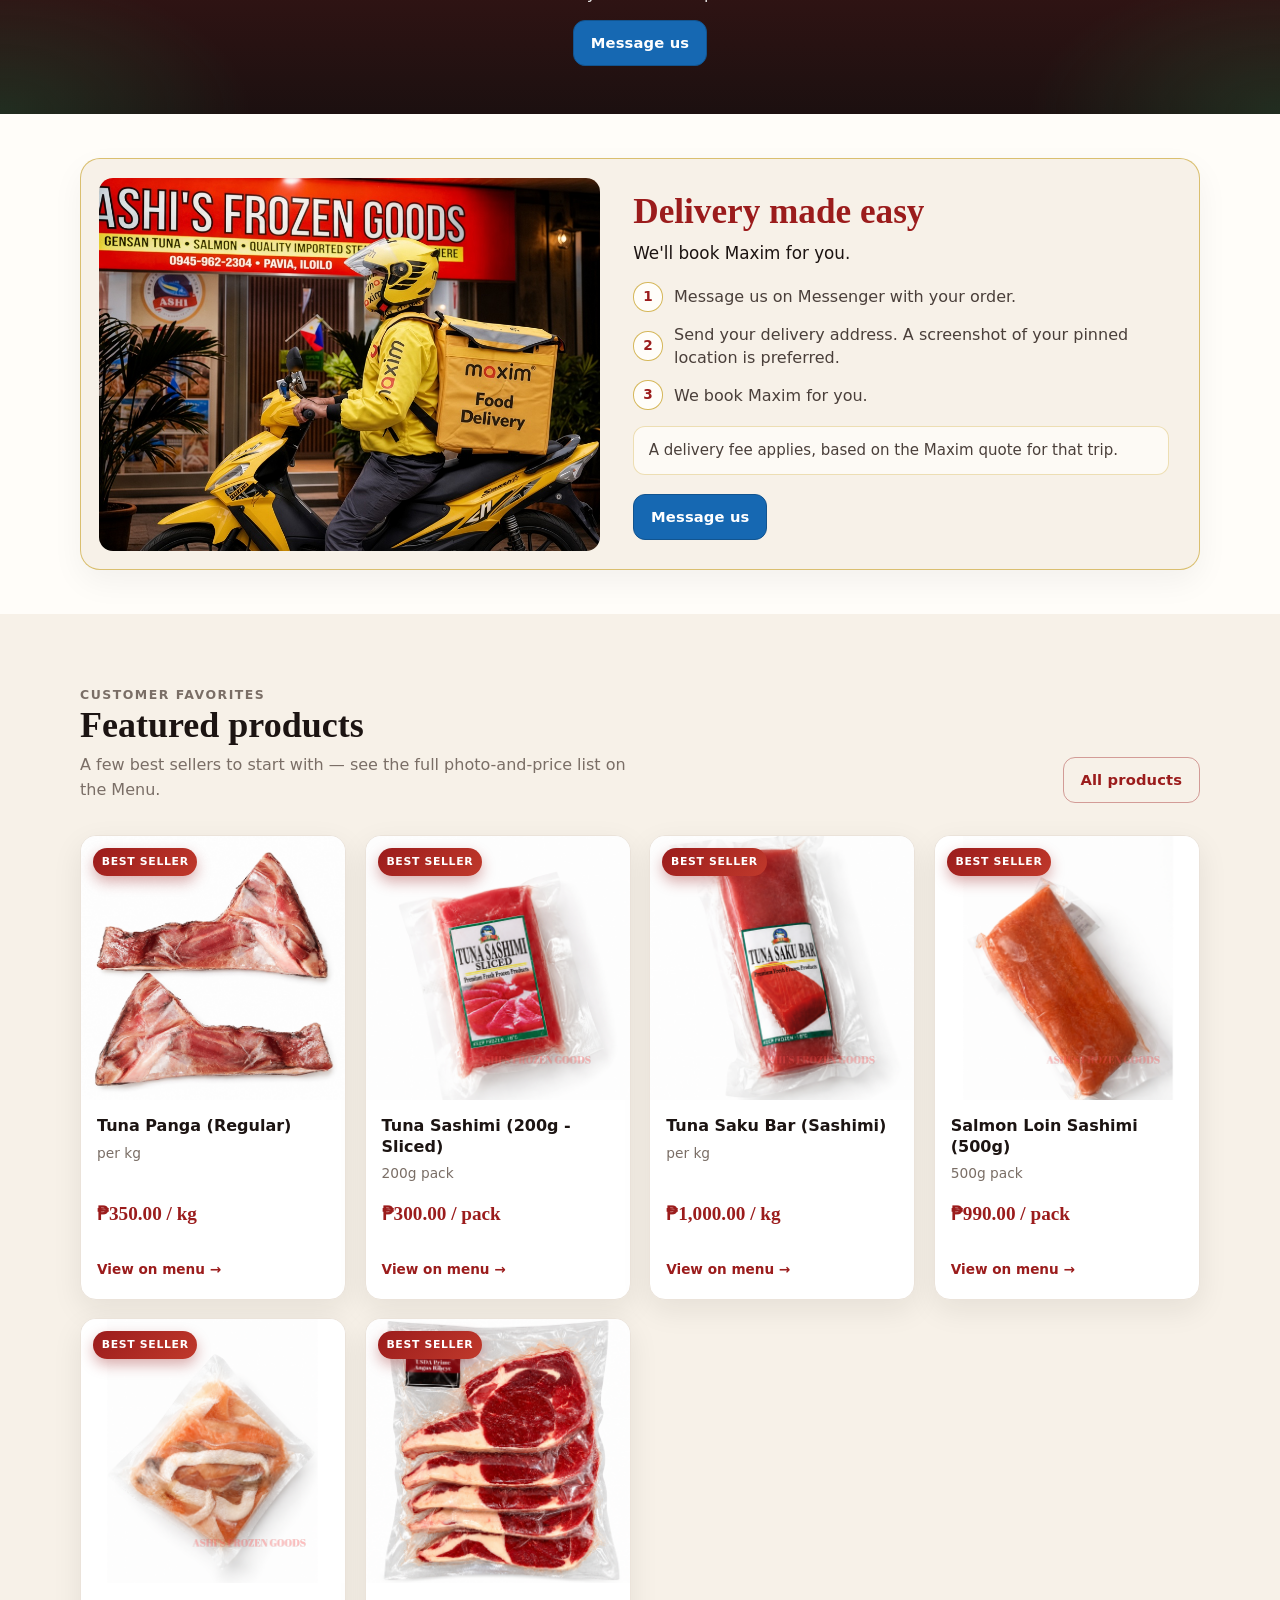
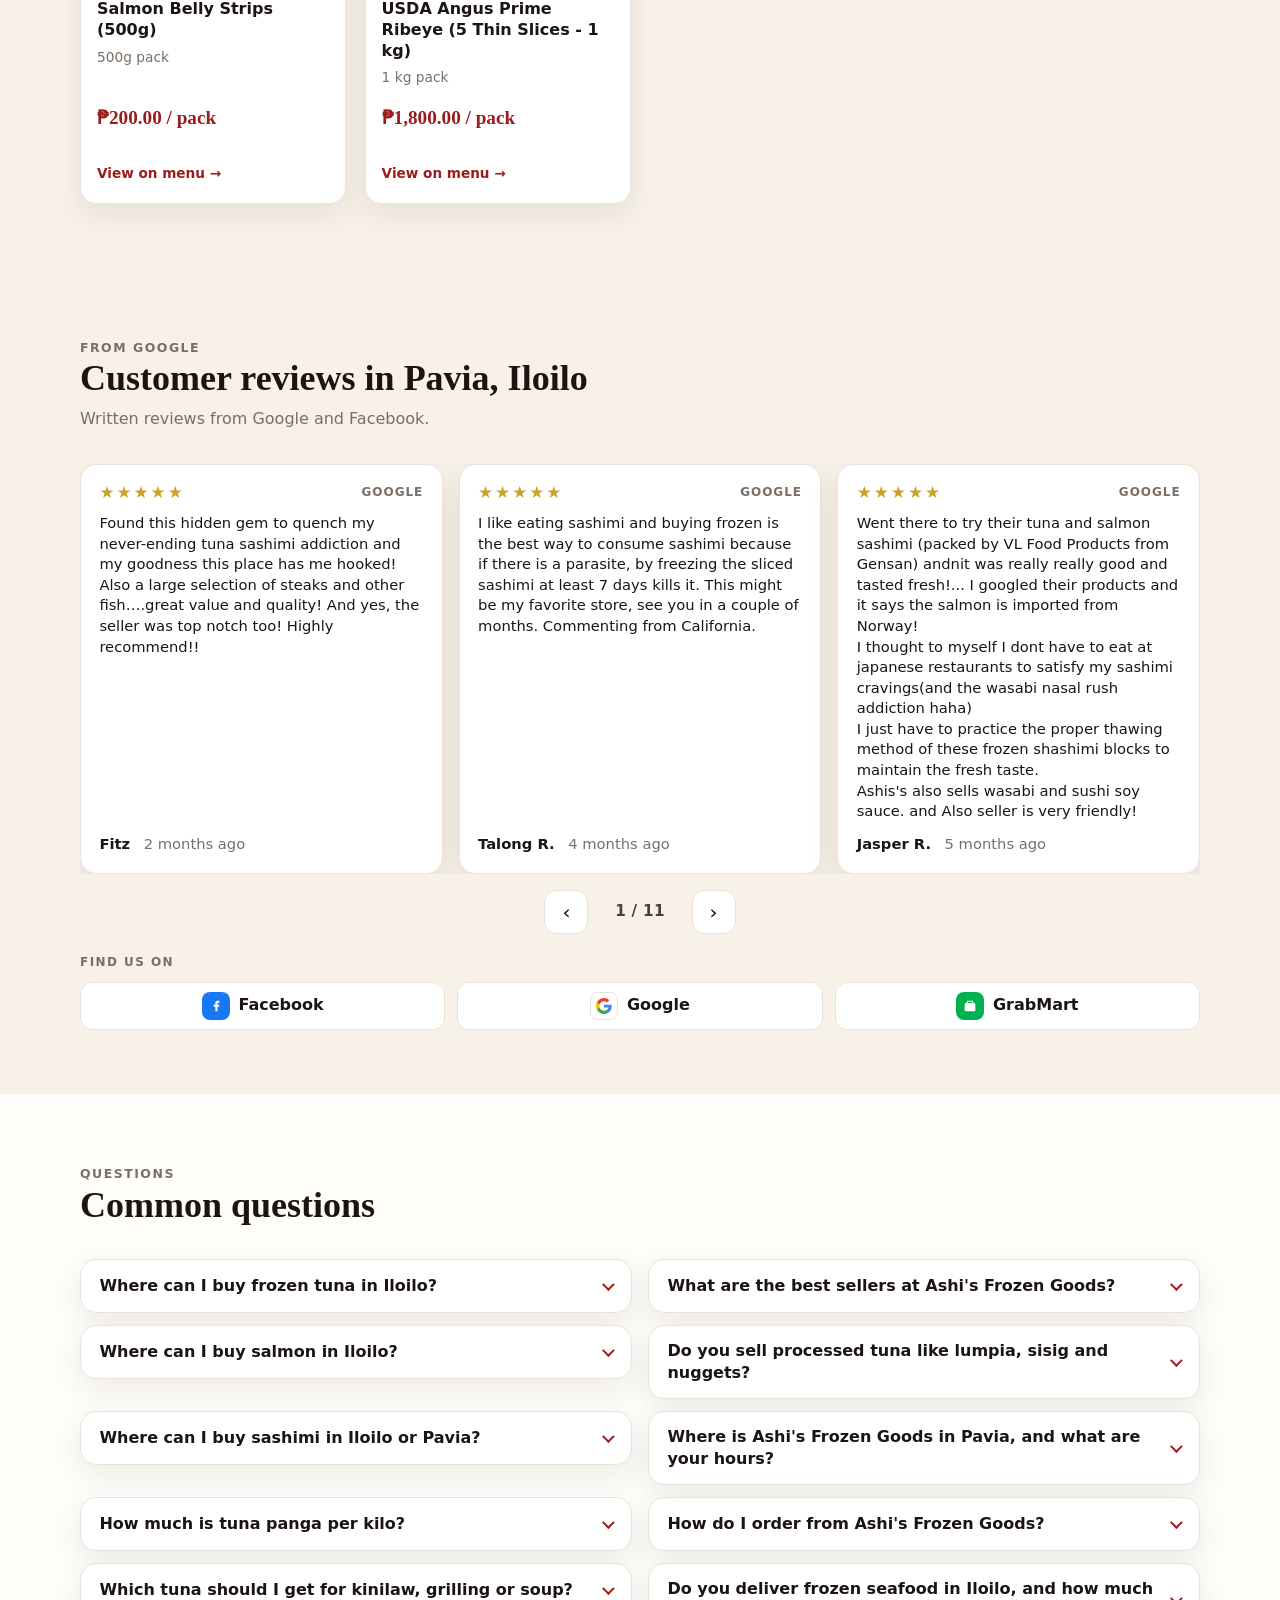
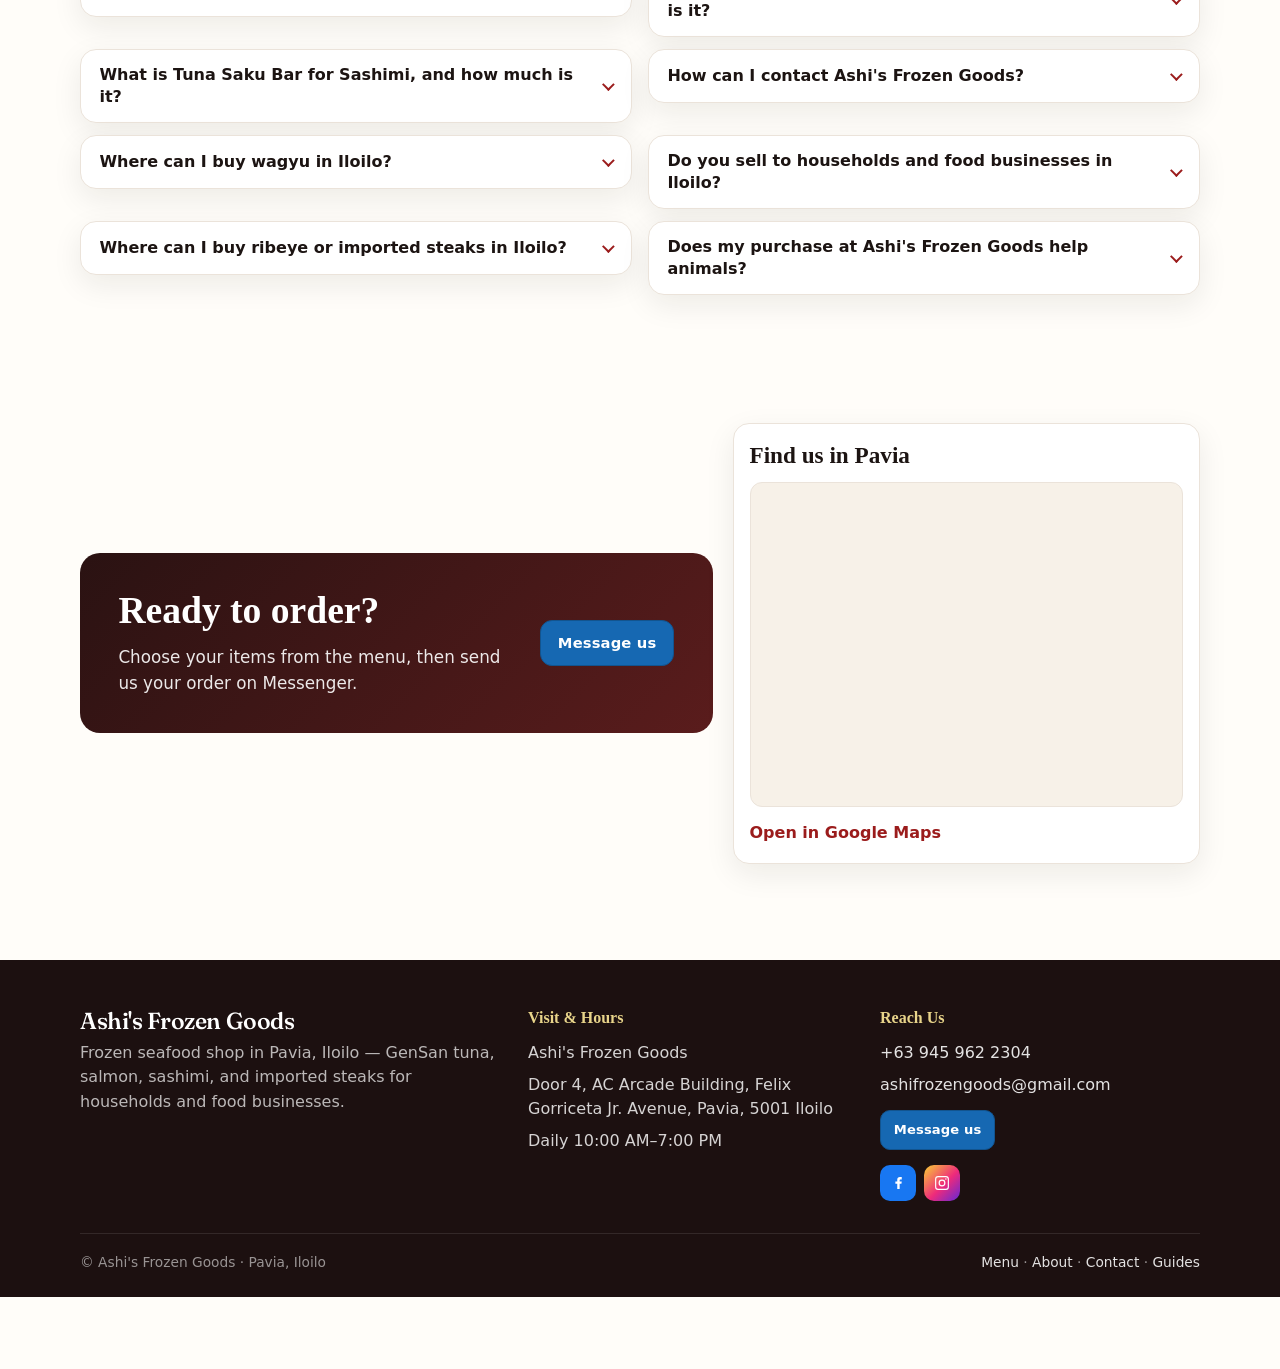
==== commit 0d6497c0: "Publish the sashimi tuna guide and a Guides index. Add the first weekly article, link it from the fo" ====
--- a/index.html
+++ b/index.html
@@ -57,7 +57,12 @@
           "opens": "10:00",
           "closes": "19:00"
         },
-        "description": "Frozen seafood shop in Pavia, Iloilo offering GenSan tuna, salmon, sashimi, and imported steaks for households and food businesses."
+        "description": "Frozen seafood shop in Pavia, Iloilo offering GenSan tuna, salmon, sashimi, and imported steaks for households and food businesses.",
+        "image": "https://ashifrozengoods.com/images/hero-storefront.jpg",
+        "logo": "https://ashifrozengoods.com/images/logo.png",
+        "hasMap": "https://www.google.com/maps/place/?q=/g/11v17h7l9x",
+        "priceRange": "₱₱",
+        "areaServed": ["Pavia", "Iloilo", "Iloilo City"]
       },
       {
         "@type": "WebSite",
@@ -239,6 +244,7 @@
         <a href="menu/">Menu</a>
         <a href="about/">About</a>
         <a href="contact/">Contact</a>
+        <a href="guides/">Guides</a>
       </nav>
       <div class="header-actions">
         <a class="btn btn-messenger" href="https://m.me/ashifrozengoods" target="_blank" rel="noopener" aria-label="Message us on Messenger"><span class="btn-label-full">Message us</span><span class="btn-label-short">Messenger</span></a>
@@ -958,7 +964,7 @@
     </div>
     <div class="container footer-bottom">
       <span>© Ashi's Frozen Goods · Pavia, Iloilo</span>
-      <span><a href="menu/">Menu</a> · <a href="about/">About</a> · <a href="contact/">Contact</a></span>
+      <span><a href="menu/">Menu</a> · <a href="about/">About</a> · <a href="contact/">Contact</a> · <a href="guides/">Guides</a></span>
     </div>
   </footer>
   <a class="messenger-fab" href="https://m.me/ashifrozengoods" target="_blank" rel="noopener" aria-label="Message us on Messenger">
--- a/css/styles.css
+++ b/css/styles.css
@@ -509,6 +509,78 @@
   max-width: 42rem;
 }
 .prose h2 { margin-top: 1.8rem; }
+.prose h3 { margin-top: 1.25rem; margin-bottom: 0.4rem; color: var(--red-dark); font-size: 1.15rem; }
+.guide-callout,
+.guide-takeaways,
+.guide-nap {
+  background: var(--cream);
+  border: 1px solid rgba(201, 162, 39, 0.55);
+  border-radius: var(--radius);
+  padding: 1.15rem 1.25rem;
+  margin: 0 0 1.35rem;
+}
+.guide-callout p:last-child,
+.guide-takeaways ul,
+.guide-nap p:last-child { margin-bottom: 0; }
+.guide-kicker {
+  margin: 0 0 0.4rem;
+  color: var(--red);
+  font-size: 0.78rem;
+  font-weight: 800;
+  letter-spacing: 0.12em;
+  text-transform: uppercase;
+}
+.guide-products {
+  display: grid;
+  grid-template-columns: 1fr 1fr;
+  gap: 1rem;
+  margin: 1rem 0 1.35rem;
+}
+.guide-products figure { margin: 0; }
+.guide-products img {
+  width: 100%;
+  height: auto;
+  aspect-ratio: 4 / 3;
+  object-fit: cover;
+  border-radius: 12px;
+  border: 1px solid var(--line);
+}
+.guide-products figcaption {
+  margin-top: 0.4rem;
+  font-size: 0.85rem;
+  color: var(--ink-soft);
+}
+.guide-dl { margin: 0.5rem 0 1.2rem; }
+.guide-dl dt { font-weight: 700; color: var(--red-dark); }
+.guide-dl dd { margin: 0.15rem 0 0.8rem; }
+.guide-card {
+  display: grid;
+  grid-template-columns: 140px 1fr;
+  gap: 1rem;
+  align-items: center;
+  background: var(--card);
+  border: 1px solid var(--line);
+  border-radius: var(--radius);
+  box-shadow: var(--shadow);
+  padding: 0.85rem;
+  color: inherit;
+  text-decoration: none;
+  max-width: 42rem;
+}
+.guide-card:hover { color: inherit; border-color: var(--gold); }
+.guide-card img {
+  width: 140px;
+  height: 105px;
+  object-fit: cover;
+  border-radius: 10px;
+}
+.guide-card h2 { margin: 0 0 0.35rem; font-size: 1.25rem; color: var(--red-dark); }
+.guide-card p { margin: 0; color: var(--ink-soft); }
+@media (max-width: 560px) {
+  .guide-products,
+  .guide-card { grid-template-columns: 1fr; }
+  .guide-card img { width: 100%; height: auto; aspect-ratio: 16 / 9; }
+}
 .about-advocacy {
   display: block;
   margin: 1.15rem auto 1.35rem;
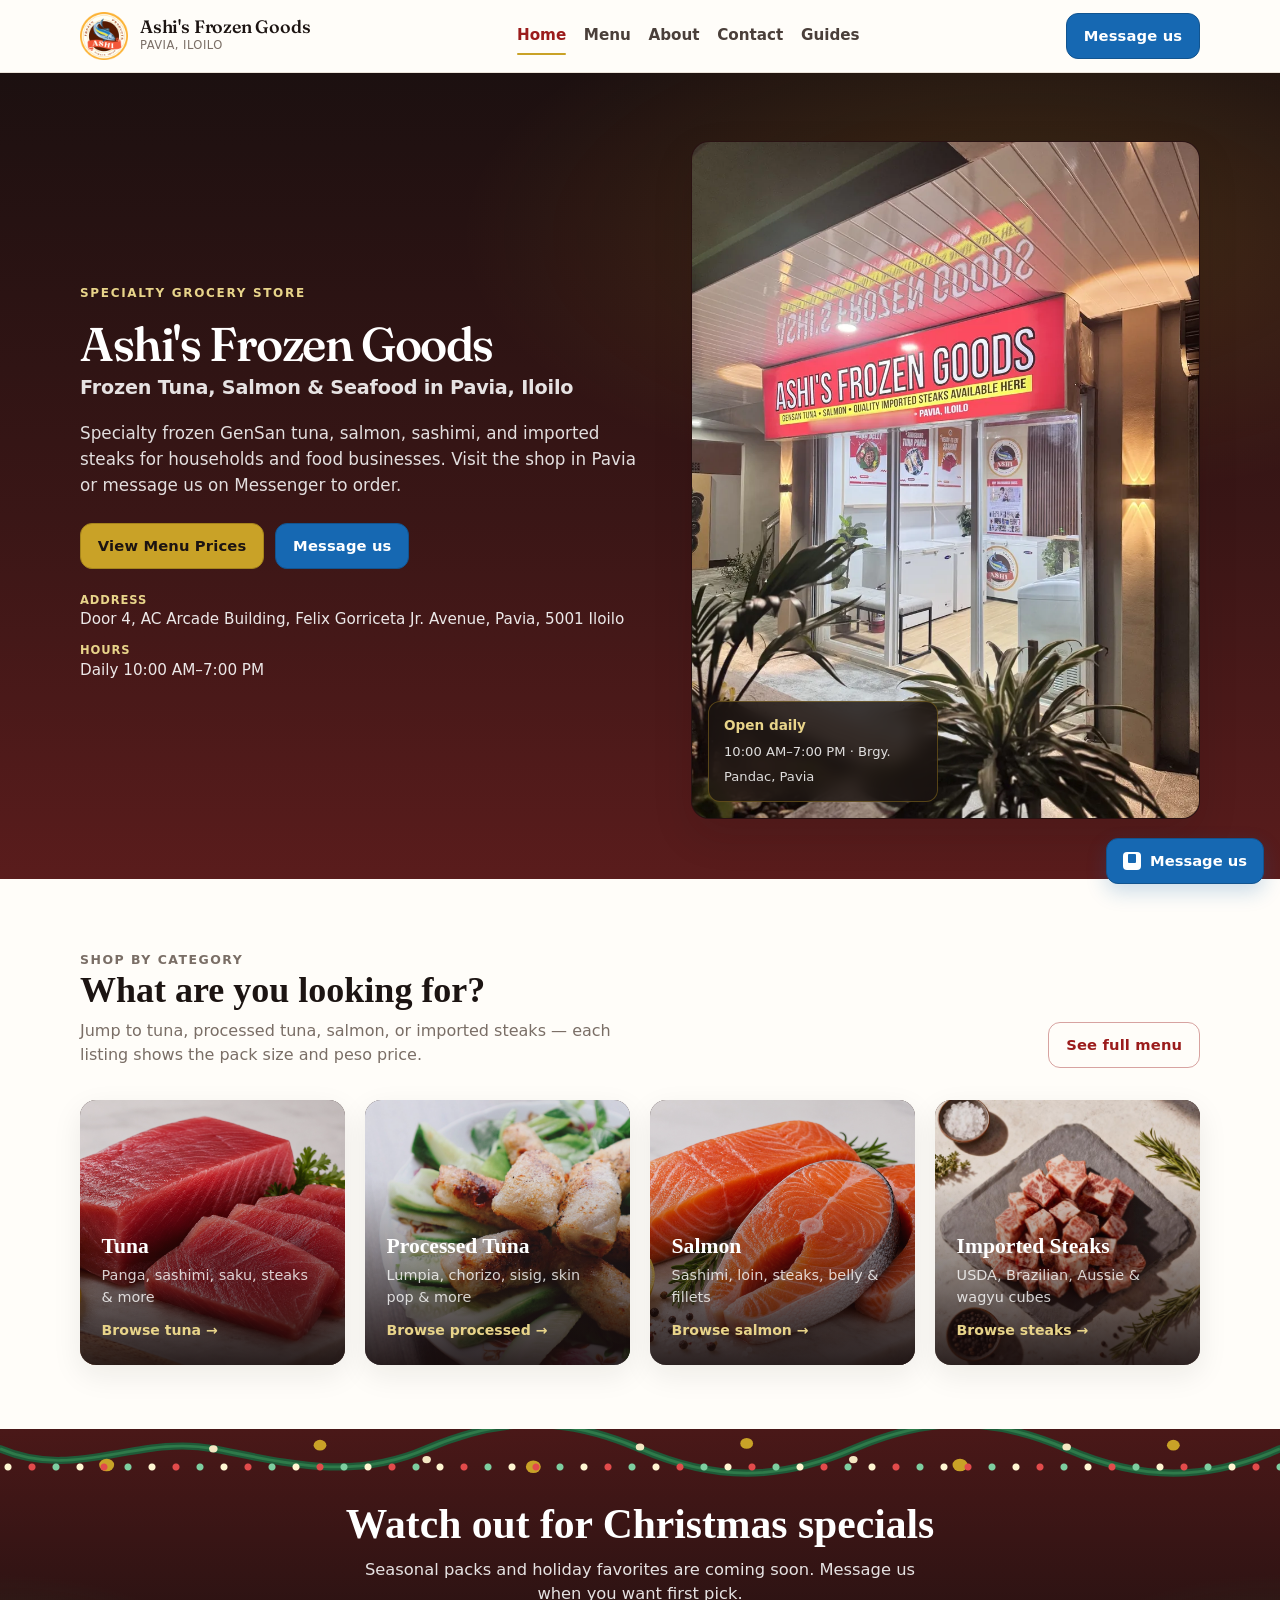
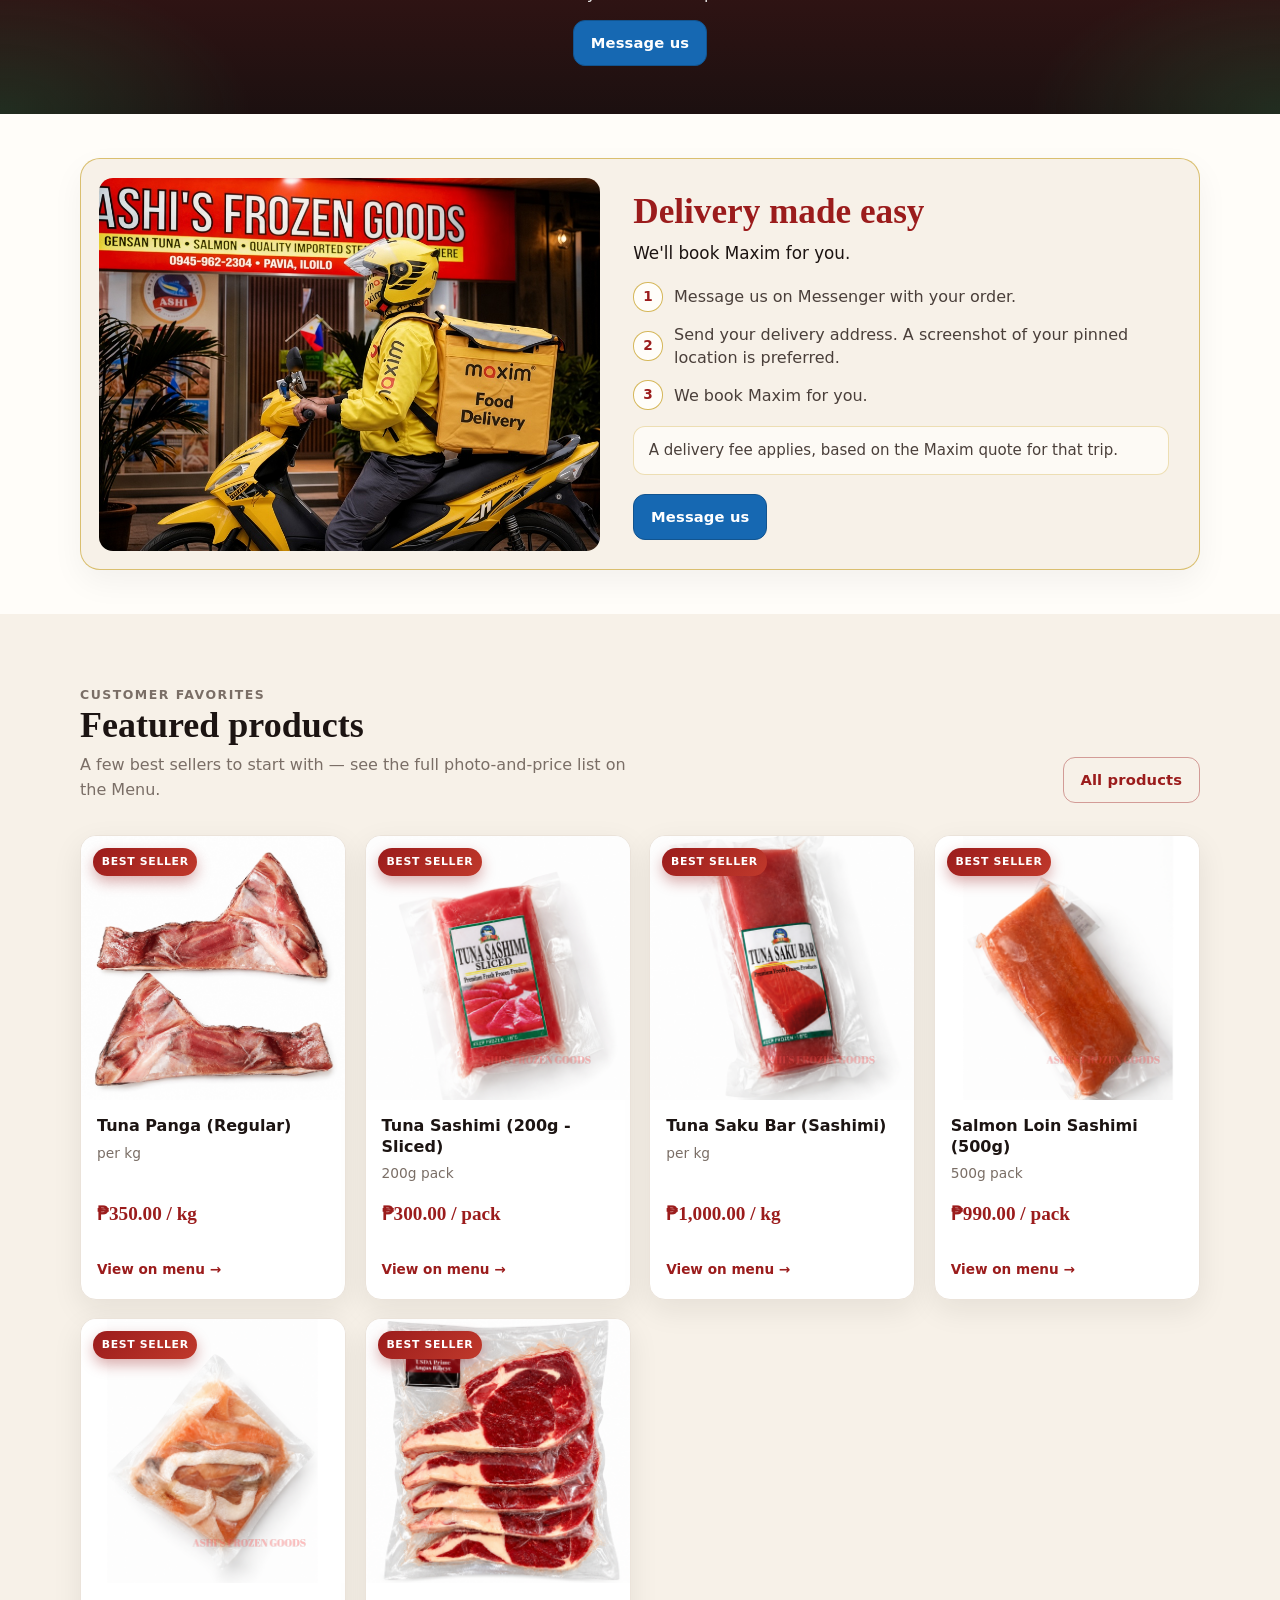
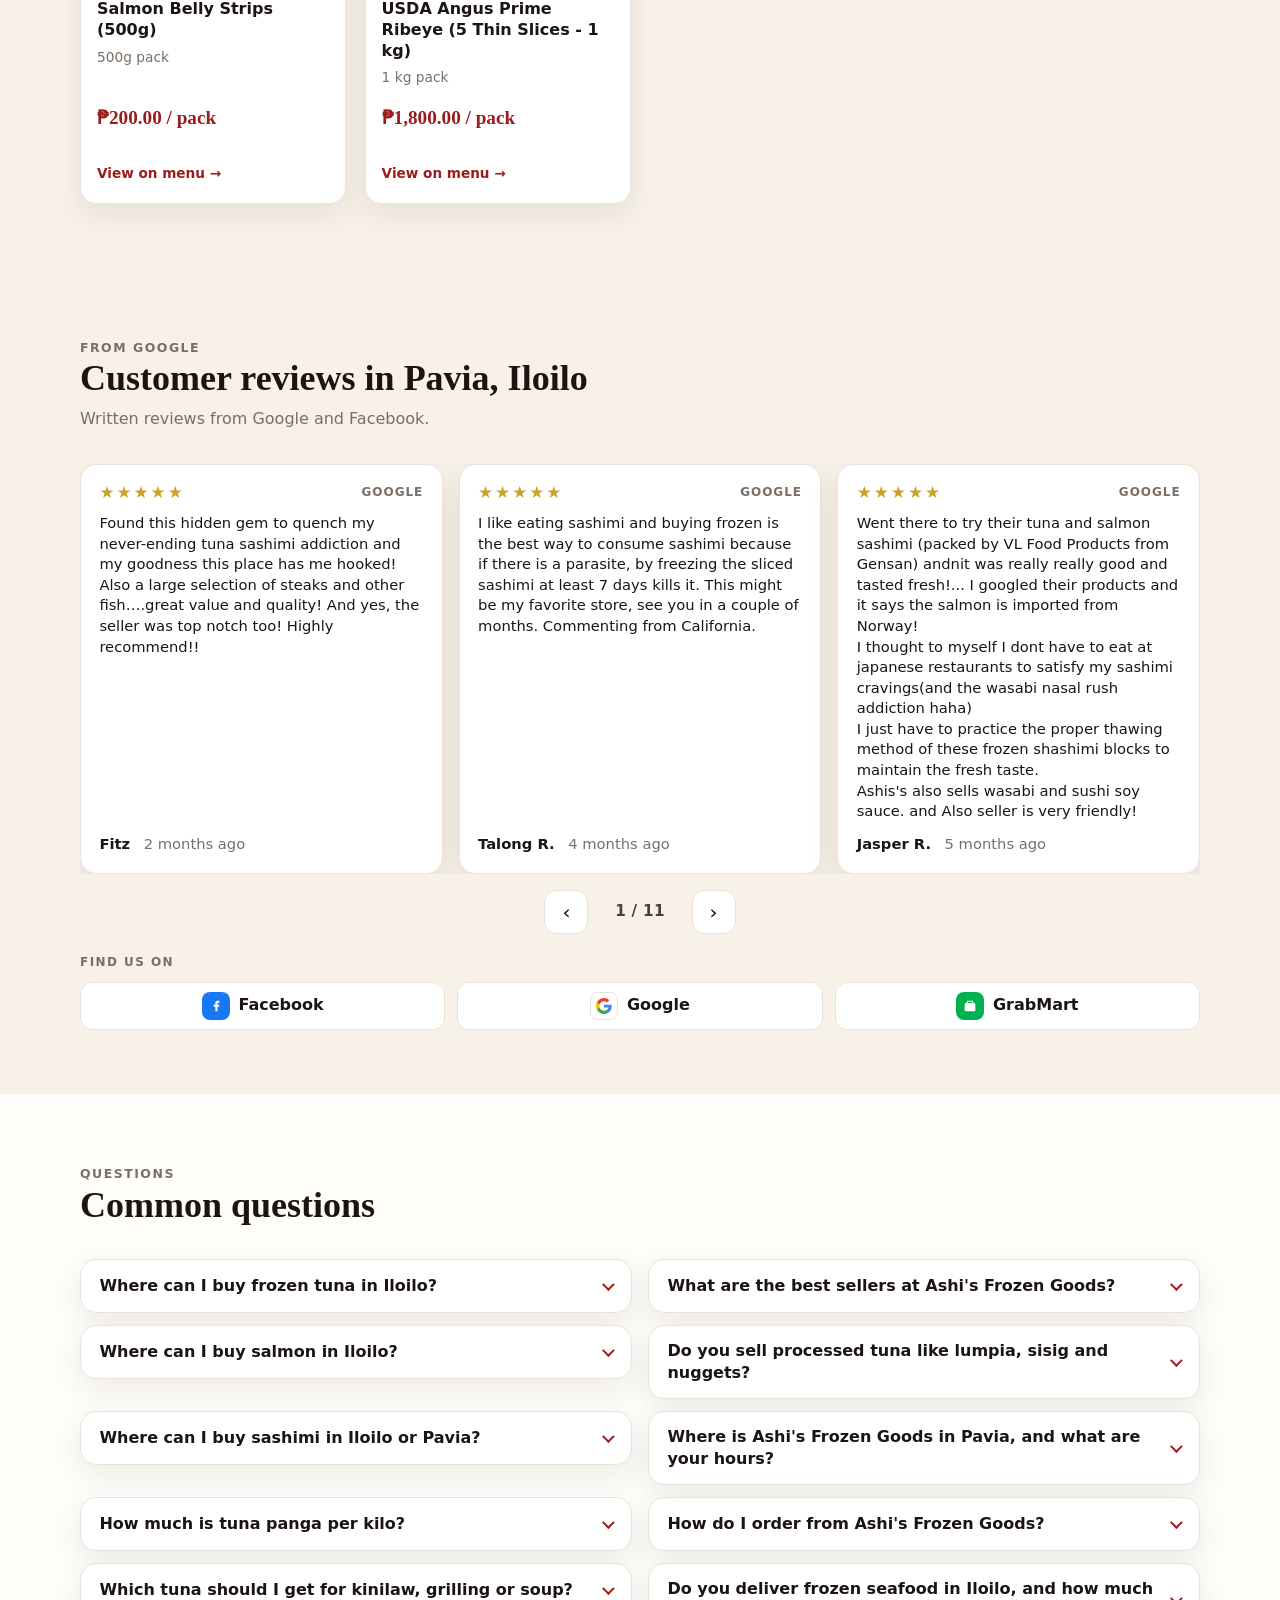
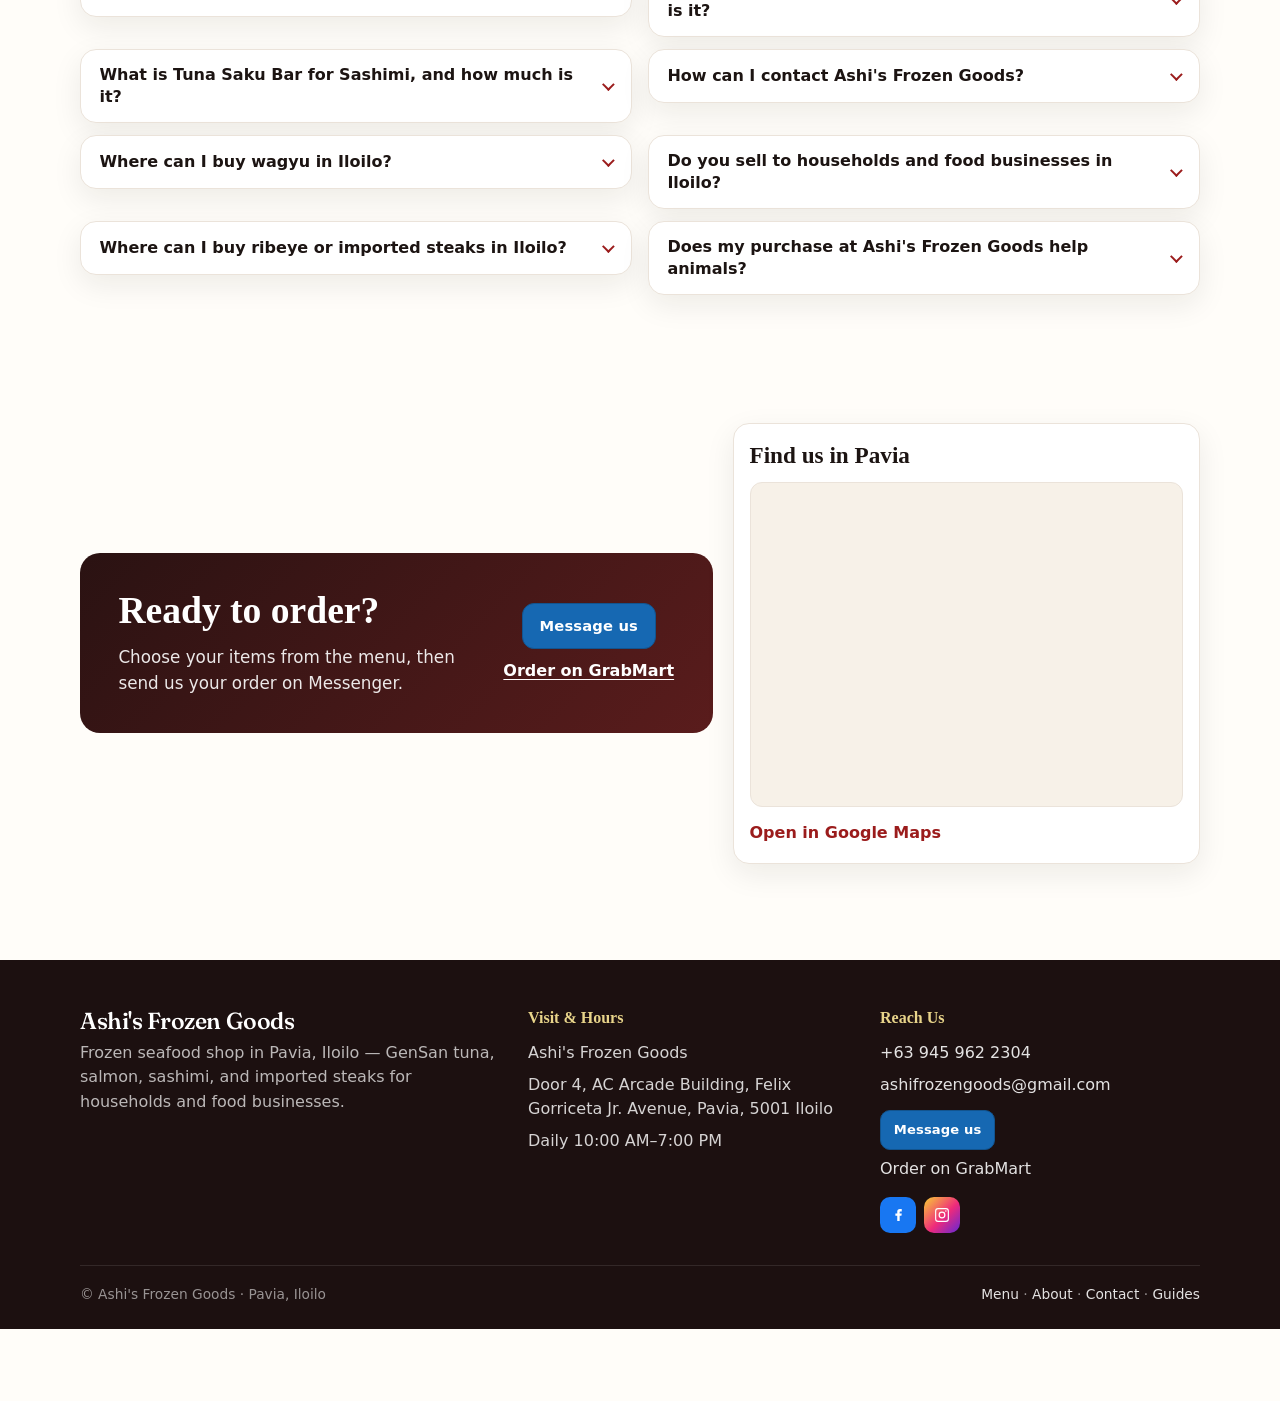
==== commit ffac986f: "Rewrite the sashimi guide and add GrabMart ordering links. Use the shorter article with licensed sto" ====
--- a/index.html
+++ b/index.html
@@ -22,7 +22,7 @@
   <link rel="preconnect" href="https://fonts.googleapis.com">
   <link rel="preconnect" href="https://fonts.gstatic.com" crossorigin>
   <link href="https://fonts.googleapis.com/css2?family=Fraunces:opsz,wght@9..144,500;9..144,600&amp;display=swap" rel="stylesheet">
-  <link rel="stylesheet" href="css/styles.css?v=faq3">
+  <link rel="stylesheet" href="css/styles.css?v=guides2">
   <script type="application/ld+json">
   {
     "@context": "https://schema.org",
@@ -36,7 +36,8 @@
         "telephone": "+63-945-962-2304",
         "sameAs": [
           "https://www.facebook.com/ashifrozengoods",
-          "https://www.instagram.com/ashifrozengoods/"
+          "https://www.instagram.com/ashifrozengoods/",
+          "https://r.grab.com/o/6n6B3mAr"
         ],
         "address": {
           "@type": "PostalAddress",
@@ -62,7 +63,11 @@
         "logo": "https://ashifrozengoods.com/images/logo.png",
         "hasMap": "https://www.google.com/maps/place/?q=/g/11v17h7l9x",
         "priceRange": "₱₱",
-        "areaServed": ["Pavia", "Iloilo", "Iloilo City"]
+        "areaServed": ["Pavia", "Iloilo", "Iloilo City"],
+        "potentialAction": {
+          "@type": "OrderAction",
+          "target": "https://r.grab.com/o/6n6B3mAr"
+        }
       },
       {
         "@type": "WebSite",
@@ -187,7 +192,7 @@
         "name": "How do I order from Ashi's Frozen Goods?",
         "acceptedAnswer": {
           "@type": "Answer",
-          "text": "Browse the Menu and choose your items. Message us on Messenger with each product name and how many packs or kilos you need. Tell us if you'll pick up at the shop in Pavia or want delivery."
+          "text": "Browse the Menu and choose your items. Message us on Messenger with each product name and how many packs or kilos you need. Tell us if you'll pick up at the shop in Pavia or want delivery. You can also order on GrabMart."
         }
       },
       {
@@ -195,7 +200,7 @@
         "name": "Do you deliver frozen seafood in Iloilo, and how much is it?",
         "acceptedAnswer": {
           "@type": "Answer",
-          "text": "Yes. Message Ashi's Frozen Goods with your order, your address, and a screenshot of your pinned location. We'll book a Maxim rider for you. The delivery fee is based on Maxim's quote for your trip."
+          "text": "Yes. Message Ashi's Frozen Goods with your order, your address, and a screenshot of your pinned location. We'll book a Maxim rider for you. The delivery fee is based on Maxim's quote for your trip. You can also order on GrabMart."
         }
       },
       {
@@ -897,10 +902,11 @@
               <li>Message us on <a href="https://m.me/ashifrozengoods" target="_blank" rel="noopener">Messenger</a> with each product name and how many packs or kilos you need.</li>
               <li>Tell us if you'll pick up at the shop in Pavia or want delivery.</li>
             </ol>
+            <p>You can also <a href="https://r.grab.com/o/6n6B3mAr" target="_blank" rel="noopener">order on GrabMart</a>.</p>
           </details>
           <details class="faq-item">
             <summary>Do you deliver frozen seafood in Iloilo, and how much is it?</summary>
-            <p>Yes. Message Ashi's Frozen Goods with your order, your address, and a screenshot of your pinned location. We'll book a Maxim rider for you. The delivery fee is based on Maxim's quote for your trip.</p>
+            <p>Yes. Message Ashi's Frozen Goods with your order, your address, and a screenshot of your pinned location. We'll book a Maxim rider for you. The delivery fee is based on Maxim's quote for your trip. You can also <a href="https://r.grab.com/o/6n6B3mAr" target="_blank" rel="noopener">order on GrabMart</a>.</p>
           </details>
           <details class="faq-item">
             <summary>How can I contact Ashi's Frozen Goods?</summary>
@@ -924,7 +930,10 @@
           <div class="order-cta">
             <h2>Ready to order?</h2>
             <p>Choose your items from the menu, then send us your order on Messenger.</p>
-            <a class="btn btn-messenger" href="https://m.me/ashifrozengoods" target="_blank" rel="noopener" aria-label="Message us on Messenger">Message us</a>
+            <div class="order-cta-actions">
+              <a class="btn btn-messenger" href="https://m.me/ashifrozengoods" target="_blank" rel="noopener" aria-label="Message us on Messenger">Message us</a>
+              <a class="order-grab" href="https://r.grab.com/o/6n6B3mAr" target="_blank" rel="noopener">Order on GrabMart</a>
+            </div>
           </div>
         </div>
         <div class="home-map">
@@ -958,6 +967,7 @@
           <li><a href="tel:+639459622304">+63 945 962 2304</a></li>
           <li><a href="mailto:ashifrozengoods@gmail.com">ashifrozengoods@gmail.com</a></li>
           <li><a class="btn btn-messenger btn-sm" href="https://m.me/ashifrozengoods" target="_blank" rel="noopener" aria-label="Message us on Messenger" style="width:auto;display:inline-flex;margin-top:0.35rem;">Message us</a></li>
+          <li><a href="https://r.grab.com/o/6n6B3mAr" target="_blank" rel="noopener">Order on GrabMart</a></li>
           <li class="social-links"><a class="social-link social-facebook" href="https://www.facebook.com/ashifrozengoods" target="_blank" rel="noopener" aria-label="Facebook"><svg viewBox="0 0 24 24" aria-hidden="true" focusable="false"><path fill="currentColor" d="M14.5 4H17v3.2h-2.1c-.5 0-.7.3-.7.8V10H17l-.4 3.1h-2.4V20h-3.2v-6.9H8.5V10h2.5V7.4C11 5.2 12.2 4 14.5 4z"/></svg></a><a class="social-link social-instagram" href="https://www.instagram.com/ashifrozengoods/" target="_blank" rel="noopener" aria-label="Instagram"><svg viewBox="0 0 24 24" aria-hidden="true" focusable="false"><path fill="currentColor" d="M12 7.4A4.6 4.6 0 1 0 12 16.6 4.6 4.6 0 0 0 12 7.4zm0 7.6a3 3 0 1 1 0-6 3 3 0 0 1 0 6z"/><path fill="currentColor" d="M17.3 2.8H6.7A3.9 3.9 0 0 0 2.8 6.7v10.6a3.9 3.9 0 0 0 3.9 3.9h10.6a3.9 3.9 0 0 0 3.9-3.9V6.7a3.9 3.9 0 0 0-3.9-3.9zm2.4 14.5a2.4 2.4 0 0 1-2.4 2.4H6.7a2.4 2.4 0 0 1-2.4-2.4V6.7a2.4 2.4 0 0 1 2.4-2.4h10.6a2.4 2.4 0 0 1 2.4 2.4v10.6z"/><circle cx="17.2" cy="6.8" r="1" fill="currentColor"/></svg></a></li>
         </ul>
       </div>
--- a/css/styles.css
+++ b/css/styles.css
@@ -576,6 +576,22 @@
 }
 .guide-card h2 { margin: 0 0 0.35rem; font-size: 1.25rem; color: var(--red-dark); }
 .guide-card p { margin: 0; color: var(--ink-soft); }
+.guide-figure { margin: 1.25rem 0 1.5rem; }
+.guide-figure img {
+  width: 100%;
+  height: auto;
+  border-radius: 12px;
+  border: 1px solid var(--line);
+}
+.guide-figure figcaption { margin-top: 0.45rem; color: var(--ink-soft); font-size: 0.9rem; }
+.guide-credit { display: block; margin-top: 0.15rem; font-size: 0.78rem; color: var(--muted); }
+.guide-credit a { color: inherit; text-decoration: underline; }
+.btn-on-dark {
+  background: transparent;
+  color: #fff;
+  border-color: rgba(255, 255, 255, 0.45);
+}
+.btn-on-dark:hover { background: rgba(255, 255, 255, 0.12); color: #fff; }
 @media (max-width: 560px) {
   .guide-products,
   .guide-card { grid-template-columns: 1fr; }
@@ -1049,11 +1065,24 @@
   line-height: 1.6;
   color: rgba(255, 255, 255, 0.9);
 }
-.visit-grid .order-cta .btn {
+.visit-grid .order-cta-actions {
   grid-column: 2;
   grid-row: 1 / span 2;
+  display: flex;
+  flex-direction: column;
+  align-items: flex-start;
+  gap: 0.65rem;
+}
+.visit-grid .order-cta .btn {
   align-self: center;
 }
+.order-grab {
+  color: #fff;
+  font-weight: 700;
+  text-decoration: underline;
+  text-underline-offset: 0.18em;
+}
+.order-grab:hover { color: var(--gold-light); }
 .home-map {
   background: var(--card);
   border: 1px solid var(--line);
@@ -1092,6 +1121,7 @@
   .visit-grid .order-cta h2 { margin: 0 0 0.7rem; }
   .visit-grid .order-cta p { margin: 0 0 1.25rem; }
   .visit-grid .order-cta .btn { margin-top: 0; }
+  .visit-grid .order-cta-actions { margin-top: 0.15rem; }
   .cat-grid { grid-template-columns: 1fr; }
   .header-inner { gap: 0.55rem; }
   .brand { min-width: 0; flex: 1 1 auto; }
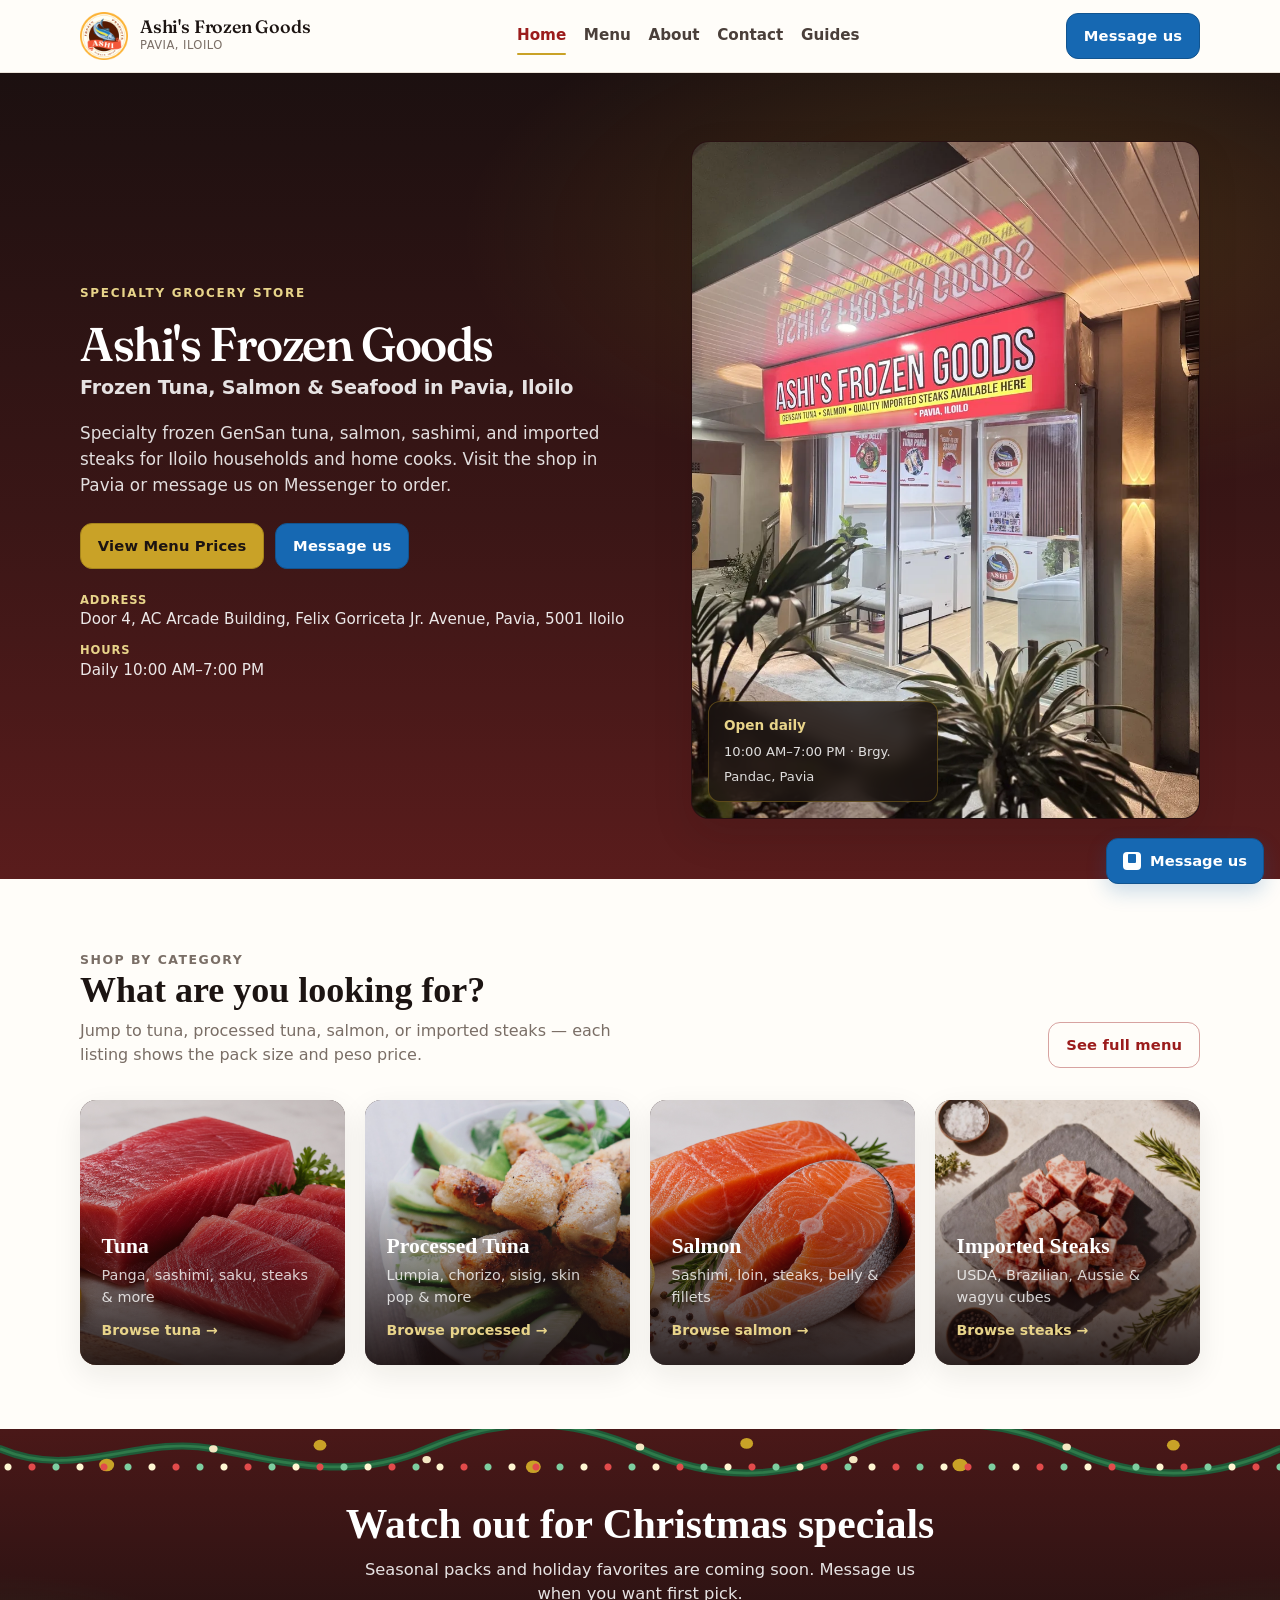
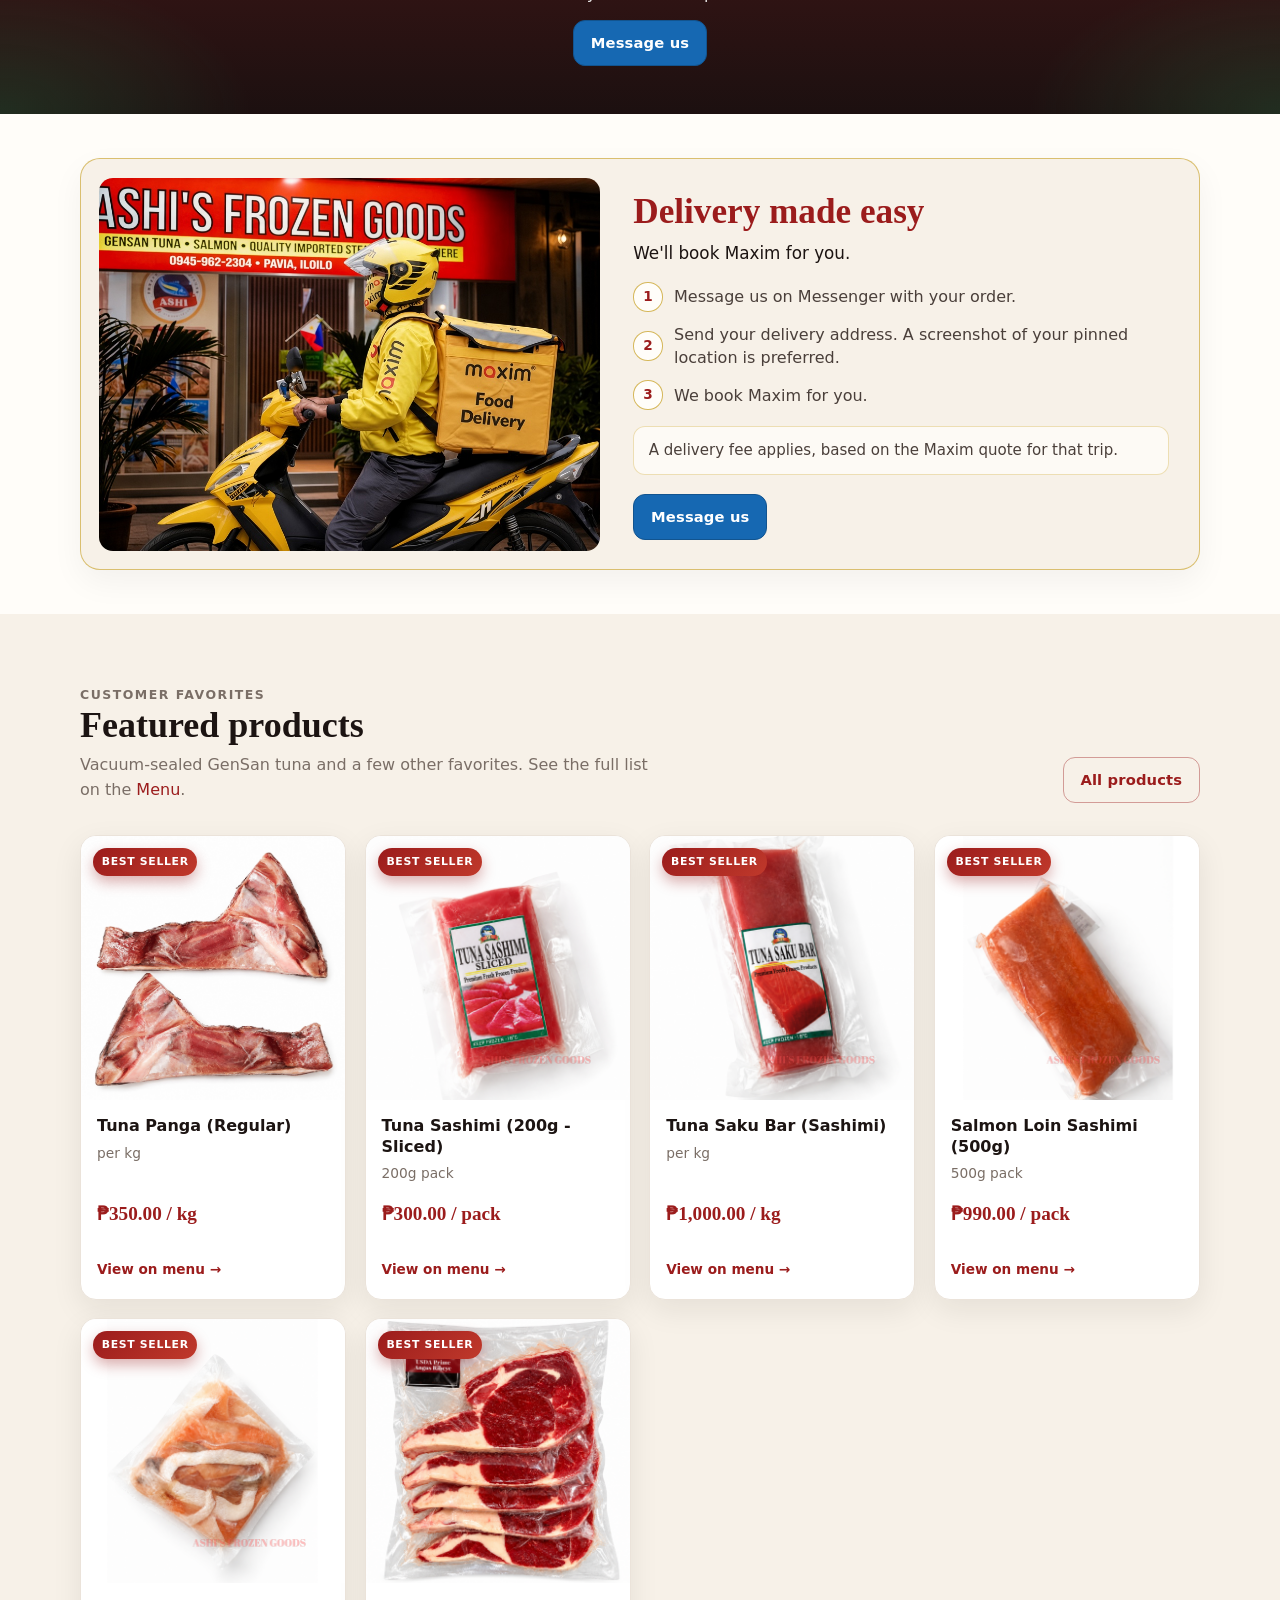
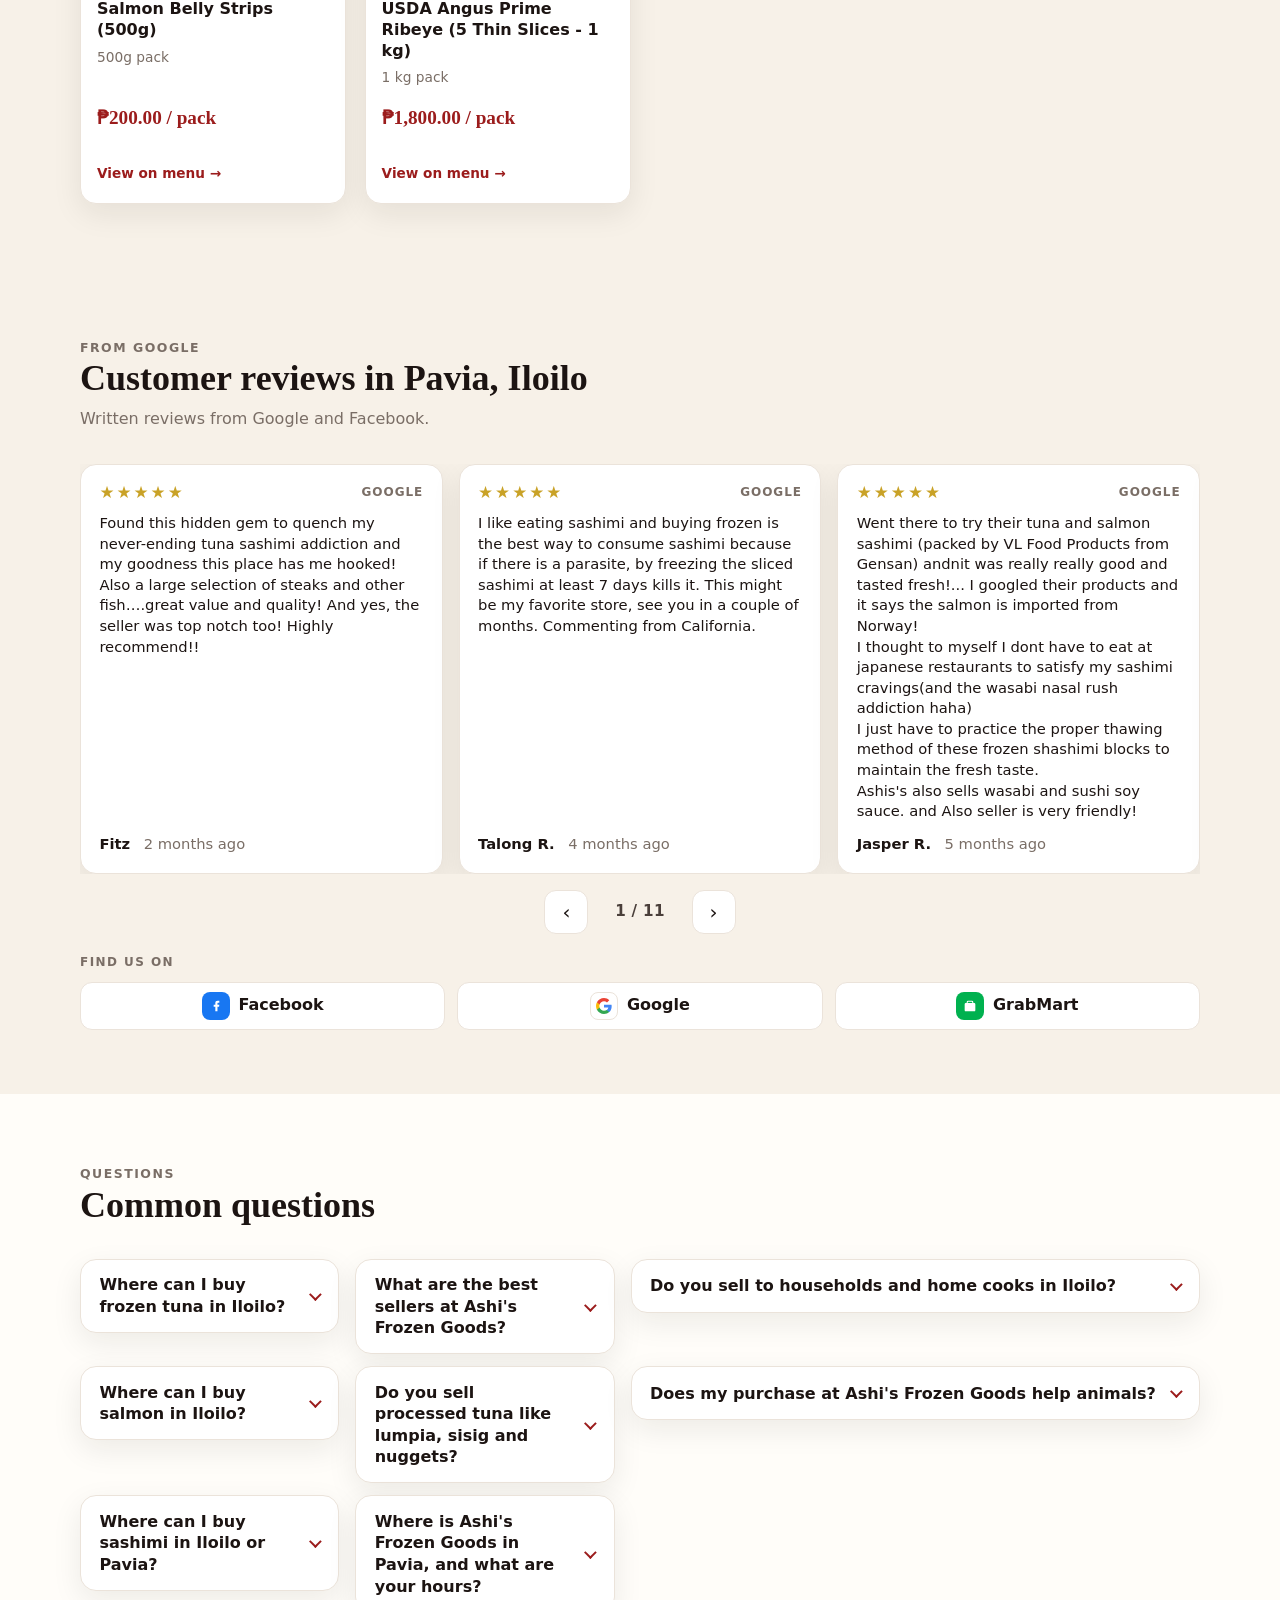
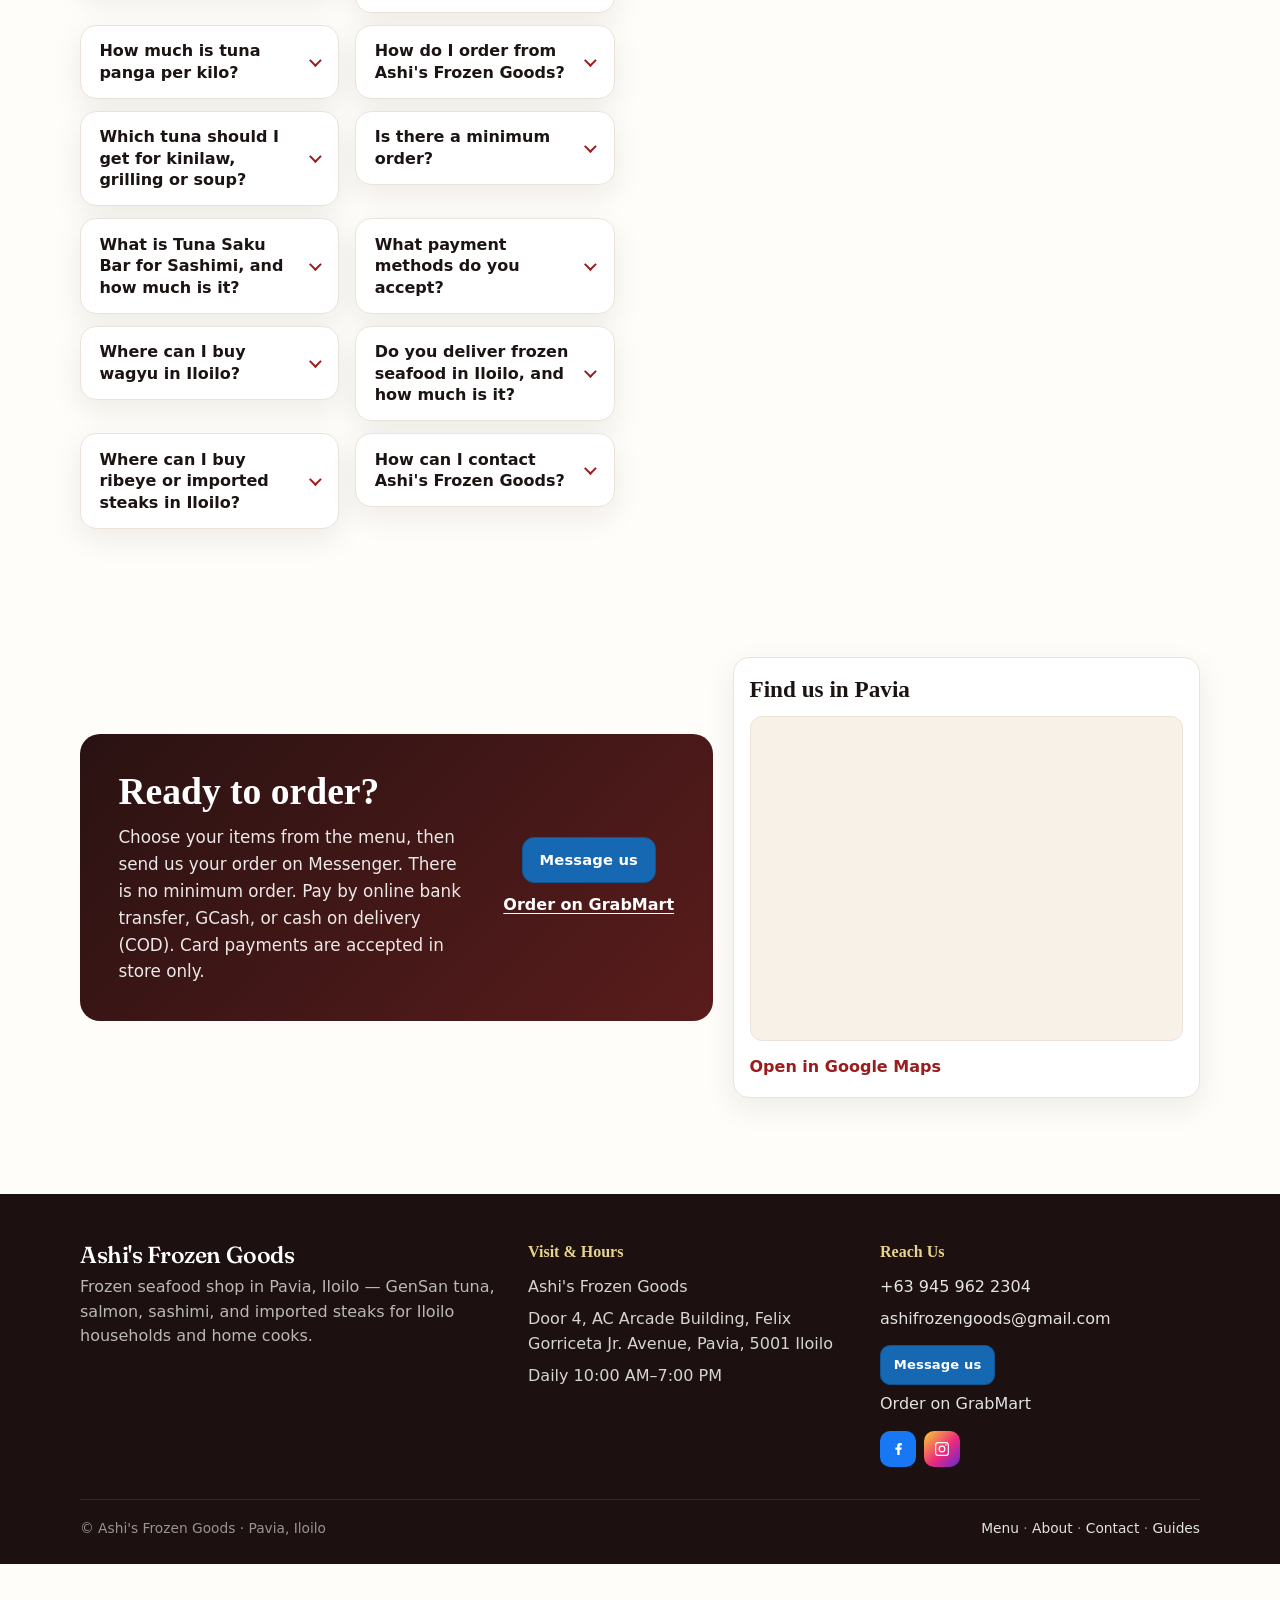
==== commit cbb3fb3f: "Publish the approved SEO updates and Facebook reels. Use the current GrabMart link, add menu product" ====
--- a/index.html
+++ b/index.html
@@ -12,17 +12,17 @@
   <meta charset="utf-8">
   <meta name="viewport" content="width=device-width, initial-scale=1">
   <title>Ashi's Frozen Goods — Frozen Tuna, Salmon &amp; Seafood in Pavia, Iloilo</title>
-  <meta name="description" content="Ashi's Frozen Goods in Pavia, Iloilo. Frozen GenSan tuna, salmon, sashimi, and imported steaks for households and food businesses. See prices and message us on Messenger.">
+  <meta name="description" content="Ashi's Frozen Goods in Pavia, Iloilo. Frozen GenSan tuna, salmon, sashimi, and imported steaks for Iloilo households and home cooks. See prices and message us on Messenger.">
   <link rel="canonical" href="https://ashifrozengoods.com/">
   <meta property="og:title" content="Ashi's Frozen Goods — Frozen Tuna, Salmon &amp; Seafood in Pavia, Iloilo">
-  <meta property="og:description" content="Ashi's Frozen Goods in Pavia, Iloilo. Frozen GenSan tuna, salmon, sashimi, and imported steaks for households and food businesses. See prices and message us on Messenger.">
+  <meta property="og:description" content="Ashi's Frozen Goods in Pavia, Iloilo. Frozen GenSan tuna, salmon, sashimi, and imported steaks for Iloilo households and home cooks. See prices and message us on Messenger.">
   <meta property="og:url" content="https://ashifrozengoods.com/">
   <meta property="og:image" content="https://ashifrozengoods.com/images/banner.jpg">
   <meta property="og:type" content="website">
   <link rel="preconnect" href="https://fonts.googleapis.com">
   <link rel="preconnect" href="https://fonts.gstatic.com" crossorigin>
   <link href="https://fonts.googleapis.com/css2?family=Fraunces:opsz,wght@9..144,500;9..144,600&amp;display=swap" rel="stylesheet">
-  <link rel="stylesheet" href="css/styles.css?v=guides2">
+  <link rel="stylesheet" href="css/styles.css?v=seo1">
   <script type="application/ld+json">
   {
     "@context": "https://schema.org",
@@ -58,7 +58,7 @@
           "opens": "10:00",
           "closes": "19:00"
         },
-        "description": "Frozen seafood shop in Pavia, Iloilo offering GenSan tuna, salmon, sashimi, and imported steaks for households and food businesses.",
+        "description": "Frozen seafood shop in Pavia, Iloilo offering GenSan tuna, salmon, sashimi, and imported steaks for Iloilo households and home cooks.",
         "image": "https://ashifrozengoods.com/images/hero-storefront.jpg",
         "logo": "https://ashifrozengoods.com/images/logo.png",
         "hasMap": "https://www.google.com/maps/place/?q=/g/11v17h7l9x",
@@ -112,7 +112,7 @@
         "name": "Where can I buy salmon in Iloilo?",
         "acceptedAnswer": {
           "@type": "Answer",
-          "text": "Ashi's Frozen Goods in Pavia, near Iloilo City, sells salmon sashimi, loin, steaks, fillets, poke, belly and salmon head. Current prices include: Salmon Sashimi, sliced 200g, ₱500 Salmon Loin Sashimi, 500g, ₱990 Salmon Fillet Portion, 3 slices, 500g, ₱750 Salmon Fillet Slab, 1.6 to 2.0 kg, ₱1,450/kg Salmon Steak, 5 to 6 slices, 1 kg, ₱1,450 Salmon Poke, 500g, ₱380 Salmon Belly Strips, 500g, ₱200 Salmon Belly Whole, 500 to 600g, ₱850/kg Salmon Head, 400 to 500g, ₱250/kg Visit the shop, or message us on Messenger to order."
+          "text": "Ashi's Frozen Goods in Pavia, near Iloilo City, sells salmon sashimi, loin, steaks, fillets, poke, belly and salmon head. See current pack sizes and prices on the Menu. Visit the shop, or message us on Messenger to order."
         }
       },
       {
@@ -120,7 +120,7 @@
         "name": "Where can I buy sashimi in Iloilo or Pavia?",
         "acceptedAnswer": {
           "@type": "Answer",
-          "text": "Ashi's Frozen Goods in Brgy. Pandac, Pavia sells both tuna and salmon sashimi: Tuna Sashimi, sliced 200g, ₱300 Tuna Saku Bar for Sashimi, ₱1,000/kg Salmon Sashimi, sliced 200g, ₱500 Salmon Loin Sashimi, 500g, ₱990 We're open daily from 10:00 AM to 7:00 PM. Pick up at the shop, or order on Messenger."
+          "text": "Ashi's Frozen Goods in Brgy. Pandac, Pavia sells both tuna and salmon sashimi, including pre-sliced packs and a tuna saku bar. See current prices on the Menu. We're open daily from 10:00 AM to 7:00 PM. Pick up at the shop, or order on Messenger."
         }
       },
       {
@@ -128,7 +128,7 @@
         "name": "How much is tuna panga per kilo?",
         "acceptedAnswer": {
           "@type": "Answer",
-          "text": "At Ashi's Frozen Goods, tuna panga is sold per kilo: Tuna Panga (Regular), ₱350/kg Tuna Panga Yellowfin, ₱500/kg Tuna Panga Bigeye, ₱550/kg Tuna Panga (Soup Pack), ₱400/kg You can pick up in Pavia or order on Messenger."
+          "text": "Tuna panga is sold per kilo at Ashi's Frozen Goods. Regular, Yellowfin, Bigeye, and the Soup Pack are listed on the Menu. You can pick up in Pavia or order on Messenger."
         }
       },
       {
@@ -136,7 +136,7 @@
         "name": "Which tuna should I get for kinilaw, grilling or soup?",
         "acceptedAnswer": {
           "@type": "Answer",
-          "text": "Kinilaw: Tuna Cubes (500g), ₱350 Grilling: Tuna Panga, from ₱350/kg (Regular) to ₱550/kg (Bigeye) Soup: Tuna Panga Soup Pack, ₱400/kg Sashimi: Tuna Saku Bar for Sashimi, ₱1,000/kg, or pre-sliced Tuna Sashimi, 200g, ₱300 We also have Tuna Belly Yellowfin at ₱650/kg, and Tuna Crazy Cut (500g) at ₱350."
+          "text": "For kinilaw, choose Tuna Cubes. For grilling, choose Tuna Panga. For soup, choose the Tuna Panga Soup Pack. For sashimi, choose Tuna Saku Bar for Sashimi or pre-sliced Tuna Sashimi. We also have Tuna Belly Yellowfin and Tuna Crazy Cut. See current prices on the Menu."
         }
       },
       {
@@ -144,7 +144,7 @@
         "name": "What is Tuna Saku Bar for Sashimi, and how much is it?",
         "acceptedAnswer": {
           "@type": "Answer",
-          "text": "Tuna Saku Bar for Sashimi is a sashimi-cut block, sold at ₱1,000/kg at Ashi's Frozen Goods in Pavia. If you prefer it already sliced, Tuna Sashimi is ₱300 for a 200g pack. Message us on Messenger, or visit the shop."
+          "text": "Tuna Saku Bar for Sashimi is a sashimi-cut block at Ashi's Frozen Goods in Pavia. If you prefer it already sliced, choose Tuna Sashimi. See the current price on the Menu. Message us on Messenger, or visit the shop."
         }
       },
       {
@@ -152,7 +152,7 @@
         "name": "Where can I buy wagyu in Iloilo?",
         "acceptedAnswer": {
           "@type": "Answer",
-          "text": "Ashi's Frozen Goods in Pavia, near Iloilo City, sells Japanese Saikoro Wagyu Cubes: 250g, ₱550 1 kg, ₱1,850 Visit the shop or message us on Messenger to order."
+          "text": "Ashi's Frozen Goods in Pavia, near Iloilo City, sells Japanese Saikoro Wagyu Cubes in a 250g pack and a 1 kg pack. See current prices on the Menu. Visit the shop or message us on Messenger to order."
         }
       },
       {
@@ -160,7 +160,7 @@
         "name": "Where can I buy ribeye or imported steaks in Iloilo?",
         "acceptedAnswer": {
           "@type": "Answer",
-          "text": "Ashi's Frozen Goods in Pavia, near Iloilo City, sells imported steaks to cook at home: USDA Angus Prime Ribeye, ₱1,800 (5 thin slices, 1 kg) or ₱1,900 (2 thick slices, 1 kg) Brazilian Ribeye, ₱1,400 (5 thin slices, 1 kg) or ₱1,500 (2 thick slices, 1 kg) Australian T-bone, ₱1,450 (5 thin slices, 1 kg) Australian Porterhouse, ₱1,450 (5 thin slices, 1 kg) Brazilian Tenderloin, ₱950 (2 to 3 slices, 500g) We also have Japanese Saikoro Wagyu Cubes, from ₱550 for 250g. Drop by the shop, or order on Messenger."
+          "text": "Ashi's Frozen Goods in Pavia, near Iloilo City, sells imported steaks to cook at home: USDA Angus Prime Ribeye, Brazilian Ribeye, Australian T-bone, Australian Porterhouse, and Brazilian Tenderloin. We also have Japanese Saikoro Wagyu Cubes. See current prices on the Menu. Drop by the shop, or order on Messenger."
         }
       },
       {
@@ -168,7 +168,7 @@
         "name": "What are the best sellers at Ashi's Frozen Goods?",
         "acceptedAnswer": {
           "@type": "Answer",
-          "text": "Our customers' favorites: Tuna Panga Bigeye, ₱550/kg Tuna Saku Bar for Sashimi, ₱1,000/kg Tuna Sashimi, sliced 200g, ₱300 Salmon Sashimi, sliced 200g, ₱500 Tuna Lumpia, 36 pcs, ₱400 Tuna Sisig and Tuna Embotido, ₱95 per pack USDA Angus Prime Ribeye, from ₱1,800/kg Brazilian Ribeye, from ₱1,400/kg Japanese Saikoro Wagyu Cubes, from ₱550 for 250g"
+          "text": "Favorites include Tuna Panga Bigeye, Tuna Saku Bar for Sashimi, Tuna Sashimi, Salmon Sashimi, Tuna Lumpia, Tuna Sisig, Tuna Embotido, USDA Angus Prime Ribeye, Brazilian Ribeye, and Japanese Saikoro Wagyu Cubes. See current prices on the Menu."
         }
       },
       {
@@ -176,7 +176,7 @@
         "name": "Do you sell processed tuna like lumpia, sisig and nuggets?",
         "acceptedAnswer": {
           "@type": "Answer",
-          "text": "Yes. Ashi's Frozen Goods has ready-to-cook tuna favorites: Tuna Lumpia, 36 pcs, ₱400 Tuna Sisig, Tuna Embotido, Tuna Chorizo, Tuna Tocino, Tuna Ham & Cheese, Tunarizo, Tuna Nuggets and Tuna Bola-Bola, ₱95 per pack Tuna Skin Pop, Regular or Spicy, ₱120 per pack Tuna Dayok, ₱150 per bottle Browse the Menu, then message us on Messenger or visit the shop in Pavia."
+          "text": "Yes. Ashi's Frozen Goods has tuna packs to cook at home, including lumpia, sisig, embotido, chorizo, tocino, ham and cheese, tunarizo, nuggets, bola-bola, skin pop, and dayok. Browse the Menu, then message us on Messenger or visit the shop in Pavia."
         }
       },
       {
@@ -192,7 +192,23 @@
         "name": "How do I order from Ashi's Frozen Goods?",
         "acceptedAnswer": {
           "@type": "Answer",
-          "text": "Browse the Menu and choose your items. Message us on Messenger with each product name and how many packs or kilos you need. Tell us if you'll pick up at the shop in Pavia or want delivery. You can also order on GrabMart."
+          "text": "There is no minimum order. Browse the Menu and choose your items. Message us on Messenger with each product name and how many packs or kilos you need. Tell us if you'll pick up at the shop in Pavia or want delivery. Pay by online bank transfer, GCash, or cash on delivery (COD). Card payments are accepted in store only. You can also order on GrabMart."
+        }
+      },
+      {
+        "@type": "Question",
+        "name": "Is there a minimum order?",
+        "acceptedAnswer": {
+          "@type": "Answer",
+          "text": "No. There is no minimum order at Ashi's Frozen Goods."
+        }
+      },
+      {
+        "@type": "Question",
+        "name": "What payment methods do you accept?",
+        "acceptedAnswer": {
+          "@type": "Answer",
+          "text": "You can pay by online bank transfer, GCash, or cash on delivery (COD). Card payments are accepted in store only."
         }
       },
       {
@@ -213,10 +229,10 @@
       },
       {
         "@type": "Question",
-        "name": "Do you sell to households and food businesses in Iloilo?",
-        "acceptedAnswer": {
-          "@type": "Answer",
-          "text": "Yes. Ashi's Frozen Goods sells GenSan tuna, salmon, sashimi and imported steaks for households and food businesses. Browse the Menu for current pack sizes and prices, then visit the shop in Pavia or message us on Messenger to order."
+        "name": "Do you sell to households and home cooks in Iloilo?",
+        "acceptedAnswer": {
+          "@type": "Answer",
+          "text": "Yes. Ashi's Frozen Goods sells GenSan tuna, salmon, sashimi and imported steaks for Iloilo households and home cooks. Browse the Menu for current pack sizes and prices, then visit the shop in Pavia or message us on Messenger to order."
         }
       },
       {
@@ -265,7 +281,7 @@
         <div class="hero-copy">
           <p class="hero-kicker">Specialty grocery store</p>
           <h1><span class="hero-brand">Ashi's Frozen Goods</span><span class="hero-subtitle">Frozen Tuna, Salmon &amp; Seafood in Pavia, Iloilo</span></h1>
-          <p class="hero-lead">Specialty frozen GenSan tuna, salmon, sashimi, and imported steaks for households and food businesses. Visit the shop in Pavia or message us on Messenger to order.</p>
+          <p class="hero-lead">Specialty frozen GenSan tuna, salmon, sashimi, and imported steaks for Iloilo households and home cooks. Visit the shop in Pavia or message us on Messenger to order.</p>
           <div class="hero-actions">
             <a class="btn btn-gold" href="menu/">View Menu Prices</a>
             <a class="btn btn-messenger" href="https://m.me/ashifrozengoods" target="_blank" rel="noopener" aria-label="Message us on Messenger">Message us</a>
@@ -394,7 +410,7 @@
           <div>
             <p class="section-kicker">Customer favorites</p>
             <h2>Featured products</h2>
-            <p>A few best sellers to start with — see the full photo-and-price list on the Menu.</p>
+            <p>Vacuum-sealed GenSan tuna and a few other favorites. See the full list on the <a href="menu/">Menu</a>.</p>
           </div>
           <a class="btn btn-outline" href="menu/">All products</a>
         </div>
@@ -769,7 +785,7 @@
                 <span class="reviews-platform-mark reviews-platform-google" aria-hidden="true"><svg viewBox="0 0 24 24" focusable="false"><path fill="#4285F4" d="M23.5 12.3c0-.8-.1-1.6-.2-2.3H12v4.4h6.5c-.3 1.5-1.1 2.8-2.4 3.6v3h3.9c2.3-2.1 3.5-5.2 3.5-8.7z"/><path fill="#34A853" d="M12 24c3.2 0 5.9-1.1 7.9-2.9l-3.9-3c-1.1.7-2.4 1.2-4 1.2-3.1 0-5.7-2.1-6.6-4.9H1.4v3.1C3.4 21.3 7.4 24 12 24z"/><path fill="#FBBC05" d="M5.4 14.4c-.2-.7-.4-1.4-.4-2.4s.1-1.7.4-2.4V6.5H1.4C.5 8.3 0 10.1 0 12s.5 3.7 1.4 5.5l4-3.1z"/><path fill="#EA4335" d="M12 4.8c1.7 0 3.3.6 4.5 1.8l3.4-3.4C17.9 1.2 15.2 0 12 0 7.4 0 3.4 2.7 1.4 6.5l4 3.1C6.3 6.8 8.9 4.8 12 4.8z"/></svg></span>
                 Google
               </a>
-              <a class="reviews-platform" href="https://r.grab.com/o/Fb6Jvyyy" target="_blank" rel="noopener">
+              <a class="reviews-platform" href="https://r.grab.com/o/6n6B3mAr" target="_blank" rel="noopener">
                 <span class="reviews-platform-mark reviews-platform-grab" aria-hidden="true"><svg viewBox="0 0 24 24" focusable="false"><path fill="currentColor" d="M7 7.5V6.2A2.2 2.2 0 0 1 9.2 4h5.6A2.2 2.2 0 0 1 17 6.2v1.3h1.2A1.8 1.8 0 0 1 20 9.3v8.9A1.8 1.8 0 0 1 18.2 20H5.8A1.8 1.8 0 0 1 4 18.2V9.3A1.8 1.8 0 0 1 5.8 7.5H7zm1.6 0h6.8V6.2a.6.6 0 0 0-.6-.6H9.2a.6.6 0 0 0-.6.6V7.5z"/></svg></span>
                 GrabMart
               </a>
@@ -794,102 +810,39 @@
           </details>
           <details class="faq-item">
             <summary>Where can I buy salmon in Iloilo?</summary>
-            <p>Ashi's Frozen Goods in Pavia, near Iloilo City, sells salmon sashimi, loin, steaks, fillets, poke, belly and salmon head. Current prices include:</p>
-            <ul>
-              <li>Salmon Sashimi, sliced 200g, ₱500</li>
-              <li>Salmon Loin Sashimi, 500g, ₱990</li>
-              <li>Salmon Fillet Portion, 3 slices, 500g, ₱750</li>
-              <li>Salmon Fillet Slab, 1.6 to 2.0 kg, ₱1,450/kg</li>
-              <li>Salmon Steak, 5 to 6 slices, 1 kg, ₱1,450</li>
-              <li>Salmon Poke, 500g, ₱380</li>
-              <li>Salmon Belly Strips, 500g, ₱200</li>
-              <li>Salmon Belly Whole, 500 to 600g, ₱850/kg</li>
-              <li>Salmon Head, 400 to 500g, ₱250/kg</li>
-            </ul>
-            <p>Visit the shop, or message us on <a href="https://m.me/ashifrozengoods" target="_blank" rel="noopener">Messenger</a> to order.</p>
+            <p>Ashi's Frozen Goods in Pavia, near Iloilo City, sells salmon sashimi, loin, steaks, fillets, poke, belly and salmon head. See current pack sizes and prices on the <a href="menu/">Menu</a>. Visit the shop, or message us on <a href="https://m.me/ashifrozengoods" target="_blank" rel="noopener">Messenger</a> to order.</p>
           </details>
           <details class="faq-item">
             <summary>Where can I buy sashimi in Iloilo or Pavia?</summary>
-            <p>Ashi's Frozen Goods in Brgy. Pandac, Pavia sells both tuna and salmon sashimi:</p>
-            <ul>
-              <li>Tuna Sashimi, sliced 200g, ₱300</li>
-              <li>Tuna Saku Bar for Sashimi, ₱1,000/kg</li>
-              <li>Salmon Sashimi, sliced 200g, ₱500</li>
-              <li>Salmon Loin Sashimi, 500g, ₱990</li>
-            </ul>
-            <p>We're open daily from 10:00 AM to 7:00 PM. Pick up at the shop, or order on <a href="https://m.me/ashifrozengoods" target="_blank" rel="noopener">Messenger</a>.</p>
+            <p>Ashi's Frozen Goods in Brgy. Pandac, Pavia sells both tuna and salmon sashimi, including pre-sliced packs and a tuna saku bar. See current prices on the <a href="menu/">Menu</a>. We're open daily from 10:00 AM to 7:00 PM. Pick up at the shop, or order on <a href="https://m.me/ashifrozengoods" target="_blank" rel="noopener">Messenger</a>.</p>
           </details>
           <details class="faq-item">
             <summary>How much is tuna panga per kilo?</summary>
-            <p>At Ashi's Frozen Goods, tuna panga is sold per kilo:</p>
-            <ul>
-              <li>Tuna Panga (Regular), ₱350/kg</li>
-              <li>Tuna Panga Yellowfin, ₱500/kg</li>
-              <li>Tuna Panga Bigeye, ₱550/kg</li>
-              <li>Tuna Panga (Soup Pack), ₱400/kg</li>
-            </ul>
-            <p>You can pick up in Pavia or order on <a href="https://m.me/ashifrozengoods" target="_blank" rel="noopener">Messenger</a>.</p>
+            <p>Tuna panga is sold per kilo at Ashi's Frozen Goods. Regular, Yellowfin, Bigeye, and the Soup Pack are listed on the <a href="menu/">Menu</a>. You can pick up in Pavia or order on <a href="https://m.me/ashifrozengoods" target="_blank" rel="noopener">Messenger</a>.</p>
           </details>
           <details class="faq-item">
             <summary>Which tuna should I get for kinilaw, grilling or soup?</summary>
-            <ul>
-              <li>Kinilaw: Tuna Cubes (500g), ₱350</li>
-              <li>Grilling: Tuna Panga, from ₱350/kg (Regular) to ₱550/kg (Bigeye)</li>
-              <li>Soup: Tuna Panga Soup Pack, ₱400/kg</li>
-              <li>Sashimi: Tuna Saku Bar for Sashimi, ₱1,000/kg, or pre-sliced Tuna Sashimi, 200g, ₱300</li>
-            </ul>
-            <p>We also have Tuna Belly Yellowfin at ₱650/kg, and Tuna Crazy Cut (500g) at ₱350.</p>
+            <p>For kinilaw, choose Tuna Cubes. For grilling, choose Tuna Panga. For soup, choose the Tuna Panga Soup Pack. For sashimi, choose Tuna Saku Bar for Sashimi or pre-sliced Tuna Sashimi. We also have Tuna Belly Yellowfin and Tuna Crazy Cut. See current prices on the <a href="menu/">Menu</a>.</p>
           </details>
           <details class="faq-item">
             <summary>What is Tuna Saku Bar for Sashimi, and how much is it?</summary>
-            <p>Tuna Saku Bar for Sashimi is a sashimi-cut block, sold at ₱1,000/kg at Ashi's Frozen Goods in Pavia. If you prefer it already sliced, Tuna Sashimi is ₱300 for a 200g pack. Message us on <a href="https://m.me/ashifrozengoods" target="_blank" rel="noopener">Messenger</a>, or visit the shop.</p>
+            <p>Tuna Saku Bar for Sashimi is a sashimi-cut block at Ashi's Frozen Goods in Pavia. If you prefer it already sliced, choose Tuna Sashimi. See the current price on the <a href="menu/">Menu</a>. Message us on <a href="https://m.me/ashifrozengoods" target="_blank" rel="noopener">Messenger</a>, or visit the shop.</p>
           </details>
           <details class="faq-item">
             <summary>Where can I buy wagyu in Iloilo?</summary>
-            <p>Ashi's Frozen Goods in Pavia, near Iloilo City, sells Japanese Saikoro Wagyu Cubes:</p>
-            <ul>
-              <li>250g, ₱550</li>
-              <li>1 kg, ₱1,850</li>
-            </ul>
-            <p>Visit the shop or message us on <a href="https://m.me/ashifrozengoods" target="_blank" rel="noopener">Messenger</a> to order.</p>
+            <p>Ashi's Frozen Goods in Pavia, near Iloilo City, sells Japanese Saikoro Wagyu Cubes in a 250g pack and a 1 kg pack. See current prices on the <a href="menu/">Menu</a>. Visit the shop or message us on <a href="https://m.me/ashifrozengoods" target="_blank" rel="noopener">Messenger</a> to order.</p>
           </details>
           <details class="faq-item">
             <summary>Where can I buy ribeye or imported steaks in Iloilo?</summary>
-            <p>Ashi's Frozen Goods in Pavia, near Iloilo City, sells imported steaks to cook at home:</p>
-            <ul>
-              <li>USDA Angus Prime Ribeye, ₱1,800 (5 thin slices, 1 kg) or ₱1,900 (2 thick slices, 1 kg)</li>
-              <li>Brazilian Ribeye, ₱1,400 (5 thin slices, 1 kg) or ₱1,500 (2 thick slices, 1 kg)</li>
-              <li>Australian T-bone, ₱1,450 (5 thin slices, 1 kg)</li>
-              <li>Australian Porterhouse, ₱1,450 (5 thin slices, 1 kg)</li>
-              <li>Brazilian Tenderloin, ₱950 (2 to 3 slices, 500g)</li>
-            </ul>
-            <p>We also have Japanese Saikoro Wagyu Cubes, from ₱550 for 250g. Drop by the shop, or order on <a href="https://m.me/ashifrozengoods" target="_blank" rel="noopener">Messenger</a>.</p>
+            <p>Ashi's Frozen Goods in Pavia, near Iloilo City, sells imported steaks to cook at home: USDA Angus Prime Ribeye, Brazilian Ribeye, Australian T-bone, Australian Porterhouse, and Brazilian Tenderloin. We also have Japanese Saikoro Wagyu Cubes. See current prices on the <a href="menu/">Menu</a>. Drop by the shop, or order on <a href="https://m.me/ashifrozengoods" target="_blank" rel="noopener">Messenger</a>.</p>
           </details>
           <details class="faq-item">
             <summary>What are the best sellers at Ashi's Frozen Goods?</summary>
-            <p>Our customers' favorites:</p>
-            <ul>
-              <li>Tuna Panga Bigeye, ₱550/kg</li>
-              <li>Tuna Saku Bar for Sashimi, ₱1,000/kg</li>
-              <li>Tuna Sashimi, sliced 200g, ₱300</li>
-              <li>Salmon Sashimi, sliced 200g, ₱500</li>
-              <li>Tuna Lumpia, 36 pcs, ₱400</li>
-              <li>Tuna Sisig and Tuna Embotido, ₱95 per pack</li>
-              <li>USDA Angus Prime Ribeye, from ₱1,800/kg</li>
-              <li>Brazilian Ribeye, from ₱1,400/kg</li>
-              <li>Japanese Saikoro Wagyu Cubes, from ₱550 for 250g</li>
-            </ul>
+            <p>Favorites include Tuna Panga Bigeye, Tuna Saku Bar for Sashimi, Tuna Sashimi, Salmon Sashimi, Tuna Lumpia, Tuna Sisig, Tuna Embotido, USDA Angus Prime Ribeye, Brazilian Ribeye, and Japanese Saikoro Wagyu Cubes. See current prices on the <a href="menu/">Menu</a>.</p>
           </details>
           <details class="faq-item">
             <summary>Do you sell processed tuna like lumpia, sisig and nuggets?</summary>
-            <p>Yes. Ashi's Frozen Goods has ready-to-cook tuna favorites:</p>
-            <ul>
-              <li>Tuna Lumpia, 36 pcs, ₱400</li>
-              <li>Tuna Sisig, Tuna Embotido, Tuna Chorizo, Tuna Tocino, Tuna Ham &amp; Cheese, Tunarizo, Tuna Nuggets and Tuna Bola-Bola, ₱95 per pack</li>
-              <li>Tuna Skin Pop, Regular or Spicy, ₱120 per pack</li>
-              <li>Tuna Dayok, ₱150 per bottle</li>
-            </ul>
-            <p>Browse the <a href="menu/">Menu</a>, then message us on <a href="https://m.me/ashifrozengoods" target="_blank" rel="noopener">Messenger</a> or visit the shop in Pavia.</p>
+            <p>Yes. Ashi's Frozen Goods has tuna packs to cook at home, including lumpia, sisig, embotido, chorizo, tocino, ham and cheese, tunarizo, nuggets, bola-bola, skin pop, and dayok. Browse the <a href="menu/">Menu</a>, then message us on <a href="https://m.me/ashifrozengoods" target="_blank" rel="noopener">Messenger</a> or visit the shop in Pavia.</p>
           </details>
           <details class="faq-item">
             <summary>Where is Ashi's Frozen Goods in Pavia, and what are your hours?</summary>
@@ -897,12 +850,16 @@
           </details>
           <details class="faq-item">
             <summary>How do I order from Ashi's Frozen Goods?</summary>
-            <ol>
-              <li>Browse the <a href="menu/">Menu</a> and choose your items.</li>
-              <li>Message us on <a href="https://m.me/ashifrozengoods" target="_blank" rel="noopener">Messenger</a> with each product name and how many packs or kilos you need.</li>
-              <li>Tell us if you'll pick up at the shop in Pavia or want delivery.</li>
-            </ol>
+            <p>There is no minimum order. Browse the <a href="menu/">Menu</a> and choose your items. Message us on <a href="https://m.me/ashifrozengoods" target="_blank" rel="noopener">Messenger</a> with each product name and how many packs or kilos you need. Tell us if you'll pick up at the shop in Pavia or want delivery. Pay by online bank transfer, GCash, or cash on delivery (COD). Card payments are accepted in store only.</p>
             <p>You can also <a href="https://r.grab.com/o/6n6B3mAr" target="_blank" rel="noopener">order on GrabMart</a>.</p>
+          </details>
+          <details class="faq-item">
+            <summary>Is there a minimum order?</summary>
+            <p>No. There is no minimum order at Ashi's Frozen Goods.</p>
+          </details>
+          <details class="faq-item">
+            <summary>What payment methods do you accept?</summary>
+            <p>You can pay by online bank transfer, GCash, or cash on delivery (COD). Card payments are accepted in store only.</p>
           </details>
           <details class="faq-item">
             <summary>Do you deliver frozen seafood in Iloilo, and how much is it?</summary>
@@ -913,8 +870,8 @@
             <p>Message us on <a href="https://m.me/ashifrozengoods" target="_blank" rel="noopener">Messenger</a>, call <a href="tel:+639459622304">0945-962-2304</a>, or email ashifrozengoods@gmail.com.</p>
           </details>
           <details class="faq-item">
-            <summary>Do you sell to households and food businesses in Iloilo?</summary>
-            <p>Yes. Ashi's Frozen Goods sells GenSan tuna, salmon, sashimi and imported steaks for households and food businesses. Browse the <a href="menu/">Menu</a> for current pack sizes and prices, then visit the shop in Pavia or message us on <a href="https://m.me/ashifrozengoods" target="_blank" rel="noopener">Messenger</a> to order.</p>
+            <summary>Do you sell to households and home cooks in Iloilo?</summary>
+            <p>Yes. Ashi's Frozen Goods sells GenSan tuna, salmon, sashimi and imported steaks for Iloilo households and home cooks. Browse the <a href="menu/">Menu</a> for current pack sizes and prices, then visit the shop in Pavia or message us on <a href="https://m.me/ashifrozengoods" target="_blank" rel="noopener">Messenger</a> to order.</p>
           </details>
           <details class="faq-item">
             <summary>Does my purchase at Ashi's Frozen Goods help animals?</summary>
@@ -929,7 +886,7 @@
         <div class="teaser">
           <div class="order-cta">
             <h2>Ready to order?</h2>
-            <p>Choose your items from the menu, then send us your order on Messenger.</p>
+            <p>Choose your items from the menu, then send us your order on Messenger. There is no minimum order. Pay by online bank transfer, GCash, or cash on delivery (COD). Card payments are accepted in store only.</p>
             <div class="order-cta-actions">
               <a class="btn btn-messenger" href="https://m.me/ashifrozengoods" target="_blank" rel="noopener" aria-label="Message us on Messenger">Message us</a>
               <a class="order-grab" href="https://r.grab.com/o/6n6B3mAr" target="_blank" rel="noopener">Order on GrabMart</a>
@@ -951,7 +908,7 @@
     <div class="container footer-grid">
       <div class="footer-brand">
         <span class="brand-name">Ashi's Frozen Goods</span>
-        <p>Frozen seafood shop in Pavia, Iloilo — GenSan tuna, salmon, sashimi, and imported steaks for households and food businesses.</p>
+        <p>Frozen seafood shop in Pavia, Iloilo — GenSan tuna, salmon, sashimi, and imported steaks for Iloilo households and home cooks.</p>
       </div>
       <div>
         <h3>Visit &amp; Hours</h3>
--- a/css/styles.css
+++ b/css/styles.css
@@ -786,6 +786,7 @@
   padding: 1.5rem;
   box-shadow: var(--shadow);
 }
+.panel h2,
 .panel h3 { margin-top: 0; font-size: 1.2rem; }
 .mv-grid {
   display: grid;
@@ -799,10 +800,59 @@
   padding: 1.4rem 1.35rem;
   box-shadow: var(--shadow);
 }
+.mv-card h2,
 .mv-card h3 {
   color: var(--red);
   font-size: 1.15rem;
   margin-bottom: 0.55rem;
+}
+.thaw-list {
+  margin: 0 0 1rem;
+  padding-left: 1.2rem;
+  max-width: 42rem;
+}
+.thaw-list li { margin: 0.45rem 0; }
+.watch-block { margin: 1.4rem 0 0.4rem; }
+.watch-kicker {
+  margin: 0 0 0.75rem;
+  font-size: 0.78rem;
+  font-weight: 800;
+  letter-spacing: 0.06em;
+  text-transform: uppercase;
+  color: var(--red);
+}
+.watch-row {
+  display: flex;
+  flex-wrap: wrap;
+  gap: 1.25rem;
+  justify-content: center;
+}
+.watch-item {
+  margin: 0;
+  width: min(100%, 320px);
+}
+.watch-frame {
+  position: relative;
+  width: 100%;
+  aspect-ratio: 9 / 16;
+  background: #1a1212;
+  border-radius: var(--radius);
+  overflow: hidden;
+}
+.watch-frame iframe {
+  position: absolute;
+  inset: 0;
+  width: 100%;
+  height: 100%;
+  border: 0;
+}
+.watch-item figcaption {
+  margin-top: 0.5rem;
+  font-size: 0.9rem;
+  color: var(--ink-soft);
+}
+@media (min-width: 800px) {
+  .watch-row { justify-content: flex-start; }
 }
 .mv-card p { margin: 0; color: var(--ink-soft); }
 .teaser {
